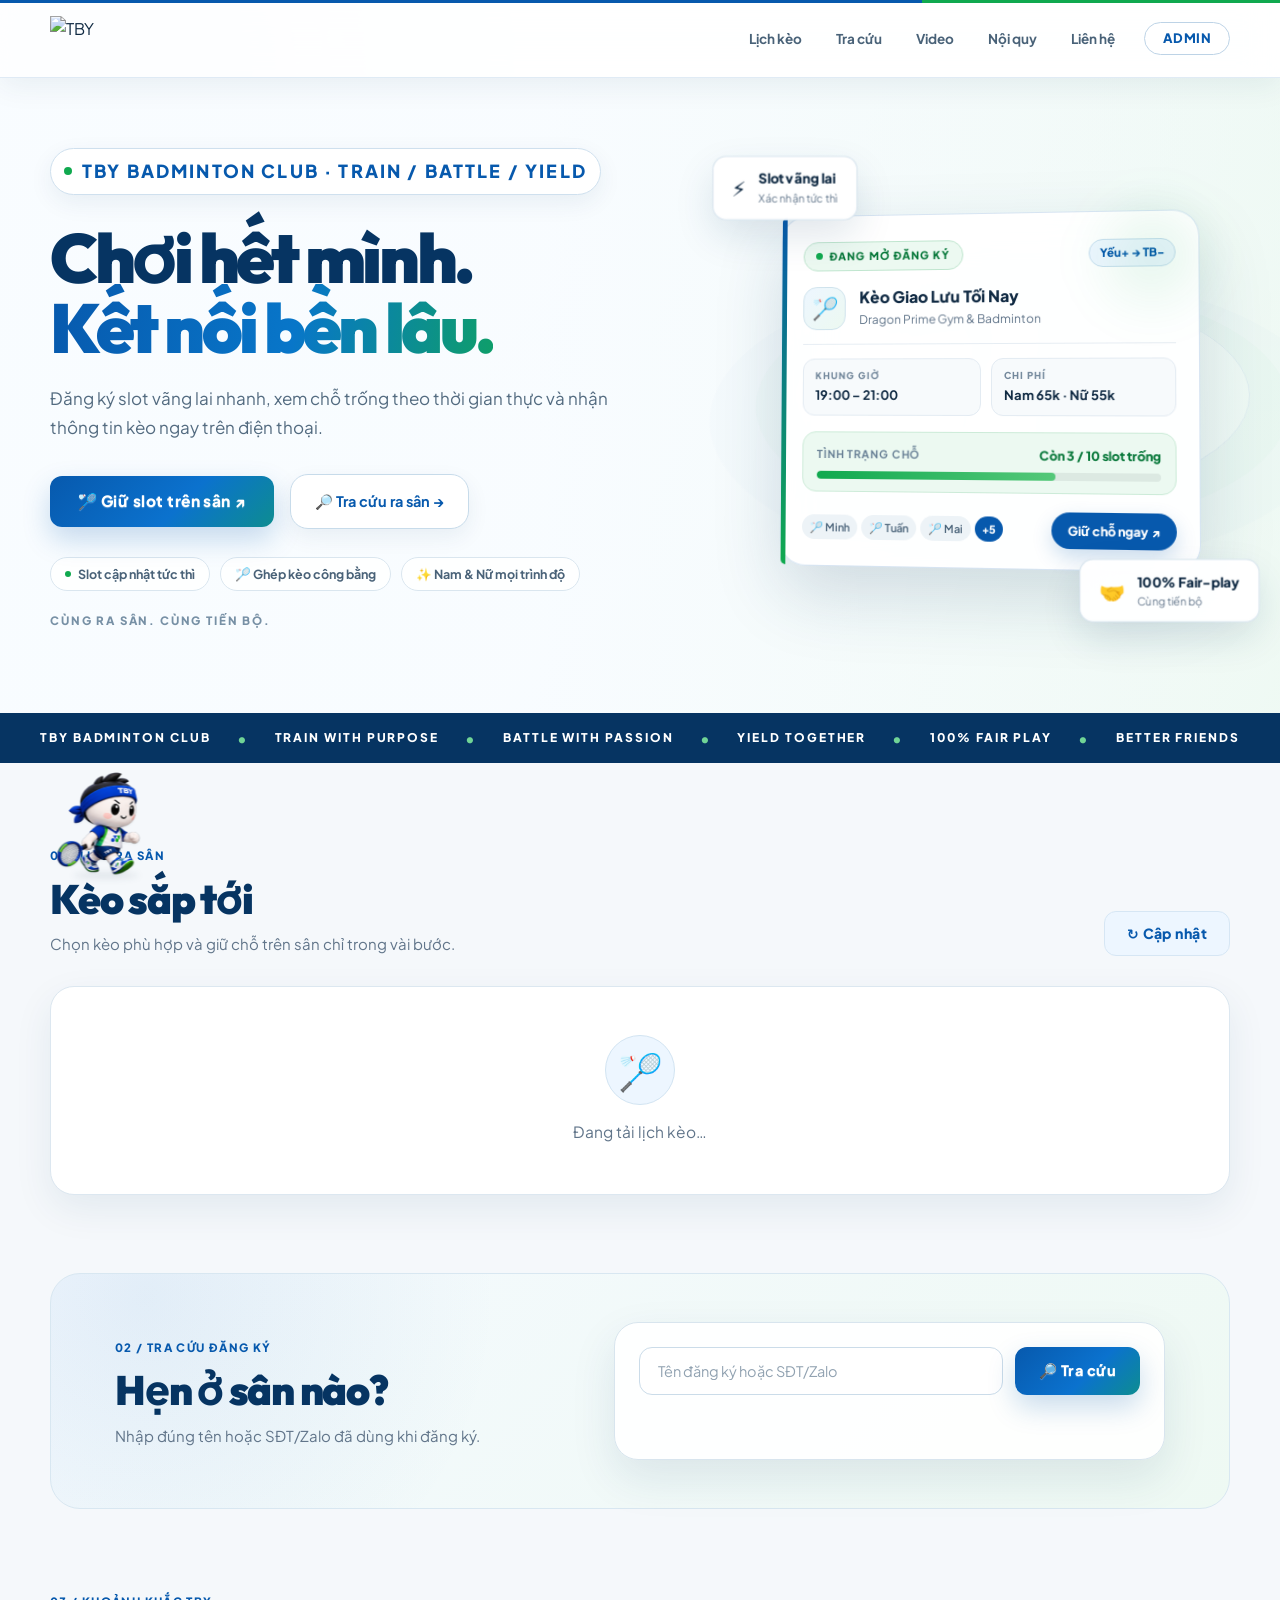
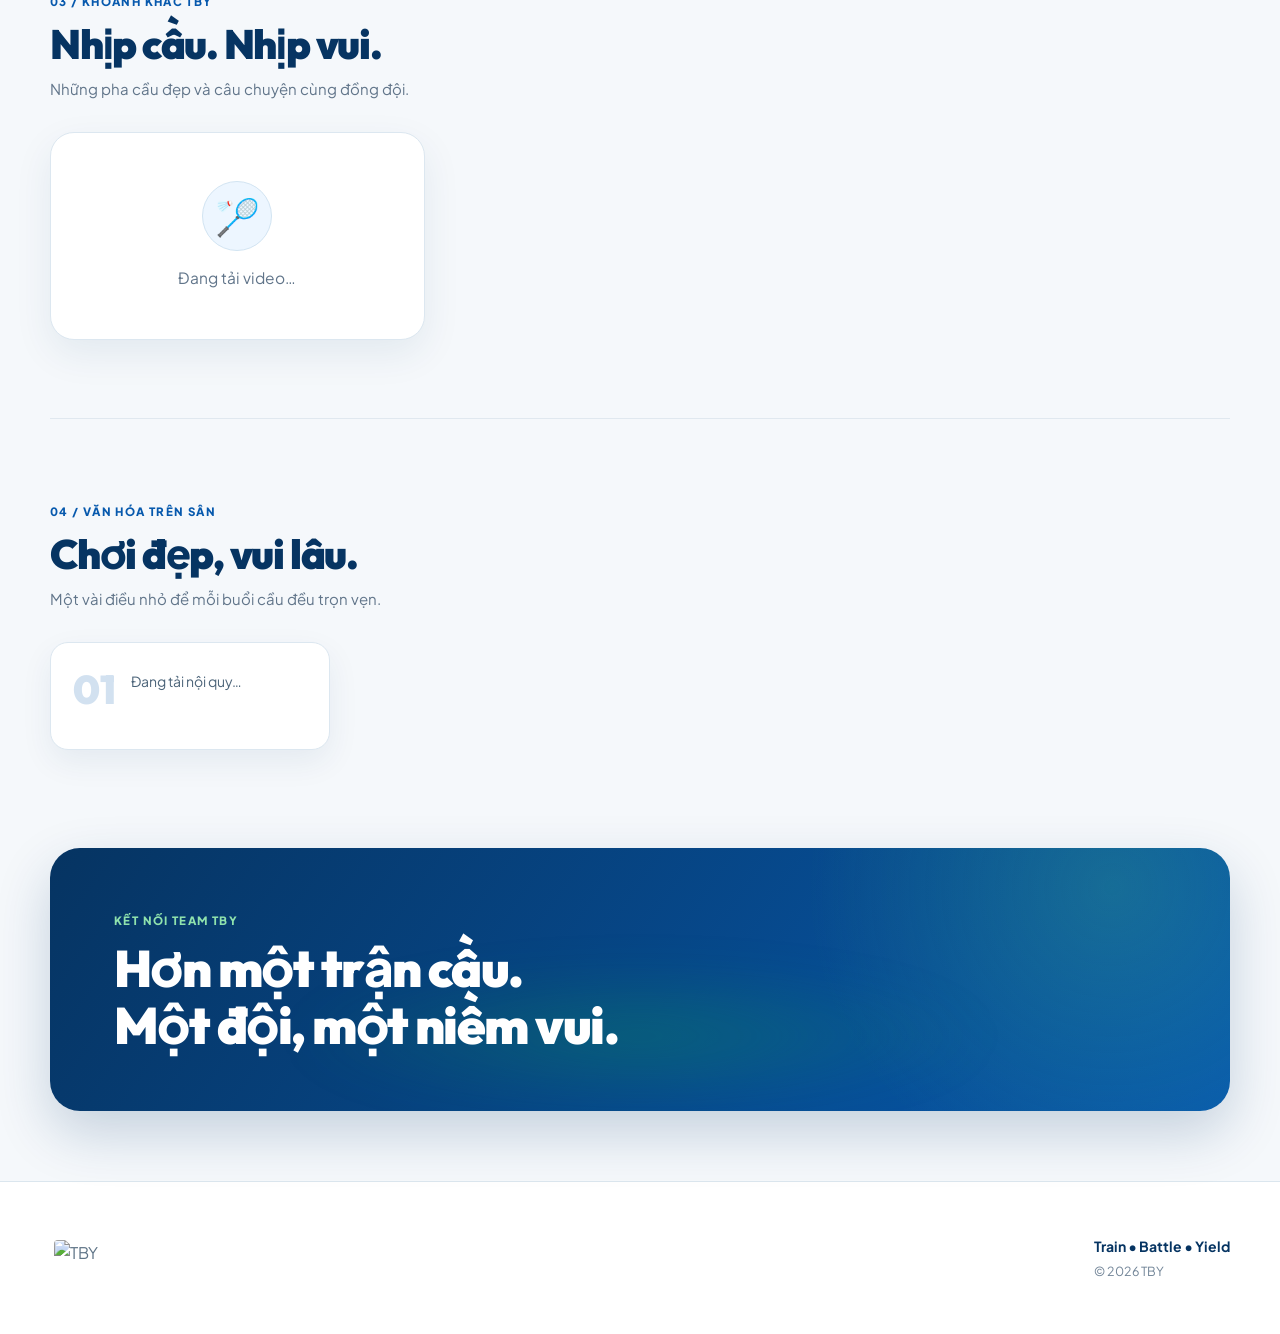
==== index.html @ d7c586da "Add files via upload" ====
<!doctype html>
<html lang="vi">
<head>
  <meta charset="utf-8" />
  <meta name="viewport" content="width=device-width, initial-scale=1" />
  <meta name="theme-color" content="#ffffff" />
  <title>TBY · Đăng ký slot cầu lông</title>
  <meta name="description" content="Trang đăng ký slot vãng lai TBY" />
  <link rel="preconnect" href="https://fonts.googleapis.com">
  <link rel="preconnect" href="https://fonts.gstatic.com" crossorigin>
  <link href="https://fonts.googleapis.com/css2?family=Plus+Jakarta+Sans:wght@400;500;600;700;800&family=Outfit:wght@500;600;700;800;900&family=Inter:wght@400;500;600;700&display=swap" rel="stylesheet">
  <link rel="stylesheet" href="./styles.css?v=modern-2" />
  <link rel="stylesheet" href="./theme.css?v=performance-1" />

  <script>
    window.addEventListener('DOMContentLoaded', function(){
      var dlg=document.getElementById('adminDialog');
      if(dlg && dlg.open){ try{dlg.close();}catch(e){} }
    });
  </script>

  <link rel="stylesheet" href="./mascot-scene-r21.css" />
  <link rel="stylesheet" href="./success-mascot.css?v=1" />
</head>
<body>
  <div id="morphStage" aria-hidden="true"><div class="m-fill"></div><div class="m-line"></div></div>
  <div id="scrollBar" aria-hidden="true"></div>

  <header class="topbar" id="topbar">
    <a class="brand" href="#top" aria-label="TBY"><img id="headerLogo" src="./assets/logo.png" alt="TBY" /></a>
    <nav id="mainNav">
      <span class="nav-pill" id="navPill"></span>
      <a href="#keo">Lịch kèo</a>
      <a href="#tra-cuu-dang-ky">Tra cứu</a>
      <a href="#video">Video</a>
      <a href="#noiquy">Nội quy</a>
      <a href="#lien-he">Liên hệ</a>
      <button id="adminBtn" class="btn btn-sm nav-admin">Admin</button>
    </nav>
  </header>

  <main id="top">
    <section class="hero" id="heroSection">
      <div id="hero3d" class="hero-3d-layer" aria-hidden="true"></div>
      <div class="container hero-content" id="heroInner">
        <div class="hero-copy">
          <p class="hero-tag">TBY BADMINTON CLUB · TRAIN / BATTLE / YIELD</p>
          <h1 id="heroTitle">Chơi hết mình.<br/><span class="cyber-glow-text">Kết nối bền lâu.</span></h1>
          <p id="heroSubtitle" class="hero-sub">Đăng ký slot vãng lai nhanh, xem chỗ trống theo thời gian thực và nhận thông tin kèo ngay trên điện thoại.</p>
          <div class="hero-actions">
            <a class="btn btn-primary btn-lg" href="#keo">🏸 Giữ slot trên sân ↗</a>
            <a class="hero-secondary" href="#tra-cuu-dang-ky">🔎 Tra cứu ra sân →</a>
          </div>
          <div class="hero-stats">
            <div class="hero-stat-pill"><span class="stat-dot"></span>Slot cập nhật tức thì</div>
            <div class="hero-stat-pill">🏸 Ghép kèo công bằng</div>
            <div class="hero-stat-pill">✨ Nam & Nữ mọi trình độ</div>
          </div>
          <p class="hero-footnote">CÙNG RA SÂN. CÙNG TIẾN BỘ.</p>
        </div>
        <div class="hero-art" aria-hidden="true">
          <div class="hero-match-preview">
            <div class="match-preview-glow"></div>
            <div class="match-preview-head">
              <span class="match-badge-live"><span class="pulse-ring"></span>ĐANG MỞ ĐĂNG KÝ</span>
              <span class="match-badge-level">Yếu+ → TB-</span>
            </div>
            <div class="match-preview-venue">
              <div class="venue-icon">🏸</div>
              <div>
                <strong>Kèo Giao Lưu Tối Nay</strong>
                <span>Dragon Prime Gym & Badminton</span>
              </div>
            </div>
            <div class="match-preview-details">
              <div class="detail-item">
                <span class="detail-label">KHUNG GIỜ</span>
                <span class="detail-val">19:00 – 21:00</span>
              </div>
              <div class="detail-item">
                <span class="detail-label">CHI PHÍ</span>
                <span class="detail-val">Nam 65k · Nữ 55k</span>
              </div>
            </div>
            <div class="match-preview-slot">
              <div class="slot-bar-head">
                <span>TÌNH TRẠNG CHỖ</span>
                <strong>Còn 3 / 10 slot trống</strong>
              </div>
              <div class="slot-bar-track">
                <div class="slot-bar-fill" style="width: 70%;"></div>
              </div>
            </div>
            <div class="match-preview-footer">
              <div class="preview-avatars">
                <span class="avatar-chip">🏸 Minh</span>
                <span class="avatar-chip">🏸 Tuấn</span>
                <span class="avatar-chip">🏸 Mai</span>
                <span class="avatar-more">+5</span>
              </div>
              <a href="#keo" class="btn-preview-cta">Giữ chỗ ngay ↗</a>
            </div>
          </div>
          <div class="hero-floating-badge badge-1">
            <span class="badge-icon">⚡</span>
            <div>
              <strong>Slot vãng lai</strong>
              <small>Xác nhận tức thì</small>
            </div>
          </div>
          <div class="hero-floating-badge badge-2">
            <span class="badge-icon">🤝</span>
            <div>
              <strong>100% Fair-play</strong>
              <small>Cùng tiến bộ</small>
            </div>
          </div>
        </div>
      </div>
      
    </section>

    <div class="club-strip"><span>TBY BADMINTON CLUB</span><span>•</span><span>TRAIN WITH PURPOSE</span><span>•</span><span>BATTLE WITH PASSION</span><span>•</span><span>YIELD TOGETHER</span><span>•</span><span>100% FAIR PLAY</span><span>•</span><span>BETTER FRIENDS</span></div>

    <section class="container section" id="keo">
      <div class="section-head">
        <div><span class="section-kicker">01 / LỊCH RA SÂN</span><h2 data-split>Kèo sắp tới</h2><p class="section-sub">Chọn kèo phù hợp và giữ chỗ trên sân chỉ trong vài bước.</p></div>
        <button id="refreshBtn" class="btn btn-ghost">↻ Cập nhật</button>
      </div>
      <div id="events" class="event-grid"><div class="empty-card">Đang tải lịch kèo…</div></div>
    </section>

    <section class="container section registration-lookup-section" id="tra-cuu-dang-ky">
      <div class="section-head">
        <div>
          <span class="section-kicker">02 / TRA CỨU ĐĂNG KÝ</span><h2 data-split>Hẹn ở sân nào?</h2>
          <p class="section-sub">Nhập đúng tên hoặc SĐT/Zalo đã dùng khi đăng ký.</p>
        </div>
      </div>
      <div class="lookup-card">
        <div class="lookup-form">
          <input id="registrationLookupInput" type="text" autocomplete="off" placeholder="Tên đăng ký hoặc SĐT/Zalo"/>
          <button id="registrationLookupBtn" class="btn btn-primary" type="button">🔎 Tra cứu</button>
        </div>
        <div id="registrationLookupMsg" class="form-msg"></div>
        <div id="registrationLookupResults" class="lookup-results"></div>
      </div>
    </section>

    <section class="container section video-section" id="video">
      <div class="section-head"><div><span class="section-kicker">03 / KHOẢNH KHẮC TBY</span><h2 data-split>Nhịp cầu. Nhịp vui.</h2><p class="section-sub">Những pha cầu đẹp và câu chuyện cùng đồng đội.</p></div></div>
      <div id="videoFeed" class="video-feed"><div class="empty-card">Đang tải video…</div></div>
    </section>

    <section class="container section rules" id="noiquy">
      <div class="section-head"><div><span class="section-kicker">04 / VĂN HÓA TRÊN SÂN</span><h2 data-split>Chơi đẹp, vui lâu.</h2><p class="section-sub">Một vài điều nhỏ để mỗi buổi cầu đều trọn vẹn.</p></div></div>
      <div id="rulesList" class="rule-grid"><article><b>01</b><p>Đang tải nội quy…</p></article></div>
    </section>

    <section class="container section follow" id="lien-he">
      <div class="follow-inner">
        <div><span class="section-kicker">KẾT NỐI TEAM TBY</span><h2 class="follow-title" data-split>Hơn một trận cầu.<br>Một đội, một niềm vui.</h2></div>
        <div id="socialLinks" class="social-links follow-links"></div>
      </div>
    </section>
  </main>

  <footer>
    <div class="container footer-inner">
      <img id="footerLogo" src="./assets/logo.png" alt="TBY" />
      <div class="footer-copy"><strong>Train • Battle • Yield</strong><span>© 2026 TBY</span></div>
      
    </div>
  </footer>

  <dialog id="registerDialog" class="dialog">
    <form id="registerForm" method="dialog" class="dialog-card">
      <div class="dialog-head"><div><span class="kicker">ĐĂNG KÝ</span><h2 id="registerTitle">Đăng ký slot</h2></div><button type="button" class="icon-btn" data-close="registerDialog">×</button></div>
      <input type="hidden" id="eventId" />
      <div id="eventSummary" class="summary-box"></div>
      <div class="form-grid">
        <label class="full">Họ và tên *<input id="fullName" required maxlength="50" placeholder="Nguyễn Văn A" /></label>
        <label>Giới tính *<select id="gender" required><option value="male">Nam</option><option value="female">Nữ</option></select></label>
        <label>Trình độ *<select id="level" required disabled><option value="">Chọn kèo để xem trình tuyển</option></select></label>
        <label class="full">Số điện thoại / Zalo *<input id="phone" required maxlength="30" placeholder="09xx xxx xxx" /></label>
        <label class="full">Ghi chú<textarea id="note" rows="3" maxlength="200" placeholder="VD: đi cùng bạn, muốn đánh cặp…"></textarea></label>
      </div>
      <p id="registerMsg" class="form-msg"></p>
      <button id="submitRegister" class="btn btn-primary full-btn" type="submit">🏸 Đăng ký slot</button>
    </form>
  </dialog>


  <dialog id="registrationSuccessDialog" class="dialog success-dialog" aria-labelledby="registrationSuccessTitle" aria-describedby="registrationSuccessSubtitle">
    <div class="dialog-card success-dialog-card">
      <div class="success-mascot" aria-hidden="true">
        <img src="./assets/tby-mascot.png" alt="" width="114" height="114" />
        <span class="success-mascot-check">✓</span>
      </div>
      <button type="button" class="icon-btn success-close" data-close="registrationSuccessDialog" aria-label="Đóng thông báo">×</button>
      <h2 id="registrationSuccessTitle" class="success-title">ĐĂNG KÝ THÀNH CÔNG!</h2>
      <p id="registrationSuccessSubtitle" class="success-subtitle">Hẹn gặp bạn trên sân! Thông tin buổi cầu của bạn:</p>
      <div id="registrationSuccessBody" class="success-info"></div>
      <div class="success-actions">
        <button id="successHomeBtn" type="button" class="btn btn-ghost">🏠 Về trang chủ</button>
        <button id="successLookupBtn" type="button" class="btn btn-primary">🔎 Tra cứu đăng ký</button>
      </div>
    </div>
  </dialog>

  <dialog id="adminDialog" class="dialog dialog-wide">
    <div class="dialog-card admin-card">
      <div class="dialog-head"><div><span class="kicker">QUẢN TRỊ</span><h2>TBY Admin</h2></div><button type="button" class="icon-btn" data-close="adminDialog">×</button></div>

      <div id="authPane">
        <div class="mobile-auth-guide">
          <b>Đăng ký quản lý TBY</b>
          <span>Tạo tài khoản bằng email + mật khẩu.</span>
          <span>Sau khi tạo xong, tài khoản sẽ chờ Owner duyệt.</span>
          <span>Khi Owner duyệt, bạn đăng nhập bằng email + mật khẩu để quản lý.</span>
        </div>
        <div class="auth-tabs">
          <button type="button" class="auth-tab active" data-auth-mode="login">Đăng nhập</button>
          <button type="button" class="auth-tab" data-auth-mode="signup">Tạo tài khoản</button>
        </div>
        <form id="loginForm" class="auth-form">
          <label>Email<input id="adminEmail" type="email" required autocomplete="email" placeholder="email@gmail.com"/></label>
          <label>Mật khẩu<input id="adminPassword" type="password" minlength="6" required autocomplete="current-password" placeholder="Tối thiểu 6 ký tự"/></label>
          <button class="btn btn-primary full-btn" type="submit">Đăng nhập</button>
        </form>
        <form id="signupForm" class="auth-form" hidden>
          <label>Email<input id="signupEmail" type="email" required autocomplete="email" placeholder="email@gmail.com"/></label>
          <label>Mật khẩu<input id="signupPassword" type="password" minlength="6" required autocomplete="new-password" placeholder="Tối thiểu 6 ký tự"/></label>
          <label>Nhập lại mật khẩu<input id="signupPassword2" type="password" minlength="6" required autocomplete="new-password" placeholder="Nhập lại mật khẩu"/></label>
          <button class="btn btn-primary full-btn" type="submit">Tạo tài khoản quản lý</button>
          
        </form>
        <div class="magic-fallback">
          <span class="muted">Không nhớ mật khẩu hoặc muốn dùng link?</span>
          <button id="magicLinkBtn" class="btn btn-ghost btn-sm" type="button">Gửi Magic Link</button>
        </div>
        <p id="loginMsg" class="form-msg"></p>
      </div>

      <div id="notAdminPane" hidden class="not-admin-pane">
        <p class="form-msg ok"><b id="notAdminIdentity"></b> đã đăng nhập.</p>
        <p class="muted">Tài khoản đang chờ Owner duyệt quyền Admin/Moderator. Bạn không cần gửi thêm yêu cầu.</p>
        <button id="notAdminLogoutBtn" class="btn btn-ghost btn-sm" type="button">Đăng xuất</button>
      </div>

      <div id="adminPane" hidden>
        <div class="admin-toolbar"><span id="adminIdentity"></span><button id="logoutBtn" class="btn btn-ghost btn-sm">Đăng xuất</button></div>

        <section id="eventEditorSection">
          <div class="admin-manage-head"><div><span class="kicker">KÈO</span><h3 id="eventFormHeading">Tạo kèo mới</h3></div><button id="cancelEditBtn" type="button" class="btn btn-ghost btn-sm" hidden>Hủy sửa</button></div>
          <form id="eventForm" class="form-grid admin-form">
            <input id="editingEventId" type="hidden" />
            <label class="full">Tên kèo *<input id="eTitle" required placeholder="Kèo tối nay"/></label>
            <label class="full">Tên sân *<input id="eVenue" required placeholder="Dragon Prime Gym & Badminton"/></label>
            <label class="full">Địa chỉ sân *<input id="eVenueAddress" required placeholder="7 Einstein, Thủ Đức"/></label>
            <label class="full">Link Google Maps<input id="eGoogleMapsUrl" type="url" placeholder="https://maps.app.goo.gl/..."/><small>Không bắt buộc. Khách thấy nút mở bản đồ sau khi đăng ký thành công hoặc tra cứu hợp lệ.</small></label>
            <label class="full">Sân số mấy?<input id="eCourtNumber" type="text" inputmode="text" placeholder="Ví dụ: 2&3 hoặc Sân 2, 3"/><small>Thông tin này chỉ hiện cho khách sau khi đăng ký thành công.</small></label>
            <label>Ngày *<input id="eDate" type="date" required/></label>
            <label>Giờ bắt đầu *<input id="eStart" type="time" required/></label>
            <label>Giờ kết thúc *<input id="eEnd" type="time" required/></label>
            <label>Trình *<input id="eLevel" value="Yếu+ → TB-" placeholder="VD: TBY → TB- hoặc TBY, TB-" aria-describedby="levelFormatHint" required/><small id="levelFormatHint">Khách chỉ chọn được trình tuyển. Nhập khoảng: TBY → TB-; một trình: TB; hoặc danh sách: TBY, TB-.</small></label>
            <label class="full">Tổng số slot *<input id="eTotal" type="number" min="1" max="60" value="10" required/><small>Nam/Nữ dùng chung tổng slot, không giới hạn riêng từng giới tính.</small></label>
            <label>Phí nam (k)<input id="eMaleFee" type="number" min="0" value="65"/></label>
            <label>Phí nữ (k)<input id="eFemaleFee" type="number" min="0" value="55"/></label>
            <label class="full">Ảnh / video của kèo<input id="eImageFile" type="file" accept="image/*,video/mp4,video/webm"/><small>Owner/Admin có thể chọn ảnh hoặc video ngắn. Media hiển thị theo khung ngang 16:9.</small></label>
            <div class="full image-preview-wrap"><img id="eventImagePreview" class="image-preview" alt="Xem trước ảnh kèo" hidden/><video id="eventVideoPreview" class="image-preview" muted loop playsinline controls hidden></video><button id="removeEventImageBtn" type="button" class="btn btn-danger btn-sm" hidden>Xóa ảnh/video</button></div>
            <label class="full">Chữ trên ảnh/video<input id="eSloganText" type="text" maxlength="80" value="Good Players Better Friends" placeholder="Ví dụ: Good Players Better Friends"/><small>Chữ này là riêng cho từng kèo.</small></label>
            <label class="full check"><input id="eSloganVisible" type="checkbox" checked/> Hiện chữ trên ảnh/video</label>
            <label class="full check"><input id="eOpen" type="checkbox" checked/> Mở đăng ký <small id="eOpenHint">(Owner có thể đóng/mở đăng ký)</small></label>
            <button id="saveEventBtn" class="btn btn-primary full-btn" type="submit">Tạo kèo</button>
          </form>
          <p id="adminMsg" class="form-msg"></p>
        </section>

        <section id="ownerSection" class="admin-manage-section" hidden>
          <div class="admin-manage-head"><div><span class="kicker">OWNER</span><h3>Duyệt người phụ quản lý</h3></div><button id="ownerRefreshBtn" class="btn btn-ghost btn-sm" type="button">↻ Cập nhật</button></div>
          <p class="muted admin-note">Chỉ Owner được duyệt, đổi quyền hoặc thu hồi quyền quản lý.</p>
          <div id="pendingAdminList" class="admin-event-list"></div>
          <div class="owner-members-head"><h4>Người đang có quyền</h4></div>
          <div id="managerList" class="admin-event-list"></div>
        </section>

        <section id="siteSettingsSection" class="admin-manage-section" hidden>
          <div class="admin-manage-head"><div><span class="kicker">OWNER</span><h3>Giao diện & nội dung website</h3></div></div>
          <p class="muted admin-note">Chỉ Owner chỉnh phần này. Khách chỉ đọc nội quy, không cần tick xác nhận khi đăng ký.</p>
          <form id="siteSettingsForm" class="form-grid admin-form">
            <label class="full">Tiêu đề bìa<input id="sHeroTitle" maxlength="120" /></label>
            <label class="full">Mô tả bìa<textarea id="sHeroSubtitle" rows="3" maxlength="300"></textarea></label>
            <label class="full">Nội quy<textarea id="sRules" rows="8" placeholder="Mỗi dòng là một mục nội quy"></textarea><small>Mỗi dòng sẽ hiển thị thành một mục riêng.</small></label>
            <label>Logo TBY<input id="sLogoFile" type="file" accept="image/*"/></label>
            <label>Ảnh bìa<input id="sHeroFile" type="file" accept="image/*"/></label>
            <label class="full">Ảnh nền trang<input id="sBackgroundFile" type="file" accept="image/*"/></label>
            <label>TikTok<input id="sTikTok" type="url" placeholder="https://www.tiktok.com/@..."/></label>
            <label>YouTube<input id="sYouTube" type="url" placeholder="https://www.youtube.com/@..."/></label>
            <label>Facebook<input id="sFacebook" type="url" placeholder="https://facebook.com/..."/></label>
            <label>Zalo / nhóm Zalo<input id="sZalo" type="url" placeholder="https://zalo.me/..."/></label>
            <label>SĐT / Zalo Host<input id="sHostContact" type="text" inputmode="tel" placeholder="09xx xxx xxx"/><small>Số này sẽ hiện khi khách bấm Hủy slot.</small></label>
            <button class="btn btn-primary full-btn" type="submit">Lưu giao diện website</button>
          </form>
          <p id="siteSettingsMsg" class="form-msg"></p>
        </section>


        
        <section id="ownerPasswordSection" class="admin-card owner-only" hidden>
          <div class="admin-section-head">
            <div>
              <div class="eyebrow">BẢO MẬT OWNER</div>
              <h3>Đặt mật khẩu đăng nhập</h3>
            </div>
          </div>
          <p class="muted">Dùng mật khẩu này để đăng nhập TBY trên điện thoại/PC mà không cần Magic Link.</p>
          <form id="ownerPasswordForm" class="form-grid">
            <label>Mật khẩu mới *
              <input id="ownerNewPassword" type="password" minlength="6" autocomplete="new-password" required />
            </label>
            <label>Nhập lại mật khẩu *
              <input id="ownerNewPassword2" type="password" minlength="6" autocomplete="new-password" required />
            </label>
            <button class="btn btn-primary full-btn" type="submit">Lưu mật khẩu mới</button>
            <div id="ownerPasswordMsg" class="form-msg full"></div>
          </form>
        </section>
<section id="videoAdminSection" class="admin-manage-section" hidden>
          <div class="admin-manage-head"><div><span class="kicker">OWNER / ADMIN</span><h3>Quản lý Video TBY</h3></div><button id="videoAdminRefreshBtn" class="btn btn-ghost btn-sm" type="button">↻ Cập nhật</button></div>
          <p class="muted admin-note">Owner và Admin được thêm/xóa/ẩn video. Nên dùng MP4 dọc 9:16, tối đa 50 MB.</p>
          <form id="videoUploadForm" class="form-grid admin-form">
            <label class="full">Tiêu đề video<input id="videoTitle" maxlength="100" placeholder="Highlight kèo tối thứ 7"/></label>
            <label class="full">Nguồn video
              <select id="videoSourceType">
                <option value="upload">Upload video từ máy/điện thoại</option>
                <option value="link">Dán link YouTube Shorts / TikTok / Facebook Reel</option>
              </select>
            </label>
            <label class="full" id="videoFileWrap">File video
              <input id="videoFile" type="file" accept="video/mp4,video/webm,video/quicktime"/>
              <small>Khung hiển thị 9:16 như TikTok; video ngang sẽ được crop giữa. Tối đa 50 MB.</small>
            </label>
            <label class="full" id="videoLinkWrap" hidden>Link video
              <input id="videoLink" type="url" inputmode="url" placeholder="https://youtube.com/shorts/... hoặc TikTok/Facebook Reel"/>
              <small>Web tự nhận diện nền tảng. YouTube Shorts hỗ trợ autoplay muted ổn định nhất; TikTok/Facebook phụ thuộc chính sách của nền tảng.</small>
            </label>
            <label class="full check"><input id="videoVisible" type="checkbox" checked/> Hiển thị trên trang khách</label>
            <button id="videoUploadBtn" class="btn btn-primary full-btn" type="submit">Thêm video</button>
          </form>
          <p id="videoAdminMsg" class="form-msg"></p>
          <div id="videoAdminList" class="admin-event-list"></div>
        </section>

        <section class="admin-manage-section">
          <div class="admin-manage-head"><div><span class="kicker">QUẢN LÝ KÈO</span><h3>Kèo & slot đã đăng ký</h3></div><button id="adminRefreshBtn" class="btn btn-ghost btn-sm" type="button">↻ Cập nhật</button></div>
          <p class="muted admin-note">Khách chỉ thấy tên, giới tính và trình độ. Owner/Admin/Moderator mới thấy SĐT/Zalo, ghi chú và nút xóa slot.</p>
          <div id="adminEventList" class="admin-event-list"></div>
        </section>
      </div>
    </div>
  </dialog>


  <dialog id="cancelSlotDialog" class="cancel-slot-dialog">
    <div class="cancel-slot-card">
      <button type="button" class="cancel-slot-close" data-close-cancel aria-label="Đóng">×</button>
      <div class="cancel-slot-icon">📞</div>
      <span class="kicker">HỖ TRỢ HỦY SLOT</span>
      <h2>Vui lòng liên hệ Host</h2>
      <p>Để tránh người khác hủy nhầm đăng ký, khách không thể tự xóa slot trên website.</p>
      <div class="cancel-host-contact">
        <span>SĐT / Zalo Host</span>
        <strong id="cancelHostContact">Vui lòng liên hệ Host TBY</strong>
      </div>
      <div class="cancel-slot-actions">
        <a id="cancelCallBtn" class="btn btn-primary" href="#" hidden>📞 Gọi Host</a>
        <button type="button" class="btn btn-ghost" data-close-cancel>Đóng</button>
      </div>
    </div>
  </dialog>


  <dialog id="editVideoDialog" class="video-edit-dialog">
    <form id="editVideoForm" class="video-edit-card">
      <button type="button" class="video-edit-close" data-close-video-edit aria-label="Đóng">×</button>
      <div class="video-edit-head">
        <div class="video-edit-icon">✏️</div>
        <div>
          <span class="kicker">OWNER / ADMIN</span>
          <h2>Sửa video</h2>
          <p id="editVideoSourceLabel"></p>
        </div>
      </div>

      <label>Tiêu đề video
        <input id="editVideoTitle" type="text" maxlength="120" placeholder="Video TBY" required>
      </label>

      <label id="editVideoLinkWrap">Link video
        <input id="editVideoLink" type="url" placeholder="https://..." autocomplete="off">
        <small>YouTube / TikTok / Facebook Reel.</small>
      </label>

      <div id="editVideoMsg" class="form-msg"></div>
      <div class="video-edit-actions">
        <button type="button" class="btn btn-ghost" data-close-video-edit>Hủy</button>
        <button id="editVideoSaveBtn" type="submit" class="btn btn-primary">✓ Lưu thay đổi</button>
      </div>
    </form>
  </dialog>

  <script src="./config.js"></script>
  <script type="module" src="./hero-3d.js?v=1"></script>
  <script type="module" src="./app.js?v=levels-r23"></script>
  <script defer src="./motion.js?v=original-mascot-15"></script>
  <script defer src="./mascot-scene-r21.js"></script>
</body>
</html>
---- styles.css ----
@import url("https://fonts.googleapis.com/css2?family=Caveat:wght@600;700&display=swap");
:root{--blue:#0759ad;--blue2:#0c74d6;--green:#10a94f;--pink:#ed4d86;--ink:#0b2540;--muted:#66798e;--line:#dce7f1;--bg:#f4f8fc;--card:#fff;--shadow:0 14px 40px rgba(20,57,91,.12);--radius:22px}*{box-sizing:border-box}html{scroll-behavior:smooth}body{margin:0;font-family:Inter,system-ui,sans-serif;color:var(--ink);background-color:var(--bg);background-size:cover;background-attachment:fixed;background-position:center}a{text-decoration:none;color:inherit}.container{width:min(1120px,calc(100% - 32px));margin:auto}.topbar{height:76px;background:rgba(255,255,255,.96);display:flex;align-items:center;justify-content:space-between;padding:0 max(16px,calc((100vw - 1120px)/2));position:sticky;top:0;z-index:20;border-bottom:1px solid #eef3f7;backdrop-filter:blur(10px)}.brand img{height:51px;max-width:250px;object-fit:contain;display:block}.topbar nav{display:flex;align-items:center;gap:22px;font-size:14px;font-weight:700}.hero{min-height:480px;position:relative;display:grid;place-items:center;background:linear-gradient(120deg,#052a4a 0%,#0759ad 55%,#0b8793 100%);background-size:cover;background-position:center;overflow:hidden}.hero:after{content:"";position:absolute;right:-50px;bottom:-180px;width:560px;height:560px;border-radius:50%;background:radial-gradient(circle,#fff4 0,#fff0 68%)}.hero-overlay{position:absolute;inset:0;background:linear-gradient(90deg,rgba(0,25,52,.76),rgba(0,28,51,.25))}.hero-content{position:relative;z-index:2;color:#fff}.eyebrow,.kicker{font-size:12px;font-weight:800;letter-spacing:.15em}.hero h1{font-size:clamp(44px,7vw,74px);line-height:.98;margin:16px 0 18px;max-width:760px}.hero p{max-width:660px;font-size:18px;line-height:1.7;color:#eaf5ff;margin-bottom:28px}.btn{border:0;border-radius:14px;padding:13px 18px;font:700 14px Inter;cursor:pointer;transition:.2s}.btn:hover{transform:translateY(-1px)}.btn-primary{color:#fff;background:linear-gradient(135deg,var(--blue2),var(--green));box-shadow:0 10px 24px rgba(8,101,177,.22)}.btn-outline{background:#fff;color:var(--blue);border:1px solid #bad5ed}.btn-ghost{background:#eaf3fb;color:var(--blue)}.btn-sm{padding:9px 13px}.btn:disabled{cursor:not-allowed;opacity:.55;transform:none}.btn-warning{background:#fff3d6;color:#9a6700;border:1px solid #f1d58b}.btn-danger{background:#fff0f0;color:#b42318;border:1px solid #efb7b7}.btn-success{background:#e8f8ee;color:#087a3b;border:1px solid #b7e4c8}.section{padding:64px 0}.section-head{display:flex;justify-content:space-between;align-items:end;margin-bottom:24px}.section-head h2{font-size:32px;margin:7px 0 0}.kicker{color:var(--blue)}.event-grid{display:grid;gap:20px}.event-card{background:#fff;border:1px solid #e1ebf3;border-radius:var(--radius);padding:22px;box-shadow:var(--shadow);display:grid;grid-template-columns:150px 1fr 320px;gap:22px;align-items:stretch}.event-image{grid-column:1/-1;width:100%;height:250px;object-fit:cover;border-radius:18px}.date-box{background:linear-gradient(145deg,#eaf4ff,#f7fbff);border-radius:18px;display:grid;place-items:center;text-align:center;padding:20px}.date-box .day{font-weight:800;color:var(--blue);font-size:14px}.date-box .date{font-size:36px;font-weight:800;margin:5px 0}.event-main h3{font-size:25px;margin:0 0 10px}.meta{display:grid;gap:8px;color:#38526d;font-size:14px}.status{display:inline-flex;border-radius:999px;padding:7px 11px;font-size:12px;font-weight:800}.status.open{background:#e7f9ee;color:#07833b}.status.closed{background:#eef1f4;color:#6e7a86}.status.cancelled{background:#ffe8e8;color:#b42318}.event-cancelled{opacity:.88;border-color:#efc7c7}.slots{display:grid;grid-template-columns:1fr 1fr;gap:10px;margin-top:16px}.slot-box{border-radius:16px;padding:14px;background:#edf6ff}.slot-box.female{background:#fff0f5}.slot-title{display:flex;justify-content:space-between;font-size:13px;font-weight:800}.slot-count{font-size:29px;font-weight:800;margin:5px 0}.bar{height:8px;background:#d9e9f8;border-radius:99px;overflow:hidden}.bar span{display:block;height:100%;background:var(--blue2);border-radius:99px}.female .bar span{background:var(--pink)}.event-side{display:flex;flex-direction:column;gap:10px}.player-list{background:#f8fbfe;border:1px solid #e3edf5;border-radius:16px;padding:13px;flex:1;min-height:120px}.player-list h4{margin:0 0 9px;font-size:13px}.player{font-size:13px;padding:6px 0;border-bottom:1px dashed #dce7ef;display:flex;justify-content:space-between;gap:10px}.player:last-child{border-bottom:0}.empty-card{padding:32px;border-radius:20px;background:#fff;border:1px dashed #bcd0e2;text-align:center;color:var(--muted)}.rules{padding-top:20px}.rule-grid{display:grid;grid-template-columns:repeat(2,1fr);gap:16px}.rule-grid article{background:#fff;padding:22px;border:1px solid #e0eaf2;border-radius:20px;display:grid;grid-template-columns:auto 1fr;gap:15px;align-items:start}.rule-grid b{font-size:30px;color:#c8dff2}.rule-grid p{margin:4px 0 0;color:var(--muted);line-height:1.65;font-size:14px;white-space:pre-wrap}footer{background:#062d4f;color:#fff;margin-top:30px}.footer-inner{padding:25px 0;display:flex;align-items:center;gap:22px;flex-wrap:wrap}.footer-inner>img{height:44px;max-width:190px;object-fit:contain;background:#fff;border-radius:8px;padding:4px}.footer-copy{display:grid;gap:4px}.footer-copy span{font-size:12px;color:#bdd0e2}.social-wrap{margin-left:auto;display:grid;gap:8px;text-align:right}.social-wrap>b{font-size:12px;letter-spacing:.12em}.social-links{display:flex;gap:8px;justify-content:flex-end;flex-wrap:wrap}.social-links a{padding:8px 10px;border:1px solid #ffffff33;border-radius:10px;font-size:12px}.dialog{border:0;padding:0;background:transparent;width:min(720px,calc(100% - 24px));max-height:90vh}.dialog-wide{width:min(960px,calc(100% - 24px))}.dialog::backdrop{background:rgba(4,22,38,.64);backdrop-filter:blur(4px)}.dialog-card{background:#fff;border-radius:24px;padding:24px;box-shadow:0 30px 80px rgba(0,0,0,.25);max-height:90vh;overflow:auto}.dialog-head{display:flex;justify-content:space-between;align-items:start;gap:16px;margin-bottom:18px}.dialog-head h2{margin:5px 0 0}.icon-btn{border:0;background:#eff5f9;width:38px;height:38px;border-radius:50%;font-size:25px;cursor:pointer}.summary-box{background:#eef7ff;border-radius:16px;padding:14px;line-height:1.7;font-size:14px;margin-bottom:18px}.form-grid{display:grid;grid-template-columns:1fr 1fr;gap:14px}.form-grid label{font-size:13px;font-weight:700;display:grid;gap:7px}.form-grid label small{font-weight:500;color:var(--muted)}.form-grid .full{grid-column:1/-1}.form-grid input,.form-grid select,.form-grid textarea,.inline-form input,.request-box input,.request-box textarea{width:100%;border:1px solid #cfddea;border-radius:12px;padding:12px 13px;font:500 14px Inter;outline:none}.form-grid input:focus,.form-grid select:focus,.form-grid textarea:focus,.inline-form input:focus{border-color:#5aa4e5;box-shadow:0 0 0 3px #e6f3ff}.full-btn{width:100%;margin-top:5px}.form-msg{min-height:20px;font-size:13px;font-weight:700}.form-msg.ok{color:#07833b}.form-msg.err{color:#bd243d}.muted{color:var(--muted);font-size:14px;line-height:1.6}.inline-form{display:flex;gap:10px}.inline-form input{flex:1}.admin-toolbar{display:flex;justify-content:space-between;align-items:center;background:#f3f8fc;padding:10px 12px;border-radius:12px;margin-bottom:16px;font-size:13px}.check{display:flex!important;grid-template-columns:auto 1fr;align-items:center;justify-content:start}.check input{width:auto}.admin-form{margin-top:14px}.not-admin-pane{padding:14px;border:1px solid #f3c2c8;background:#fff7f8;border-radius:14px}.request-box{display:grid;gap:10px;margin:12px 0;padding:12px;border:1px solid #d8e6f1;background:#fff;border-radius:12px}.request-box label{display:grid;gap:6px;font-size:12px;font-weight:700}.admin-manage-section{margin-top:28px;padding-top:22px;border-top:1px solid var(--line)}.admin-manage-head{display:flex;align-items:end;justify-content:space-between;gap:12px}.admin-manage-head h3{margin:5px 0 0;font-size:20px}.admin-note{margin:10px 0 14px}.admin-event-list{display:grid;gap:12px}.admin-event-item{border:1px solid #dbe7f0;background:#fbfdff;border-radius:16px;padding:14px}.admin-event-info{display:grid;gap:4px}.admin-event-info strong{font-size:15px}.admin-event-info span{font-size:12px;color:var(--muted)}.admin-actions{display:flex;gap:8px;flex-wrap:wrap;margin-top:12px}.admin-players{margin-top:12px;border-top:1px dashed #d7e3ec;padding-top:8px}.admin-player-row{display:flex;justify-content:space-between;gap:12px;align-items:center;padding:9px 0;border-bottom:1px dashed #e2eaf0}.admin-player-row:last-child{border-bottom:0}.admin-player-row>div{display:grid;gap:3px}.admin-player-row strong{font-size:13px}.admin-player-row span,.admin-player-row small{font-size:12px;color:var(--muted)}.admin-empty{padding:12px;border-radius:12px;background:#f4f8fb;color:var(--muted);font-size:13px;text-align:center}.owner-members-head{margin-top:18px}.owner-members-head h4{margin:0 0 10px}.manager-badge{display:inline-flex;padding:4px 8px;border-radius:999px;font-size:11px;font-weight:800;background:#eaf3fb;color:#0759ad}.manager-badge.owner{background:#fff2cc;color:#8a6400}.manager-badge.moderator{background:#ebf8ef;color:#087a3b}.manager-row{display:flex;justify-content:space-between;gap:12px;align-items:center}.manager-row .who{display:grid;gap:3px}.manager-row .who span{font-size:12px;color:var(--muted)}.manager-actions{display:flex;gap:8px;flex-wrap:wrap}.role-select{border:1px solid #cfddea;border-radius:10px;padding:8px 10px;background:#fff;font:600 12px Inter}.image-preview-wrap{display:flex;align-items:flex-start;gap:10px;flex-wrap:wrap}.image-preview{width:min(100%,420px);height:210px;object-fit:cover;border-radius:14px;border:1px solid var(--line)}
@media(max-width:860px){.topbar nav a{display:none}.event-card{grid-template-columns:1fr}.date-box{display:flex;justify-content:space-between;align-items:center}.hero{min-height:430px}.hero p{font-size:16px}.rule-grid{grid-template-columns:1fr}}
@media(max-width:560px){.container{width:min(100% - 22px,1120px)}.topbar{height:66px}.brand img{height:42px;max-width:190px}.hero{min-height:410px}.hero h1{font-size:44px}.section{padding:45px 0}.section-head h2{font-size:26px}.slots,.form-grid{grid-template-columns:1fr}.event-card{padding:16px}.form-grid .full{grid-column:auto}.inline-form{flex-direction:column}.footer-inner{align-items:flex-start}.social-wrap{margin-left:0;text-align:left;width:100%}.social-links{justify-content:flex-start}.player-list{min-height:0}.admin-manage-head{align-items:flex-start}.admin-player-row,.manager-row{align-items:flex-start;flex-direction:column}.admin-player-row .btn{width:100%}.admin-actions .btn{flex:1 1 calc(50% - 8px)}.manager-actions{width:100%}.manager-actions>*{flex:1}}

.slot-box.total{grid-column:1/-1;background:#eef8f2}.slot-box.total .bar span{background:var(--green)}.slot-count.small{font-size:22px;margin-bottom:0}.check small{font-weight:500;color:var(--muted);margin-left:4px}


/* TBY Video 9:16 + mobile auth */
.video-section{padding-top:24px}.video-note{margin-top:-12px;margin-bottom:20px}.video-feed{display:grid;grid-template-columns:repeat(3,minmax(0,1fr));gap:22px;align-items:start}.video-card{min-width:0}.video-frame{position:relative;width:100%;aspect-ratio:9/16;border-radius:24px;overflow:hidden;background:#06131f;box-shadow:var(--shadow)}.tby-video{width:100%;height:100%;object-fit:cover;display:block;background:#000}.video-card h3{font-size:15px;margin:10px 4px 0}.video-sound{position:absolute;right:10px;bottom:10px;border:1px solid #ffffff55;background:#0009;color:#fff;border-radius:999px;padding:8px 10px;font:700 12px Inter;cursor:pointer;backdrop-filter:blur(8px)}
.auth-tabs{display:grid;grid-template-columns:1fr 1fr;gap:8px;margin:14px 0}.auth-tab{border:1px solid #cfddea;background:#f5f9fc;color:var(--muted);border-radius:12px;padding:11px;font:700 13px Inter;cursor:pointer}.auth-tab.active{background:#e8f4ff;border-color:#8dc0ea;color:var(--blue)}.auth-form{display:grid;gap:12px}.auth-form label{display:grid;gap:7px;font-size:13px;font-weight:700}.auth-form input{width:100%;border:1px solid #cfddea;border-radius:12px;padding:12px 13px;font:500 14px Inter;outline:none}.auth-form input:focus{border-color:#5aa4e5;box-shadow:0 0 0 3px #e6f3ff}.magic-fallback{display:flex;align-items:center;justify-content:space-between;gap:10px;margin-top:12px;padding-top:12px;border-top:1px solid var(--line)}.video-admin-row{display:grid;grid-template-columns:72px 1fr auto;gap:12px;align-items:center}.video-admin-preview{width:62px;aspect-ratio:9/16;background:#000;border-radius:10px;overflow:hidden}.video-admin-preview video{width:100%;height:100%;object-fit:cover}.video-admin-row .who{display:grid;gap:4px}.video-admin-row .who span{font-size:12px;color:var(--muted)}
@media(max-width:860px){.video-feed{grid-template-columns:repeat(2,minmax(0,1fr))}}
@media(max-width:560px){.video-feed{grid-template-columns:1fr}.video-card{width:min(88vw,390px);margin:auto}.video-frame{border-radius:20px}.magic-fallback{align-items:stretch;flex-direction:column}.video-admin-row{grid-template-columns:64px 1fr}.video-admin-row .manager-actions{grid-column:1/-1}}


/* TBY dual video source */
.tby-embed{width:100%;height:100%;border:0;display:block;background:#000}
.video-link-fallback{position:absolute;inset:0;display:grid;place-items:center;padding:24px;text-align:center;background:#07131f;color:#fff;font-weight:800}
.video-source-badge{position:absolute;left:10px;top:10px;z-index:3;padding:6px 9px;border-radius:999px;background:#0009;color:#fff;font-size:10px;font-weight:800;letter-spacing:.08em;backdrop-filter:blur(8px)}
.video-platform-preview{width:100%;height:100%;display:grid;place-items:center;background:#07131f;color:#fff;font-size:10px;font-weight:800;text-align:center;padding:4px}
#videoLinkWrap small,#videoFileWrap small{line-height:1.45}

.mobile-auth-guide{
  display:grid;gap:5px;margin:8px 0 14px;padding:12px 14px;border-radius:14px;
  background:#eef6ff;border:1px solid #cfe1f5;color:#31516f;font-size:13px;line-height:1.4
}
.mobile-auth-guide b{color:#07559b;font-size:14px}
@media(max-width:640px){
  .auth-tabs{position:sticky;top:0;background:#fff;z-index:2}
  .auth-form input{font-size:16px}
}

#ownerPasswordSection{margin-top:18px}
#ownerPasswordSection .form-grid{display:grid;grid-template-columns:1fr 1fr;gap:12px}
#ownerPasswordSection .full-btn,#ownerPasswordSection .full{grid-column:1/-1}
@media(max-width:640px){
  #ownerPasswordSection .form-grid{grid-template-columns:1fr}
}

.registered-court-info{
  margin-top:16px;padding:16px;border-radius:18px;border:1px solid #b8dfc8;
  background:linear-gradient(180deg,#f3fff7,#f7fbff);box-shadow:0 10px 28px rgba(4,83,50,.08)
}
.registered-success-head{font-size:12px;font-weight:900;letter-spacing:.12em;color:#079447;margin-bottom:4px}
.registered-court-info h3{margin:0 0 12px;color:#082b4d}
.registered-detail{display:grid;grid-template-columns:92px 1fr;gap:10px;padding:8px 0;border-bottom:1px dashed #dbe8e2}
.registered-detail span{color:#60768b}.registered-detail b{color:#0c2740}
.court-secret{margin-top:14px;padding:16px;border-radius:15px;background:#062f55;color:#fff;text-align:center}
.court-secret span{display:block;font-size:11px;letter-spacing:.18em;font-weight:800;opacity:.78}
.court-secret strong{display:block;margin-top:4px;font-size:26px;line-height:1.1}
.registered-court-info>small{display:block;margin-top:10px;color:#63788d}
@media(max-width:640px){
  .registered-detail{grid-template-columns:78px 1fr}
  .court-secret strong{font-size:24px}
}

.top-social-links{display:flex;align-items:center;gap:8px;margin-left:auto}
.top-social{display:inline-flex;align-items:center;gap:6px;padding:8px 11px;border-radius:999px;
  text-decoration:none;font-size:13px;font-weight:800;line-height:1;border:1px solid #d8e6f2;background:#fff}
.top-social.tiktok{color:#111827}
.top-social.youtube{color:#d71920}
.top-social:hover{transform:translateY(-1px)}
@media(max-width:640px){
  .top-social-links{gap:5px}
  .top-social{padding:7px 9px;font-size:12px}
}

.registration-lookup-section{padding-top:28px}
.lookup-card{max-width:760px;margin:0 auto;padding:18px;border:1px solid #dbe7f1;border-radius:20px;background:#fff;box-shadow:0 12px 32px rgba(4,45,79,.07)}
.lookup-form{display:grid;grid-template-columns:1fr auto;gap:10px}
.lookup-form input{min-width:0}
.lookup-results{display:grid;gap:14px;margin-top:14px}
.lookup-result-card{padding:16px;border-radius:18px;background:#f8fbfe;border:1px solid #dce8f2}
.lookup-status{font-size:11px;font-weight:900;letter-spacing:.12em;color:#079447}
.lookup-result-card h3{margin:5px 0 12px;color:#092e50}
.lookup-row{display:grid;grid-template-columns:130px 1fr;gap:10px;padding:7px 0;border-bottom:1px dashed #dbe6ee}
.lookup-row span{color:#60778b}.lookup-row b{color:#102b42}
.lookup-court-number{margin-top:14px;padding:16px;border-radius:15px;background:#062f55;color:#fff;text-align:center}
.lookup-court-number span{display:block;font-size:11px;letter-spacing:.18em;font-weight:900;opacity:.8}
.lookup-court-number strong{display:block;margin-top:3px;font-size:28px}
@media(max-width:640px){
  .lookup-form{grid-template-columns:1fr}
  .lookup-row{grid-template-columns:105px 1fr}
}


/* Success popup: desktop + mobile */
.success-dialog{width:min(680px,calc(100% - 28px))}
.success-dialog-card{position:relative;overflow:auto;text-align:left;padding:28px;max-height:92vh}
.success-check{
  width:64px;height:64px;border-radius:50%;display:grid;place-items:center;
  margin:0 auto 12px;background:#10a94f;color:#fff;font-size:38px;font-weight:900
}
.success-close{position:absolute;right:18px;top:18px}
.success-title{text-align:center;color:#0aa34b;font-size:25px;font-weight:900;letter-spacing:.03em}
.success-subtitle{text-align:center;color:#60778b;margin:8px 0 22px}
.success-info{border:1px solid #d7e8e1;border-radius:18px;padding:16px;background:#fbfffd}
.success-row{
  display:grid;grid-template-columns:125px 1fr;gap:14px;align-items:start;
  padding:11px 0;border-bottom:1px dashed #d9e5e9
}
.success-row span{color:#63798e}.success-row b{color:#0b2b49;word-break:break-word}
.success-court{
  margin-top:15px;padding:18px;border-radius:16px;background:#063e68;color:#fff;text-align:center
}
.success-court span{display:block;font-size:12px;font-weight:900;letter-spacing:.2em;opacity:.8}
.success-court strong{display:block;margin-top:5px;font-size:40px;line-height:1.1;word-break:break-word}
.success-actions{display:grid;grid-template-columns:1fr 1fr;gap:10px;margin-top:18px}
@media(max-width:640px){
  .success-dialog-card{padding:22px 18px}
  .success-title{font-size:22px}
  .success-row{grid-template-columns:95px 1fr;gap:9px}
  .success-court strong{font-size:34px}
  .success-actions{grid-template-columns:1fr}
}


/* Move FOLLOW TEAM TBY / contact to top */
.top-contact-section{padding-top:18px;padding-bottom:8px}
.top-contact-card{
  display:flex;align-items:center;justify-content:space-between;gap:18px;
  padding:18px 20px;border:1px solid #dbe7f1;border-radius:20px;background:#fff;
  box-shadow:0 10px 26px rgba(3,45,78,.07)
}
.top-contact-card h2{margin:2px 0 4px}
.top-contact-card p{margin:0;color:#60778b}
.top-contact-card .social-links{display:flex;gap:10px;flex-wrap:wrap;justify-content:flex-end}
@media(max-width:720px){
  .top-contact-card{flex-direction:column;align-items:flex-start}
  .top-contact-card .social-links{justify-content:flex-start}
}

/* Compact FOLLOW TEAM TBY bar */
.top-contact-section{
  padding-top:10px!important;
  padding-bottom:6px!important;
}
.top-contact-card{
  min-height:0!important;
  padding:10px 16px!important;
  border-radius:16px!important;
  display:flex!important;
  flex-direction:row!important;
  align-items:center!important;
  justify-content:center!important;
  gap:16px!important;
  box-shadow:0 5px 16px rgba(3,45,78,.06)!important;
}
.top-contact-title{
  font-size:12px;
  line-height:1;
  font-weight:900;
  letter-spacing:1.5px;
  color:#082a45;
  white-space:nowrap;
}
.top-contact-links{
  display:flex!important;
  align-items:center!important;
  justify-content:center!important;
  flex-wrap:wrap!important;
  gap:8px!important;
}
.top-contact-links a{
  display:inline-flex!important;
  align-items:center!important;
  justify-content:center!important;
  min-height:32px;
  padding:6px 12px!important;
  border:1px solid #d6e4ef;
  border-radius:999px;
  background:#f7fbfe;
  font-size:13px!important;
  font-weight:800!important;
  text-decoration:none!important;
  color:#073657!important;
  transition:transform .15s ease,box-shadow .15s ease;
}
.top-contact-links a:hover{
  transform:translateY(-1px);
  box-shadow:0 4px 10px rgba(3,45,78,.08);
}
@media(max-width:600px){
  .top-contact-card{
    padding:9px 10px!important;
    gap:9px!important;
  }
  .top-contact-title{
    font-size:10px;
    letter-spacing:1px;
  }
  .top-contact-links{gap:5px!important}
  .top-contact-links a{
    min-height:29px;
    padding:5px 9px!important;
    font-size:11px!important;
  }
}


/* TBY social banner - desktop and mobile */
.top-contact-section{
  padding-top:14px!important;
  padding-bottom:8px!important;
}
.tby-social-banner{
  position:relative;
  min-height:132px;
  padding:22px 28px;
  border-radius:28px;
  display:flex;
  align-items:center;
  justify-content:space-between;
  gap:28px;
  overflow:hidden;
  border:1px solid rgba(180,211,235,.95);
  background:
    linear-gradient(135deg,rgba(247,252,255,.96),rgba(220,239,252,.94)),
    radial-gradient(circle at 18% 20%,rgba(255,255,255,.9),transparent 38%);
  box-shadow:
    0 14px 34px rgba(14,67,105,.10),
    inset 0 1px 0 rgba(255,255,255,.9);
  backdrop-filter:blur(12px);
}
.tby-social-banner:before{
  content:"";
  position:absolute;
  inset:0;
  background:
    linear-gradient(115deg,transparent 0 46%,rgba(255,255,255,.55) 50%,transparent 54%),
    repeating-linear-gradient(90deg,rgba(20,100,160,.035) 0 1px,transparent 1px 46px);
  pointer-events:none;
}
.tby-social-brand{
  position:relative;
  z-index:1;
  min-width:250px;
}
.tby-watermark{
  font-size:74px;
  line-height:.82;
  font-weight:900;
  font-style:italic;
  letter-spacing:-6px;
  color:rgba(36,121,179,.11);
  text-shadow:0 1px 0 rgba(255,255,255,.75);
  user-select:none;
}
.tby-slogan{
  margin-top:8px;
  font-size:12px;
  font-weight:900;
  letter-spacing:.18em;
  color:rgba(28,82,118,.42);
}
.tby-social-actions{
  position:relative;
  z-index:1;
  display:flex;
  flex-direction:column;
  align-items:center;
  gap:12px;
}
.tby-follow-title{
  display:flex;
  align-items:center;
  gap:12px;
  white-space:nowrap;
  font-size:14px;
  font-weight:900;
  letter-spacing:.16em;
  color:#0b3554;
}
.tby-follow-title span{
  width:72px;
  height:1px;
  background:rgba(14,74,115,.45);
}
.tby-social-buttons{
  display:flex!important;
  align-items:center!important;
  justify-content:center!important;
  flex-wrap:wrap!important;
  gap:12px!important;
}
.tby-social-buttons a{
  position:relative;
  min-width:150px;
  min-height:52px;
  padding:0 44px 0 48px!important;
  display:inline-flex!important;
  align-items:center!important;
  justify-content:center!important;
  border-radius:14px!important;
  border:1px solid rgba(150,190,220,.95)!important;
  background:linear-gradient(180deg,#ffffff,#eef7fd)!important;
  color:#0a2f4d!important;
  font-size:16px!important;
  font-weight:800!important;
  text-decoration:none!important;
  box-shadow:
    0 8px 18px rgba(27,78,114,.13),
    inset 0 1px 0 rgba(255,255,255,.95)!important;
  transition:transform .16s ease, box-shadow .16s ease, border-color .16s ease;
}
.tby-social-buttons a:hover{
  transform:translateY(-2px);
  border-color:#85bde2!important;
  box-shadow:0 12px 24px rgba(27,78,114,.17)!important;
}
.tby-social-buttons a:after{
  content:"›";
  position:absolute;
  right:16px;
  top:50%;
  transform:translateY(-53%);
  font-size:30px;
  line-height:1;
  font-weight:300;
  color:#7b9bb3;
}
.tby-social-buttons a:before{
  position:absolute;
  left:14px;
  top:50%;
  transform:translateY(-50%);
  width:26px;
  height:26px;
  display:grid;
  place-items:center;
  border-radius:7px;
  font-size:15px;
  font-weight:900;
  color:#fff;
}
.tby-social-buttons a[data-social="tiktok"]:before{
  content:"♪";
  background:#0d1117;
  text-shadow:-1px 0 #25f4ee,1px 0 #fe2c55;
}
.tby-social-buttons a[data-social="youtube"]:before{
  content:"▶";
  background:#ff0000;
  border-radius:7px;
  font-size:12px;
}
.tby-social-buttons a[data-social="facebook"]:before{
  content:"f";
  background:#1877f2;
  font-family:Arial,sans-serif;
}
.tby-social-buttons a[data-social="zalo"]:before{
  content:"Z";
  background:#0a68ff;
}
@media(max-width:760px){
  .tby-social-banner{
    min-height:0;
    padding:16px 14px;
    border-radius:20px;
    flex-direction:column;
    gap:14px;
  }
  .tby-social-brand{
    min-width:0;
    width:100%;
    text-align:center;
  }
  .tby-watermark{
    font-size:50px;
    letter-spacing:-4px;
  }
  .tby-slogan{
    font-size:10px;
  }
  .tby-follow-title{
    font-size:11px;
    letter-spacing:.12em;
    gap:8px;
  }
  .tby-follow-title span{width:34px}
  .tby-social-buttons{
    width:100%;
    gap:8px!important;
  }
  .tby-social-buttons a{
    min-width:0;
    flex:1 1 calc(50% - 8px);
    min-height:46px;
    padding:0 34px 0 42px!important;
    font-size:14px!important;
  }
  .tby-social-buttons a:before{left:11px;width:24px;height:24px}
  .tby-social-buttons a:after{right:11px;font-size:25px}
}

#adminDialog:not([open]){
  display:none !important;
}


/* =========================================================
   EVENT CARD REDESIGN — theo đúng mockup Desktop + Mobile
   ========================================================= */
.event-card{
  display:block!important;
  padding:12px!important;
  border-radius:26px!important;
  overflow:hidden;
}
.event-hero{
  position:relative;
  width:100%;
  height:350px;
  border-radius:20px;
  overflow:hidden;
  background:#dfeaf3;
}
.event-image{
  width:100%!important;
  height:100%!important;
  object-fit:cover!important;
  border-radius:0!important;
  display:block;
}
.event-image-placeholder{
  background:linear-gradient(135deg,#0b3554,#1570b8);
}
.date-box{
  position:absolute!important;
  left:20px;
  bottom:18px;
  width:132px;
  min-height:132px;
  padding:15px 10px!important;
  border-radius:20px!important;
  display:flex!important;
  flex-direction:column;
  justify-content:center!important;
  align-items:center!important;
  gap:2px;
  background:rgba(244,250,255,.88)!important;
  border:1px solid rgba(255,255,255,.82);
  box-shadow:0 12px 30px rgba(7,44,75,.18);
  backdrop-filter:blur(12px);
  -webkit-backdrop-filter:blur(12px);
}
.date-box .day{font-size:15px!important;color:#174c79!important;text-transform:none}
.date-box .date{font-size:39px!important;line-height:1;font-weight:900!important;margin:7px 0!important;color:#092d4d}
.date-box .year{font-size:16px;color:#203d59}
.event-body{
  display:grid;
  grid-template-columns:minmax(0,1fr) 330px;
  gap:18px;
  padding:18px 8px 5px;
}
.event-main{min-width:0}
.event-main h3{font-size:28px!important;margin:7px 0 13px!important}
.status{
  padding:6px 11px!important;
  font-size:12px!important;
  letter-spacing:.02em;
}
.meta{gap:9px!important;font-size:15px!important}
.meta-line{
  display:grid;
  grid-template-columns:22px 1fr;
  align-items:start;
  column-gap:7px;
}
.meta-line i{font-style:normal;text-align:center}
.meta-line b{font-weight:500}
.venue-address{
  grid-column:2;
  display:block;
  margin-top:2px;
  color:var(--muted);
  font-size:13px;
}
.event-total-slot{
  margin-top:20px;
  padding:16px!important;
  background:linear-gradient(135deg,#edf8f1,#eef9f6)!important;
}
.event-total-slot .slot-count{
  font-size:31px!important;
  margin:5px 0 8px!important;
}
.event-total-slot .bar span{background:#13ad58!important}
.gender-slots{
  display:grid;
  grid-template-columns:1fr 1fr;
  gap:12px;
  margin-top:12px;
}
.gender-slots .slot-box{padding:15px!important}
.gender-slots .male{background:#edf6ff!important}
.gender-slots .female{background:#fff0f5!important}
.gender-slots .slot-count.small{font-size:30px!important}
.event-side{min-width:0}
.player-list{
  padding:15px!important;
  border-radius:18px!important;
  background:#fbfdff!important;
}
.player-list-head{
  display:flex;
  align-items:center;
  justify-content:space-between;
  gap:12px;
  margin-bottom:6px;
}
.player-list h4{font-size:14px!important;margin:0!important}
.player-toggle{
  display:none;
  border:0;
  background:transparent;
  color:#0874d4;
  font-family:Inter,system-ui,sans-serif;
  font-weight:800;
  font-size:13px;
  line-height:1.4;
  cursor:pointer;
}
.player{
  display:grid!important;
  grid-template-columns:1fr auto!important;
  gap:4px 10px!important;
  align-items:center;
  padding:8px 0!important;
}
.player-avatar{display:none}
.player-name{font-size:13px;color:#16344f}
.player-level{font-size:13px;color:#16344f;text-align:right}
.event-register-mobile{display:none!important}
.event-register-desktop{width:100%;margin-top:2px}

/* Mobile — theo đúng mẫu điện thoại người dùng chọn */
@media(max-width:860px){
  .event-card{
    padding:10px!important;
    border-radius:22px!important;
  }
  .event-hero{
    height:270px;
    border-radius:18px;
  }
  .date-box{
    left:12px;
    bottom:12px;
    width:112px;
    min-height:106px;
    border-radius:17px!important;
    padding:10px 8px!important;
  }
  .date-box .day{font-size:13px!important}
  .date-box .date{font-size:32px!important;margin:4px 0!important}
  .date-box .year{font-size:14px}
  .event-body{
    display:block;
    padding:10px 4px 3px;
  }
  .event-main{
    padding:5px 5px 0;
  }
  .event-main h3{
    font-size:28px!important;
    margin:8px 0 16px!important;
  }
  .meta{
    font-size:15px!important;
    gap:11px!important;
  }
  .event-total-slot{margin-top:18px}
  .gender-slots{grid-template-columns:1fr 1fr!important}
  .event-register-mobile{
    display:block!important;
    width:100%;
    margin-top:14px;
    font-size:16px;
    padding:15px 18px;
  }
  .event-register-desktop{display:none!important}
  .event-side{margin-top:14px}
  .player-list{padding:15px!important}
  .player-list-head h4{font-size:18px!important}
  .player-toggle{display:block}
  .player{
    grid-template-columns:44px minmax(0,1fr)!important;
    grid-template-rows:auto auto;
    padding:10px 0!important;
  }
  .player-avatar{
    grid-row:1/3;
    display:grid;
    place-items:center;
    width:42px;
    height:42px;
    border-radius:50%;
    background:#e9f3ff;
    color:#0759ad;
    font-size:13px;
    font-weight:900;
  }
  .player-name{
    grid-column:2;
    font-size:15px;
    font-weight:650;
  }
  .player-level{
    grid-column:2;
    text-align:left;
    color:#7a8ea2;
    font-size:13px;
  }
  .player-extra{display:none!important}
  .player-list.expanded .player-extra{display:grid!important}
}

@media(max-width:560px){
  .event-hero{height:230px}
  .event-main h3{font-size:25px!important}
  .gender-slots{gap:8px}
  .gender-slots .slot-box{padding:13px!important}
  .date-box{
    width:100px;
    min-height:96px;
  }
  .date-box .date{font-size:29px!important}
}


/* Event hero polish: slogan on image + softer date glass */
.date-box{
  background:rgba(244,250,255,.60)!important;
  border-color:rgba(255,255,255,.58)!important;
  box-shadow:0 10px 28px rgba(7,44,75,.13)!important;
  backdrop-filter:blur(8px)!important;
  -webkit-backdrop-filter:blur(8px)!important;
}
.event-slogan{
  position:absolute;
  right:24px;
  bottom:24px;
  z-index:2;
  display:flex;
  flex-direction:column;
  align-items:flex-end;
  gap:0;
  color:#fff;
  font-family:"Brush Script MT","Segoe Script","Comic Sans MS",cursive;
  font-style:italic;
  font-weight:700;
  font-size:30px;
  line-height:.88;
  letter-spacing:-.03em;
  text-align:right;
  text-shadow:
    0 2px 10px rgba(0,0,0,.55),
    0 1px 2px rgba(0,0,0,.75);
  transform:rotate(-3deg);
  pointer-events:none;
}
.event-slogan:after{
  content:"";
  width:96px;
  height:2px;
  margin-top:10px;
  background:#fff;
  border-radius:999px;
  box-shadow:0 2px 6px rgba(0,0,0,.35);
  transform:rotate(-8deg);
  transform-origin:right center;
}
@media(max-width:860px){
  .event-slogan{
    right:14px;
    bottom:16px;
    font-size:22px;
  }
  .event-slogan:after{
    width:68px;
    margin-top:7px;
  }
  .date-box{
    background:rgba(244,250,255,.56)!important;
  }
}
@media(max-width:560px){
  .event-slogan{
    right:11px;
    bottom:12px;
    font-size:18px;
  }
  .event-slogan:after{width:54px}
}


/* =========================================================
   EVENT HERO — refined to match approved preview
   ========================================================= */

.event-hero{
  isolation:isolate;
}
.event-hero:after{
  content:"";
  position:absolute;
  inset:0;
  z-index:1;
  pointer-events:none;
  background:
    linear-gradient(180deg,rgba(0,0,0,.02),rgba(0,0,0,.06)),
    linear-gradient(90deg,rgba(4,29,48,.05),transparent 22%,transparent 76%,rgba(4,29,48,.14));
}

/* Date: true frosted glass instead of opaque white */
.event-hero .date-box{
  z-index:3!important;
  left:20px!important;
  bottom:18px!important;
  width:142px!important;
  min-height:142px!important;
  padding:15px 12px!important;
  border-radius:22px!important;
  background:linear-gradient(
    145deg,
    rgba(245,250,255,.72),
    rgba(223,238,249,.50)
  )!important;
  border:1px solid rgba(255,255,255,.72)!important;
  box-shadow:
    0 14px 34px rgba(3,31,54,.18),
    inset 0 1px 0 rgba(255,255,255,.72)!important;
  backdrop-filter:blur(14px) saturate(120%)!important;
  -webkit-backdrop-filter:blur(14px) saturate(120%)!important;
}
.event-hero .date-box .day{
  font-size:15px!important;
  font-weight:800!important;
  letter-spacing:.03em!important;
  color:#164b77!important;
}
.event-hero .date-box .date{
  font-size:42px!important;
  font-weight:900!important;
  letter-spacing:-.04em!important;
  color:#062c4e!important;
  text-shadow:0 1px 0 rgba(255,255,255,.4);
}
.event-hero .date-box .year{
  font-size:16px!important;
  font-weight:500!important;
  color:#173d5f!important;
}

/* Handwritten slogan, sized/placed like preview */
.event-hero .event-slogan{
  position:absolute!important;
  right:28px!important;
  bottom:20px!important;
  z-index:3!important;
  width:150px!important;
  display:block!important;
  color:#fff!important;
  font-family:"Caveat","Segoe Script","Brush Script MT",cursive!important;
  font-style:normal!important;
  font-weight:700!important;
  text-align:right!important;
  line-height:.78!important;
  letter-spacing:-.02em!important;
  transform:rotate(-4deg)!important;
  transform-origin:right bottom!important;
  filter:drop-shadow(0 3px 5px rgba(0,0,0,.55));
  pointer-events:none!important;
}
.event-slogan-line{
  display:block;
  white-space:nowrap;
  text-shadow:
    0 2px 3px rgba(0,0,0,.72),
    0 0 12px rgba(0,0,0,.35);
}
.event-slogan-line.one{font-size:30px; transform:translateX(-6px)}
.event-slogan-line.two{font-size:34px; transform:translateX(1px)}
.event-slogan-line.three{font-size:32px; transform:translateX(-7px)}
.event-slogan-line.four{font-size:35px; transform:translateX(0)}
.event-slogan-stroke{
  width:112px;
  height:3px;
  margin:10px 2px 0 auto;
  border-radius:999px;
  background:#fff;
  box-shadow:0 2px 4px rgba(0,0,0,.45);
  transform:rotate(-8deg);
  transform-origin:right center;
}
.event-slogan-stroke:after{
  content:"";
  display:block;
  width:54px;
  height:2px;
  margin:7px 4px 0 auto;
  border-radius:999px;
  background:rgba(255,255,255,.94);
  transform:rotate(7deg);
}

/* Ensure the photo itself remains the visual focus */
.event-image{
  filter:saturate(1.03) contrast(1.02);
}

@media(max-width:860px){
  .event-hero .date-box{
    left:12px!important;
    bottom:12px!important;
    width:116px!important;
    min-height:108px!important;
    padding:10px 8px!important;
    border-radius:18px!important;
    backdrop-filter:blur(11px) saturate(115%)!important;
    -webkit-backdrop-filter:blur(11px) saturate(115%)!important;
  }
  .event-hero .date-box .day{font-size:12px!important}
  .event-hero .date-box .date{font-size:32px!important}
  .event-hero .date-box .year{font-size:13px!important}

  .event-hero .event-slogan{
    right:13px!important;
    bottom:10px!important;
    width:104px!important;
  }
  .event-slogan-line.one{font-size:20px}
  .event-slogan-line.two{font-size:23px}
  .event-slogan-line.three{font-size:21px}
  .event-slogan-line.four{font-size:24px}
  .event-slogan-stroke{
    width:74px;
    height:2px;
    margin-top:7px;
  }
  .event-slogan-stroke:after{
    width:38px;
    height:1.5px;
    margin-top:5px;
  }
}

@media(max-width:560px){
  .event-hero .event-slogan{
    width:92px!important;
    right:10px!important;
    bottom:9px!important;
  }
  .event-slogan-line.one{font-size:18px}
  .event-slogan-line.two{font-size:21px}
  .event-slogan-line.three{font-size:19px}
  .event-slogan-line.four{font-size:22px}
}


/* Số thứ tự danh sách đăng ký */
.player{
  grid-template-columns:30px minmax(0,1fr) auto!important;
}
.player-index{
  display:grid;
  place-items:center;
  width:24px;
  height:24px;
  border-radius:999px;
  background:#eef6ff;
  color:#0759ad;
  font-size:12px;
  font-weight:900;
  line-height:1;
}
@media(max-width:860px){
  .player{
    grid-template-columns:28px 44px minmax(0,1fr)!important;
    grid-template-rows:auto auto;
  }
  .player-index{
    grid-row:1/3;
    width:24px;
    height:24px;
    align-self:center;
  }
  .player-avatar{
    grid-column:2;
    grid-row:1/3;
  }
  .player-name{
    grid-column:3;
  }
  .player-level{
    grid-column:3;
  }
}


/* Mobile: remove initial/avatar circle, keep STT + name + level */
.player-avatar{
  display:none!important;
}

@media(max-width:860px){
  .player{
    grid-template-columns:34px minmax(0,1fr)!important;
    grid-template-rows:auto auto!important;
    column-gap:10px!important;
  }
  .player-index{
    grid-column:1!important;
    grid-row:1/3!important;
    align-self:center!important;
  }
  .player-name{
    grid-column:2!important;
    grid-row:1!important;
  }
  .player-level{
    grid-column:2!important;
    grid-row:2!important;
  }
}

/* ===== TBY: yêu cầu hủy slot ===== */
.lookup-cancel-slot{width:100%;margin-top:12px;background:#fff4f4;color:#b42318;border:1px solid #ffd1d1;font-weight:800}
.lookup-cancel-slot:hover{background:#ffe9e9}
.cancel-slot-dialog{border:0;padding:0;background:transparent;max-width:min(92vw,520px);width:100%}
.cancel-slot-dialog::backdrop{background:rgba(4,25,43,.58);backdrop-filter:blur(5px)}
.cancel-slot-card{position:relative;background:#fff;border-radius:24px;padding:28px;box-shadow:0 24px 80px rgba(0,30,55,.28);text-align:center}
.cancel-slot-close{position:absolute;right:15px;top:13px;width:38px;height:38px;border:0;border-radius:50%;background:#eef5fb;font-size:25px;cursor:pointer}
.cancel-slot-icon{font-size:38px;margin-bottom:8px}
.cancel-slot-card h2{margin:5px 0 8px;color:#092e50}
.cancel-slot-card p{color:#61768a;line-height:1.55}
.cancel-host-contact{margin:18px 0;padding:16px;border-radius:16px;background:#f2f8fd}
.cancel-host-contact span{display:block;font-size:12px;color:#6c8295;font-weight:800;letter-spacing:.08em}
.cancel-host-contact strong{display:block;margin-top:5px;font-size:22px;color:#07385f}
.cancel-slot-actions{display:flex;gap:9px;justify-content:center;flex-wrap:wrap}
@media(max-width:560px){.cancel-slot-card{padding:25px 18px 20px}.cancel-slot-actions .btn{width:100%}}


/* Hủy slot tại danh sách người đã đăng ký:
   chỉ mở popup liên hệ Host, KHÔNG xóa dữ liệu */
.event-cancel-contact-desktop,
.event-cancel-contact-mobile{
  background:#fff4f4;
  color:#b42318;
  border:1px solid #ffd1d1;
  font-weight:800;
}
.event-cancel-contact-desktop:hover,
.event-cancel-contact-mobile:hover{
  background:#ffe9e9;
}
.event-cancel-contact-desktop{
  width:100%;
  margin:10px 0 8px;
}
.event-cancel-contact-mobile{
  display:none!important;
  width:100%;
  margin-top:14px;
}
@media(max-width:860px){
  .event-cancel-contact-desktop{display:none!important}
  .event-cancel-contact-mobile{display:block!important}
}

/* Nút Sửa video */
.video-admin-row .manager-actions [data-video-edit]{
  background:#eef6ff;
  color:#075eb5;
  border-color:#d8eaff;
}

/* ===== Modal sửa video đẹp hơn ===== */
.video-edit-dialog{
  width:min(92vw,620px);max-width:620px;border:0;padding:0;background:transparent;
}
.video-edit-dialog::backdrop{
  background:rgba(5,28,48,.58);backdrop-filter:blur(6px);
}
.video-edit-card{
  position:relative;background:#fff;border:1px solid #dce9f5;border-radius:26px;
  padding:28px;box-shadow:0 28px 90px rgba(0,34,63,.28);
}
.video-edit-close{
  position:absolute;right:16px;top:16px;width:40px;height:40px;border:0;border-radius:50%;
  background:#edf5fb;color:#092e50;font-size:26px;line-height:1;cursor:pointer;
}
.video-edit-head{display:flex;align-items:center;gap:14px;padding-right:45px;margin-bottom:22px}
.video-edit-icon{
  width:52px;height:52px;border-radius:16px;display:grid;place-items:center;
  background:#eaf5ff;font-size:24px;flex:0 0 auto;
}
.video-edit-head h2{margin:2px 0 3px;font-size:26px;color:#082d4d}
.video-edit-head p{margin:0;color:#6c8194;font-size:14px}
.video-edit-card label{display:block;font-weight:800;color:#102f49;margin-top:15px}
.video-edit-card input{
  display:block;width:100%;box-sizing:border-box;margin-top:8px;padding:13px 14px;
  border:1px solid #cbddeb;border-radius:13px;background:#fbfdff;font:inherit;outline:none;
}
.video-edit-card input:focus{border-color:#1687d9;box-shadow:0 0 0 4px rgba(22,135,217,.10)}
.video-edit-card small{display:block;margin-top:7px;color:#7890a4;font-weight:500}
.video-edit-actions{display:flex;justify-content:flex-end;gap:10px;margin-top:24px}
.video-edit-actions .btn{min-width:130px}
@media(max-width:560px){
  .video-edit-card{padding:23px 18px 18px;border-radius:22px}
  .video-edit-head h2{font-size:23px}
  .video-edit-actions{flex-direction:column-reverse}
  .video-edit-actions .btn{width:100%}
}

/* Per-event image/video + slogan */
.event-video{background:#071f35}
.event-slogan-custom{font-size:32px;line-height:.95;max-width:170px;white-space:normal;text-wrap:balance;text-shadow:0 2px 3px rgba(0,0,0,.72),0 0 12px rgba(0,0,0,.35)}
.image-preview{aspect-ratio:16/9;height:auto!important;background:#071f35}
@media(max-width:860px){.event-slogan-custom{font-size:22px;max-width:125px}}

/* Lightweight motion: no scroll-linked animation or scaling of media cards. */
html { scroll-padding-top: 100px; }
@media (max-width: 860px) {
  body { background-attachment: scroll; }
  .topbar { backdrop-filter: none; -webkit-backdrop-filter: none; background: #fff; }
}
@media (max-width: 560px) {
  html { scroll-padding-top: 125px; }
}
@media (prefers-reduced-motion: reduce) {
  html { scroll-behavior: auto !important; }
  .btn { transition: none !important; }
}
---- theme.css ----
/* ==========================================================================
   TBY BADMINTON CLUB — CYBER STADIUM DESIGN SYSTEM (2026 PRO)
   High-Energy, Futuristic, Cyberpunk & Atmospheric Athletic Arena
   ========================================================================== */

@import url('https://fonts.googleapis.com/css2?family=Outfit:wght@500;600;700;800;900&family=Plus+Jakarta+Sans:ital,wght@0,400;0,500;0,600;0,700;0,800;1,700;1,800&display=swap');

:root {
  /* Cyber Arena Luminescent Accents */
  --neon-green: #00f59b;
  --neon-green-glow: rgba(0, 245, 155, 0.35);
  --neon-green-dark: #00b36f;
  --neon-cyan: #00d2ff;
  --neon-cyan-glow: rgba(0, 210, 255, 0.35);
  --neon-rose: #ff2a6d;
  --neon-rose-glow: rgba(255, 42, 109, 0.35);
  --neon-gold: #ffc837;
  --neon-gold-glow: rgba(255, 200, 55, 0.35);

  /* Primary Cyber Gradient */
  --primary: #00f59b;
  --primary-gradient: linear-gradient(135deg, #00f59b 0%, #00c6ff 100%);
  --primary-gradient-hover: linear-gradient(135deg, #34ffd0 0%, #00e1ff 100%);
  --primary-glow: 0 0 25px rgba(0, 245, 155, 0.45);

  /* Deep Cyber Stadium Surfaces (Dark Mode Dominant) */
  --bg-deep: #060a12;
  --bg-surface: #0b1322;
  --bg-surface-elevated: #101c30;
  --bg-card: #0d172a;
  --bg-card-hover: #12203a;
  --bg-glass: rgba(11, 19, 34, 0.85);

  /* Cyber Borders & Lines */
  --border-cyber: rgba(0, 245, 155, 0.22);
  --border-subtle: rgba(255, 255, 255, 0.1);
  --border-bright: rgba(0, 245, 155, 0.6);

  /* High-Contrast Luminous Typography */
  --ink: #f8fafc;
  --ink-secondary: #cbd5e1;
  --muted: #8494ab;
  --muted-dark: #475569;

  /* Gender HUD Accents */
  --accent-male: #00d2ff;
  --accent-male-bg: rgba(0, 210, 255, 0.08);
  --accent-male-border: rgba(0, 210, 255, 0.35);
  --accent-female: #ff2a6d;
  --accent-female-bg: rgba(255, 42, 109, 0.08);
  --accent-female-border: rgba(255, 42, 109, 0.35);

  /* Typography & Radii */
  --font-body: 'Plus Jakarta Sans', system-ui, -apple-system, sans-serif;
  --font-display: 'Outfit', 'Plus Jakarta Sans', system-ui, sans-serif;
  --radius-sm: 8px;
  --radius-md: 14px;
  --radius-lg: 20px;
  --radius-xl: 28px;
  --radius-pill: 9999px;
}

/* ==========================================================================
   Base & Cyber Grid Atmosphere
   ========================================================================== */
html {
  scroll-behavior: smooth;
  scroll-padding-top: 96px;
  -webkit-font-smoothing: antialiased;
  -moz-osx-font-smoothing: grayscale;
}

body {
  font-family: var(--font-body);
  background-color: var(--bg-deep) !important;
  color: var(--ink) !important;
  line-height: 1.6;
  margin: 0;
  overflow-x: clip;
  /* Cyber court grid texture */
  background-image: 
    radial-gradient(circle at 50% 0%, rgba(0, 245, 155, 0.12) 0%, transparent 60%),
    radial-gradient(circle at 85% 35%, rgba(0, 210, 255, 0.08) 0%, transparent 50%),
    radial-gradient(circle at 15% 75%, rgba(255, 42, 109, 0.06) 0%, transparent 50%),
    linear-gradient(rgba(255, 255, 255, 0.02) 1px, transparent 1px),
    linear-gradient(90deg, rgba(255, 255, 255, 0.02) 1px, transparent 1px) !important;
  background-size: 100% 100%, 100% 100%, 100% 100%, 48px 48px, 48px 48px !important;
}

.container {
  width: min(1180px, calc(100% - 40px));
  margin: 0 auto;
}

h1, h2, h3, h4, h5, h6 {
  font-family: var(--font-display);
  letter-spacing: -0.025em;
  color: var(--ink);
  font-weight: 800;
}

/* ==========================================================================
   Top Navigation — Cyber Deck Header
   ========================================================================== */
.topbar {
  position: sticky;
  top: 0;
  height: 76px;
  padding: 0 max(20px, calc((100vw - 1180px) / 2));
  background: rgba(6, 10, 18, 0.88) !important;
  backdrop-filter: blur(20px) saturate(180%) !important;
  -webkit-backdrop-filter: blur(20px) saturate(180%) !important;
  border-bottom: 1px solid var(--border-cyber) !important;
  display: flex;
  align-items: center;
  justify-content: space-between;
  z-index: 60;
  box-shadow: 0 8px 30px rgba(0, 0, 0, 0.6), 0 1px 0 rgba(0, 245, 155, 0.2);
}

.topbar::before {
  content: "";
  position: absolute;
  top: 0;
  left: 0;
  right: 0;
  height: 2.5px;
  background: linear-gradient(90deg, #00f59b 0%, #00d2ff 50%, #ff2a6d 100%);
  box-shadow: 0 0 12px #00f59b;
}

.brand {
  display: flex;
  align-items: center;
  transition: transform 0.2s ease;
}

.brand:hover {
  transform: translateY(-1px) scale(1.02);
}

.brand img {
  height: 42px;
  width: auto;
  max-width: 160px;
  object-fit: contain;
  filter: drop-shadow(0 0 8px rgba(0, 245, 155, 0.3));
}

.topbar nav {
  display: flex;
  align-items: center;
  gap: 8px;
}

.topbar nav a {
  padding: 8px 16px;
  border-radius: var(--radius-pill);
  color: #94a3b8 !important;
  font-size: 13.5px;
  font-weight: 700;
  text-decoration: none;
  white-space: nowrap;
  transition: all 0.2s cubic-bezier(0.16, 1, 0.3, 1);
  border: 1px solid transparent;
}

.topbar nav a:hover {
  color: #00f59b !important;
  background: rgba(0, 245, 155, 0.08) !important;
  border-color: rgba(0, 245, 155, 0.25) !important;
  box-shadow: 0 0 14px rgba(0, 245, 155, 0.15);
}

.topbar nav a.active {
  color: #ffffff !important;
  background: rgba(0, 245, 155, 0.16) !important;
  border-color: #00f59b !important;
  box-shadow: 0 0 16px var(--neon-green-glow);
}

.nav-admin {
  margin-left: 10px;
  background: rgba(0, 245, 155, 0.12) !important;
  color: #00f59b !important;
  border: 1px solid rgba(0, 245, 155, 0.4) !important;
  border-radius: var(--radius-pill) !important;
  padding: 8px 18px !important;
  font-size: 13px !important;
  font-weight: 800 !important;
  letter-spacing: 0.06em;
  text-transform: uppercase;
  box-shadow: 0 0 15px rgba(0, 245, 155, 0.2);
  transition: all 0.25s ease !important;
}

.nav-admin:hover {
  background: #00f59b !important;
  color: #060a12 !important;
  box-shadow: 0 0 25px var(--neon-green);
  transform: translateY(-1px);
}

/* ==========================================================================
   Cyber Buttons & Controls
   ========================================================================== */
.btn {
  display: inline-flex;
  align-items: center;
  justify-content: center;
  gap: 8px;
  border: none;
  border-radius: var(--radius-md);
  padding: 13px 22px;
  font-family: var(--font-body);
  font-size: 14px;
  font-weight: 800;
  letter-spacing: 0.03em;
  line-height: 1.2;
  cursor: pointer;
  text-decoration: none;
  transition: all 0.25s cubic-bezier(0.16, 1, 0.3, 1);
  position: relative;
  overflow: hidden;
}

.btn-primary {
  background: var(--primary-gradient) !important;
  color: #050d18 !important;
  box-shadow: 0 0 24px rgba(0, 245, 155, 0.4) !important;
  font-weight: 900 !important;
  text-shadow: 0 1px 1px rgba(255, 255, 255, 0.3);
}

.btn-primary:hover:not(:disabled) {
  background: var(--primary-gradient-hover) !important;
  color: #030810 !important;
  transform: translateY(-2px);
  box-shadow: 0 0 35px rgba(0, 245, 155, 0.65) !important;
}

.btn-primary:active:not(:disabled) {
  transform: translateY(0);
}

.btn-primary:disabled {
  background: #1e293b !important;
  color: #64748b !important;
  box-shadow: none !important;
  cursor: not-allowed;
  opacity: 0.6;
}

.btn-ghost, .btn-outline {
  background: rgba(16, 28, 48, 0.75) !important;
  color: #f8fafc !important;
  border: 1px solid var(--border-subtle) !important;
  backdrop-filter: blur(10px);
}

.btn-ghost:hover, .btn-outline:hover {
  background: rgba(0, 210, 255, 0.12) !important;
  border-color: var(--neon-cyan) !important;
  color: var(--neon-cyan) !important;
  box-shadow: 0 0 18px rgba(0, 210, 255, 0.25);
  transform: translateY(-1px);
}

.btn-lg {
  padding: 16px 28px;
  font-size: 15.5px;
  border-radius: var(--radius-lg);
  font-weight: 900;
}

.btn-sm {
  padding: 8px 14px;
  font-size: 12.5px;
  border-radius: var(--radius-sm);
}

/* ==========================================================================
   Hero Section — The Cyber Stadium Arena
   ========================================================================== */
.hero {
  position: relative;
  min-height: 640px;
  background: radial-gradient(ellipse at 50% 20%, rgba(11, 23, 44, 0.9) 0%, #060a12 85%) !important;
  display: flex;
  align-items: center;
  overflow: hidden;
  isolation: isolate;
  border-bottom: 1px solid rgba(0, 245, 155, 0.15);
}

/* Spotlight Cone Lights */
.hero::before {
  content: "";
  position: absolute;
  top: -20%;
  right: 10%;
  width: 600px;
  height: 600px;
  border-radius: 50%;
  background: radial-gradient(circle, rgba(0, 245, 155, 0.18) 0%, rgba(0, 210, 255, 0.08) 50%, transparent 70%);
  filter: blur(65px);
  pointer-events: none;
  z-index: 0;
}

.hero::after {
  content: "";
  position: absolute;
  bottom: -20%;
  left: -5%;
  width: 550px;
  height: 550px;
  border-radius: 50%;
  background: radial-gradient(circle, rgba(255, 42, 109, 0.12) 0%, transparent 65%);
  filter: blur(75px);
  pointer-events: none;
  z-index: 0;
}

.hero-content {
  position: relative;
  z-index: 2;
  color: #ffffff;
  display: grid;
  grid-template-columns: 1.25fr 1fr;
  gap: 52px;
  align-items: center;
  padding-top: 60px;
  padding-bottom: 72px;
}

.hero-copy {
  display: flex;
  flex-direction: column;
}

.hero-tag {
  display: inline-flex;
  align-items: center;
  gap: 10px;
  font-size: 11.5px;
  font-weight: 900;
  letter-spacing: 0.15em;
  text-transform: uppercase;
  color: #00f59b !important;
  background: rgba(0, 245, 155, 0.1) !important;
  border: 1px solid rgba(0, 245, 155, 0.4) !important;
  padding: 6px 14px;
  border-radius: var(--radius-pill);
  width: fit-content;
  margin: 0 0 22px;
  box-shadow: 0 0 16px rgba(0, 245, 155, 0.2);
}

.hero-tag::before {
  content: "";
  width: 8px;
  height: 8px;
  border-radius: 50%;
  background: #00f59b;
  box-shadow: 0 0 10px #00f59b, 0 0 20px #00f59b;
  animation: cyber-pulse 1.8s infinite ease-in-out;
}

@keyframes cyber-pulse {
  0%, 100% { opacity: 1; transform: scale(1); }
  50% { opacity: 0.4; transform: scale(0.85); }
}

.hero h1 {
  font-size: clamp(42px, 5vw, 68px);
  line-height: 1.06;
  letter-spacing: -0.04em;
  font-weight: 900;
  color: #ffffff !important;
  margin: 0 0 20px;
  text-transform: uppercase;
}

.cyber-glow-text {
  background: linear-gradient(135deg, #00f59b 0%, #00d2ff 100%);
  -webkit-background-clip: text;
  -webkit-text-fill-color: transparent;
  filter: drop-shadow(0 0 20px rgba(0, 245, 155, 0.4));
}

.hero p.hero-sub {
  font-size: 16.5px;
  line-height: 1.75;
  color: #94a3b8 !important;
  max-width: 520px;
  margin: 0 0 32px;
}

.hero-actions {
  display: flex;
  align-items: center;
  gap: 16px;
  flex-wrap: wrap;
  margin-bottom: 28px;
}

.hero-secondary {
  display: inline-flex;
  align-items: center;
  gap: 8px;
  font-size: 14.5px;
  font-weight: 700;
  color: #e2e8f0 !important;
  padding: 15px 24px;
  border-radius: var(--radius-lg);
  border: 1px solid rgba(0, 210, 255, 0.35) !important;
  background: rgba(0, 210, 255, 0.08) !important;
  backdrop-filter: blur(10px);
  text-decoration: none;
  transition: all 0.25s ease;
}

.hero-secondary:hover {
  background: rgba(0, 210, 255, 0.18) !important;
  border-color: #00d2ff !important;
  color: #00d2ff !important;
  box-shadow: 0 0 20px rgba(0, 210, 255, 0.35);
  transform: translateY(-2px);
}

.hero-stats {
  display: flex;
  gap: 10px;
  flex-wrap: wrap;
  margin-bottom: 20px;
}

.hero-stat-pill {
  display: inline-flex;
  align-items: center;
  gap: 7px;
  padding: 6px 14px;
  border-radius: var(--radius-pill);
  background: rgba(255, 255, 255, 0.05);
  border: 1px solid rgba(255, 255, 255, 0.1);
  font-size: 12.5px;
  font-weight: 700;
  color: #cbd5e1;
}

.stat-dot {
  width: 6px;
  height: 6px;
  border-radius: 50%;
  background: #00f59b;
  box-shadow: 0 0 8px #00f59b;
}

.hero-footnote {
  font-size: 11.5px !important;
  letter-spacing: 0.16em !important;
  color: #64748b !important;
  font-weight: 900 !important;
  margin: 0 !important;
  text-transform: uppercase;
}

/* ==========================================================================
   Hero Art — Holographic Live Match Preview HUD
   ========================================================================== */
.hero-art {
  position: relative;
  display: flex;
  justify-content: center;
  align-items: center;
  min-height: 480px;
}

.hero-match-preview {
  position: relative;
  width: 100%;
  max-width: 390px;
  background: rgba(11, 20, 36, 0.88);
  backdrop-filter: blur(25px) saturate(180%);
  -webkit-backdrop-filter: blur(25px) saturate(180%);
  border: 1px solid var(--border-cyber);
  border-radius: 28px;
  padding: 26px 22px 20px;
  color: #ffffff;
  box-shadow: 
    0 24px 60px -10px rgba(0, 0, 0, 0.7),
    0 0 40px -5px rgba(0, 245, 155, 0.25),
    inset 0 1px 0 rgba(255, 255, 255, 0.15);
  transition: transform 0.4s cubic-bezier(0.16, 1, 0.3, 1), box-shadow 0.4s ease;
  z-index: 2;
}

.hero-match-preview:hover {
  transform: translateY(-4px) scale(1.01);
  box-shadow: 
    0 32px 70px -10px rgba(0, 0, 0, 0.8),
    0 0 60px -5px rgba(0, 245, 155, 0.4),
    inset 0 1px 0 rgba(255, 255, 255, 0.25);
  border-color: #00f59b;
}

.match-preview-glow {
  position: absolute;
  top: -25px;
  right: -25px;
  width: 140px;
  height: 140px;
  background: radial-gradient(circle, rgba(0, 245, 155, 0.35) 0%, transparent 70%);
  filter: blur(35px);
  pointer-events: none;
}

.match-preview-head {
  display: flex;
  justify-content: space-between;
  align-items: center;
  margin-bottom: 16px;
}

.match-badge-live {
  display: inline-flex;
  align-items: center;
  gap: 7px;
  padding: 5px 12px;
  border-radius: var(--radius-pill);
  background: rgba(0, 245, 155, 0.15);
  border: 1px solid rgba(0, 245, 155, 0.4);
  font-size: 11px;
  font-weight: 900;
  letter-spacing: 0.1em;
  color: #00f59b;
  box-shadow: 0 0 12px rgba(0, 245, 155, 0.2);
}

.pulse-ring {
  width: 7px;
  height: 7px;
  border-radius: 50%;
  background: #00f59b;
  box-shadow: 0 0 8px #00f59b;
  animation: pulse-ring-anim 1.8s infinite;
}

@keyframes pulse-ring-anim {
  0% { transform: scale(0.9); opacity: 1; }
  50% { transform: scale(1.3); opacity: 0.4; }
  100% { transform: scale(0.9); opacity: 1; }
}

.match-badge-level {
  font-size: 11.5px;
  font-weight: 800;
  padding: 4px 10px;
  border-radius: var(--radius-pill);
  background: rgba(0, 210, 255, 0.12);
  color: #00d2ff;
  border: 1px solid rgba(0, 210, 255, 0.3);
}

.match-preview-venue {
  display: flex;
  align-items: center;
  gap: 14px;
  padding-bottom: 14px;
  border-bottom: 1px solid rgba(255, 255, 255, 0.08);
  margin-bottom: 14px;
}

.venue-icon {
  width: 44px;
  height: 44px;
  border-radius: 14px;
  background: linear-gradient(135deg, rgba(0, 245, 155, 0.2) 0%, rgba(0, 210, 255, 0.2) 100%);
  border: 1px solid rgba(0, 245, 155, 0.35);
  display: flex;
  align-items: center;
  justify-content: center;
  font-size: 22px;
  flex-shrink: 0;
  box-shadow: 0 0 15px rgba(0, 245, 155, 0.2);
}

.match-preview-venue strong {
  display: block;
  font-size: 16px;
  font-weight: 800;
  color: #ffffff;
  line-height: 1.25;
}

.match-preview-venue span {
  display: block;
  font-size: 12px;
  color: #94a3b8;
  margin-top: 3px;
}

.match-preview-details {
  display: grid;
  grid-template-columns: 1fr 1fr;
  gap: 10px;
  margin-bottom: 16px;
}

.detail-item {
  background: rgba(255, 255, 255, 0.04);
  border: 1px solid rgba(255, 255, 255, 0.08);
  border-radius: 12px;
  padding: 9px 12px;
}

.detail-label {
  display: block;
  font-size: 9.5px;
  font-weight: 800;
  letter-spacing: 0.1em;
  color: #64748b;
  margin-bottom: 2px;
}

.detail-val {
  display: block;
  font-size: 13px;
  font-weight: 700;
  color: #f1f5f9;
}

.match-preview-slot {
  background: rgba(0, 245, 155, 0.04);
  border: 1px solid rgba(0, 245, 155, 0.15);
  border-radius: 14px;
  padding: 12px 14px;
  margin-bottom: 18px;
}

.slot-bar-head {
  display: flex;
  justify-content: space-between;
  align-items: center;
  font-size: 11px;
  margin-bottom: 7px;
}

.slot-bar-head span {
  color: #94a3b8;
  font-weight: 700;
  letter-spacing: 0.08em;
}

.slot-bar-head strong {
  color: #00f59b;
  font-size: 12.5px;
  font-weight: 900;
  text-shadow: 0 0 10px rgba(0, 245, 155, 0.4);
}

.slot-bar-track {
  height: 8px;
  background: rgba(255, 255, 255, 0.1);
  border-radius: var(--radius-pill);
  overflow: hidden;
}

.slot-bar-fill {
  height: 100%;
  background: linear-gradient(90deg, #00f59b 0%, #00d2ff 100%);
  border-radius: var(--radius-pill);
  box-shadow: 0 0 12px #00f59b;
}

.match-preview-footer {
  display: flex;
  justify-content: space-between;
  align-items: center;
  gap: 10px;
}

.preview-avatars {
  display: flex;
  align-items: center;
  gap: 4px;
}

.avatar-chip {
  font-size: 11px;
  font-weight: 600;
  padding: 4px 8px;
  background: rgba(255, 255, 255, 0.08);
  border-radius: var(--radius-pill);
  color: #cbd5e1;
}

.avatar-more {
  font-size: 11px;
  font-weight: 800;
  padding: 4px 7px;
  background: #00f59b;
  border-radius: var(--radius-pill);
  color: #060a12;
}

.btn-preview-cta {
  background: var(--primary-gradient);
  color: #060a12;
  font-size: 12.5px;
  font-weight: 900;
  padding: 8px 16px;
  border-radius: var(--radius-pill);
  text-decoration: none;
  box-shadow: 0 0 18px rgba(0, 245, 155, 0.4);
  transition: all 0.2s ease;
  white-space: nowrap;
}

.btn-preview-cta:hover {
  background: var(--primary-gradient-hover);
  transform: translateY(-2px);
  box-shadow: 0 0 25px rgba(0, 245, 155, 0.65);
}

/* Floating Micro Badges */
.hero-floating-badge {
  position: absolute;
  z-index: 3;
  display: flex;
  align-items: center;
  gap: 12px;
  padding: 11px 18px;
  background: rgba(11, 20, 36, 0.92);
  backdrop-filter: blur(16px);
  -webkit-backdrop-filter: blur(16px);
  border: 1px solid rgba(0, 245, 155, 0.3);
  border-radius: var(--radius-md);
  color: #ffffff;
  box-shadow: 0 16px 36px rgba(0, 0, 0, 0.5), 0 0 20px rgba(0, 245, 155, 0.15);
}

.hero-floating-badge.badge-1 {
  top: 15px;
  left: -20px;
  animation: float-left 4.5s ease-in-out infinite;
}

.hero-floating-badge.badge-2 {
  bottom: 15px;
  right: -20px;
  animation: float-right 5s ease-in-out infinite;
}

.hero-floating-badge .badge-icon {
  font-size: 20px;
}

.hero-floating-badge strong {
  display: block;
  font-size: 13px;
  font-weight: 800;
}

.hero-floating-badge small {
  display: block;
  font-size: 10.5px;
  color: #94a3b8;
}

.court-panel {
  display: none !important;
}

/* ==========================================================================
   Club Strip / Marquee Ticker
   ========================================================================== */
.club-strip {
  background: #091222 !important;
  color: #00f59b !important;
  border-block: 1px solid var(--border-cyber) !important;
  padding: 15px 24px;
  display: flex;
  justify-content: center;
  align-items: center;
  gap: 36px;
  flex-wrap: wrap;
  font-size: 12px;
  font-weight: 900;
  letter-spacing: 0.16em;
  text-shadow: 0 0 12px rgba(0, 245, 155, 0.4);
  box-shadow: 0 4px 20px rgba(0, 0, 0, 0.5);
}

.club-strip span:nth-child(even) {
  color: #00d2ff;
  font-size: 14px;
}

/* ==========================================================================
   Section Headers
   ========================================================================== */
.section {
  padding: 84px 0;
}

.section-head {
  display: flex;
  justify-content: space-between;
  align-items: flex-end;
  margin-bottom: 36px;
  gap: 20px;
}

.section-kicker {
  display: inline-block;
  font-size: 11.5px;
  font-weight: 900;
  letter-spacing: 0.16em;
  text-transform: uppercase;
  color: #00f59b !important;
  margin: 0 0 10px;
  text-shadow: 0 0 10px rgba(0, 245, 155, 0.4);
}

.section-head h2 {
  font-size: clamp(30px, 3.2vw, 44px);
  font-weight: 900;
  line-height: 1.15;
  letter-spacing: -0.03em;
  margin: 0;
  color: #ffffff !important;
}

.section-sub {
  font-size: 15px;
  color: #94a3b8 !important;
  line-height: 1.7;
  margin: 8px 0 0;
  max-width: 540px;
}

/* ==========================================================================
   Cyber Stadium Match Cards (Lịch kèo sắp tới)
   ========================================================================== */
.event-grid {
  display: grid;
  gap: 32px;
}

.event-card {
  background: var(--bg-card) !important;
  border: 1px solid var(--border-cyber) !important;
  border-radius: var(--radius-xl) !important;
  padding: 0 !important;
  overflow: hidden !important;
  box-shadow: 0 12px 35px rgba(0, 0, 0, 0.6) !important;
  display: flex !important;
  flex-direction: column !important;
  transition: all 0.35s cubic-bezier(0.16, 1, 0.3, 1) !important;
  opacity: 1 !important;
  transform: none !important;
  position: relative;
}

.event-card::before {
  content: "";
  position: absolute;
  top: 0;
  left: 0;
  right: 0;
  height: 3px;
  background: linear-gradient(90deg, #00f59b 0%, #00d2ff 100%);
  opacity: 0.7;
  transition: opacity 0.3s ease;
  z-index: 4;
}

.event-card:hover {
  transform: translateY(-5px) !important;
  border-color: #00f59b !important;
  box-shadow: 0 20px 50px rgba(0, 0, 0, 0.7), 0 0 30px rgba(0, 245, 155, 0.25) !important;
}

.event-card:hover::before {
  opacity: 1;
}

/* Event Banner Header */
.event-hero {
  position: relative !important;
  height: 270px !important;
  background: #060b14 !important;
  overflow: hidden !important;
  border-radius: 0 !important;
}

.event-hero::after {
  content: "";
  position: absolute;
  inset: 0;
  background: linear-gradient(180deg, rgba(6, 10, 18, 0.2) 0%, rgba(13, 23, 42, 0.95) 100%) !important;
  pointer-events: none;
  z-index: 1;
}

.event-image {
  width: 100% !important;
  height: 100% !important;
  object-fit: cover !important;
  display: block !important;
  transition: transform 0.6s ease !important;
}

.event-card:hover .event-image {
  transform: scale(1.04) !important;
}

.event-image-placeholder {
  width: 100%;
  height: 100%;
  background: linear-gradient(135deg, #060b14 0%, #0a1728 50%, #062b20 100%) !important;
}

/* Holographic Cyber Date Badge */
.date-box {
  position: absolute !important;
  top: 18px !important;
  left: 18px !important;
  bottom: auto !important;
  width: 90px !important;
  min-height: 84px !important;
  border-radius: 16px !important;
  padding: 10px 8px !important;
  background: rgba(11, 20, 36, 0.88) !important;
  backdrop-filter: blur(16px) !important;
  -webkit-backdrop-filter: blur(16px) !important;
  border: 1px solid rgba(0, 210, 255, 0.4) !important;
  box-shadow: 0 8px 24px rgba(0, 0, 0, 0.6), 0 0 15px rgba(0, 210, 255, 0.2) !important;
  text-align: center !important;
  display: flex !important;
  flex-direction: column !important;
  justify-content: center !important;
  align-items: center !important;
  z-index: 3 !important;
}

.date-box .day {
  font-size: 11px !important;
  font-weight: 900 !important;
  letter-spacing: 0.1em !important;
  text-transform: uppercase !important;
  color: #00d2ff !important;
  margin: 0 !important;
}

.date-box .date {
  font-family: var(--font-display) !important;
  font-size: 26px !important;
  font-weight: 900 !important;
  color: #ffffff !important;
  line-height: 1 !important;
  margin: 2px 0 !important;
  text-shadow: 0 0 10px rgba(255, 255, 255, 0.5) !important;
}

.date-box .year {
  font-size: 11px !important;
  font-weight: 600 !important;
  color: #8494ab !important;
  margin: 0 !important;
}

/* Slogan on Image */
.event-slogan {
  position: absolute !important;
  right: 20px !important;
  bottom: 18px !important;
  z-index: 3 !important;
  display: block !important;
  text-align: right !important;
}

.event-slogan-custom {
  font-family: var(--font-display) !important;
  font-style: italic !important;
  font-weight: 900 !important;
  font-size: 24px !important;
  color: #ffffff !important;
  text-transform: uppercase !important;
  letter-spacing: 0.04em !important;
  text-shadow: 0 2px 10px rgba(0, 0, 0, 0.8) !important;
  line-height: 1 !important;
}

.event-slogan-stroke {
  width: 60px !important;
  height: 3px !important;
  background: #00f59b !important;
  border-radius: var(--radius-pill) !important;
  margin: 6px 0 0 auto !important;
  box-shadow: 0 0 10px #00f59b !important;
}

/* Card Body Layout */
.event-body {
  padding: 28px !important;
  display: grid !important;
  grid-template-columns: 1.3fr 1fr !important;
  gap: 36px !important;
  align-items: start !important;
}

/* Status Pill */
.status {
  display: inline-flex !important;
  align-items: center !important;
  gap: 6px !important;
  border-radius: var(--radius-pill) !important;
  padding: 6px 14px !important;
  font-size: 11.5px !important;
  font-weight: 900 !important;
  letter-spacing: 0.08em !important;
  text-transform: uppercase !important;
  margin-bottom: 12px !important;
  width: fit-content !important;
}

.status.open {
  background: rgba(0, 245, 155, 0.15) !important;
  color: #00f59b !important;
  border: 1px solid rgba(0, 245, 155, 0.4) !important;
  box-shadow: 0 0 12px rgba(0, 245, 155, 0.25) !important;
}

.status.open::before {
  content: "";
  width: 7px;
  height: 7px;
  border-radius: 50%;
  background: #00f59b;
  box-shadow: 0 0 8px #00f59b;
}

.status.closed {
  background: rgba(255, 255, 255, 0.08) !important;
  color: #94a3b8 !important;
  border: 1px solid rgba(255, 255, 255, 0.15) !important;
}

.status.cancelled {
  background: rgba(255, 42, 109, 0.15) !important;
  color: #ff2a6d !important;
  border: 1px solid rgba(255, 42, 109, 0.4) !important;
}

.event-main h3 {
  font-size: 26px !important;
  font-weight: 900 !important;
  margin: 0 0 16px !important;
  color: #ffffff !important;
  line-height: 1.2 !important;
}

/* Meta Information Grid */
.meta {
  display: flex !important;
  flex-direction: column !important;
  gap: 10px !important;
  margin-bottom: 22px !important;
}

.meta-line {
  display: flex !important;
  align-items: center !important;
  gap: 10px !important;
  font-size: 14.5px !important;
  color: #cbd5e1 !important;
  flex-wrap: wrap !important;
}

.meta-line i {
  font-style: normal !important;
  font-size: 16px !important;
  display: inline-flex !important;
  align-items: center !important;
  justify-content: center !important;
  width: 24px !important;
  height: 24px !important;
  border-radius: 6px !important;
  background: rgba(255, 255, 255, 0.06) !important;
  border: 1px solid rgba(255, 255, 255, 0.1) !important;
  flex-shrink: 0 !important;
}

.meta-line b {
  color: #ffffff !important;
  font-weight: 800 !important;
}

.venue-address {
  display: block !important;
  width: 100% !important;
  margin-left: 34px !important;
  color: #8494ab !important;
  font-size: 13px !important;
}

.meta .btn-outline {
  margin-left: 34px !important;
  margin-top: 4px !important;
  margin-bottom: 6px !important;
  border-radius: var(--radius-pill) !important;
  font-size: 12.5px !important;
  padding: 6px 14px !important;
  background: rgba(0, 210, 255, 0.08) !important;
  border: 1px solid rgba(0, 210, 255, 0.35) !important;
  color: #00d2ff !important;
  font-weight: 800 !important;
  width: fit-content !important;
}

.meta .btn-outline:hover {
  background: rgba(0, 210, 255, 0.2) !important;
  border-color: #00d2ff !important;
  color: #ffffff !important;
  box-shadow: 0 0 15px rgba(0, 210, 255, 0.35);
}

/* Total Slot Battery Gauge */
.event-total-slot {
  background: rgba(0, 245, 155, 0.04) !important;
  border: 1px solid rgba(0, 245, 155, 0.18) !important;
  border-radius: 16px !important;
  padding: 16px 18px !important;
  margin-bottom: 14px !important;
  box-shadow: inset 0 1px 0 rgba(0, 245, 155, 0.1) !important;
}

.slot-title {
  display: flex !important;
  justify-content: space-between !important;
  font-size: 11.5px !important;
  font-weight: 900 !important;
  letter-spacing: 0.1em !important;
  text-transform: uppercase !important;
  color: #8494ab !important;
  margin-bottom: 4px !important;
}

.slot-count {
  font-family: var(--font-display) !important;
  font-size: 22px !important;
  font-weight: 900 !important;
  color: #00f59b !important;
  text-shadow: 0 0 10px rgba(0, 245, 155, 0.45) !important;
  margin-bottom: 10px !important;
}

.bar {
  height: 10px !important;
  background: rgba(255, 255, 255, 0.1) !important;
  border-radius: var(--radius-pill) !important;
  overflow: hidden !important;
}

.bar span {
  display: block !important;
  height: 100% !important;
  background: linear-gradient(90deg, #00f59b 0%, #00d2ff 100%) !important;
  border-radius: var(--radius-pill) !important;
  box-shadow: 0 0 12px #00f59b !important;
}

/* Gender Slots Side-by-Side */
.gender-slots {
  display: grid !important;
  grid-template-columns: 1fr 1fr !important;
  gap: 12px !important;
  margin-bottom: 20px !important;
}

.gender-slots .slot-box {
  border-radius: 14px !important;
  padding: 12px 14px !important;
  display: flex !important;
  flex-direction: column !important;
  gap: 4px !important;
}

.gender-slots .slot-box.male {
  background: var(--accent-male-bg) !important;
  border: 1px solid var(--accent-male-border) !important;
}

.gender-slots .slot-box.male .slot-title {
  color: var(--accent-male) !important;
}

.gender-slots .slot-box.male .slot-count {
  color: #ffffff !important;
  font-size: 20px !important;
  font-weight: 900 !important;
  text-shadow: 0 0 10px rgba(0, 210, 255, 0.4) !important;
  margin: 0 !important;
}

.gender-slots .slot-box.female {
  background: var(--accent-female-bg) !important;
  border: 1px solid var(--accent-female-border) !important;
}

.gender-slots .slot-box.female .slot-title {
  color: var(--accent-female) !important;
}

.gender-slots .slot-box.female .slot-count {
  color: #ffffff !important;
  font-size: 20px !important;
  font-weight: 900 !important;
  text-shadow: 0 0 10px rgba(255, 42, 109, 0.4) !important;
  margin: 0 !important;
}

/* Player List Sidebar */
.event-side {
  display: flex !important;
  flex-direction: column !important;
  gap: 14px !important;
}

.player-list {
  background: #091120 !important;
  border: 1px solid rgba(255, 255, 255, 0.08) !important;
  border-radius: 18px !important;
  padding: 18px !important;
  min-height: 140px !important;
}

.player-list-head {
  display: flex !important;
  justify-content: space-between !important;
  align-items: center !important;
  margin-bottom: 12px !important;
}

.player-list-head h4 {
  font-size: 14.5px !important;
  font-weight: 800 !important;
  margin: 0 !important;
  color: #ffffff !important;
}

.player-toggle {
  background: transparent !important;
  border: none !important;
  color: #00f59b !important;
  font-size: 12.5px !important;
  font-weight: 800 !important;
  cursor: pointer !important;
  padding: 4px 8px !important;
}

.player-toggle:hover {
  text-decoration: underline !important;
}

.player-items {
  display: flex !important;
  flex-direction: column !important;
  gap: 6px !important;
}

.player {
  display: flex !important;
  align-items: center !important;
  gap: 10px !important;
  padding: 7px 10px !important;
  border-radius: 10px !important;
  background: rgba(255, 255, 255, 0.04) !important;
  border: 1px solid rgba(255, 255, 255, 0.06) !important;
  font-size: 13.5px !important;
}

.player-index {
  display: inline-flex !important;
  align-items: center !important;
  justify-content: center !important;
  width: 22px !important;
  height: 22px !important;
  border-radius: 50% !important;
  background: rgba(0, 245, 155, 0.15) !important;
  color: #00f59b !important;
  font-size: 11px !important;
  font-weight: 900 !important;
  flex-shrink: 0 !important;
}

.player-name {
  font-weight: 700 !important;
  color: #f8fafc !important;
  flex: 1 !important;
}

.player-level {
  font-size: 12px !important;
  font-weight: 800 !important;
  padding: 3px 8px !important;
  border-radius: var(--radius-pill) !important;
  background: rgba(0, 210, 255, 0.12) !important;
  color: #00d2ff !important;
}

/* Event Action Buttons */
.event-register-desktop,
.event-register-mobile {
  width: 100% !important;
  font-size: 15px !important;
  padding: 14px 20px !important;
  border-radius: var(--radius-md) !important;
  background: var(--primary-gradient) !important;
  color: #060a12 !important;
  box-shadow: 0 0 25px rgba(0, 245, 155, 0.4) !important;
  font-weight: 900 !important;
}

.event-register-desktop:hover:not(:disabled),
.event-register-mobile:hover:not(:disabled) {
  background: var(--primary-gradient-hover) !important;
  transform: translateY(-2px) !important;
  box-shadow: 0 0 35px rgba(0, 245, 155, 0.65) !important;
}

.event-register-desktop:disabled,
.event-register-mobile:disabled {
  background: #1e293b !important;
  color: #64748b !important;
  box-shadow: none !important;
  cursor: not-allowed !important;
  opacity: 0.6 !important;
}

.event-cancel-contact-desktop,
.event-cancel-contact-mobile {
  width: 100% !important;
  font-size: 13.5px !important;
  padding: 10px 16px !important;
  border-radius: var(--radius-md) !important;
  background: rgba(255, 42, 109, 0.1) !important;
  color: #ff2a6d !important;
  border: 1px solid rgba(255, 42, 109, 0.35) !important;
  font-weight: 800 !important;
  cursor: pointer !important;
}

.event-cancel-contact-desktop:hover,
.event-cancel-contact-mobile:hover {
  background: rgba(255, 42, 109, 0.2) !important;
  border-color: #ff2a6d !important;
  box-shadow: 0 0 15px rgba(255, 42, 109, 0.35);
}

.empty-card {
  background: rgba(13, 23, 42, 0.8) !important;
  border: 1px solid var(--border-cyber) !important;
  border-radius: 24px !important;
  padding: 48px 24px !important;
  text-align: center !important;
  color: #cbd5e1 !important;
  font-size: 15.5px !important;
  line-height: 1.7 !important;
  box-shadow: 0 8px 30px rgba(0, 0, 0, 0.5) !important;
  display: flex !important;
  flex-direction: column !important;
  align-items: center !important;
  justify-content: center !important;
  gap: 10px !important;
}

.empty-card::before {
  content: "🏸";
  font-size: 36px;
  display: flex;
  align-items: center;
  justify-content: center;
  width: 68px;
  height: 68px;
  border-radius: 50%;
  background: rgba(0, 245, 155, 0.12);
  border: 1px solid rgba(0, 245, 155, 0.4);
  box-shadow: 0 0 20px rgba(0, 245, 155, 0.25);
  margin-bottom: 4px;
}

/* ==========================================================================
   Tra cứu đăng ký — Holographic Match Ticket Pass
   ========================================================================== */
.registration-lookup-section {
  border-block: 1px solid var(--border-cyber) !important;
  background: radial-gradient(ellipse at 50% 50%, rgba(11, 22, 40, 0.8) 0%, #060a12 100%) !important;
  display: grid;
  grid-template-columns: 1fr 1.3fr;
  gap: 56px;
  align-items: center;
}

.lookup-card {
  width: 100%;
  padding: 32px;
  background: var(--bg-card) !important;
  border: 1px solid var(--border-cyber) !important;
  border-radius: var(--radius-xl);
  box-shadow: 0 16px 45px rgba(0, 0, 0, 0.7), 0 0 25px rgba(0, 245, 155, 0.15) !important;
}

.lookup-form {
  display: flex;
  gap: 12px;
}

.lookup-form input {
  flex: 1;
  min-width: 0;
  background: #060b14 !important;
  border: 1.5px solid rgba(0, 210, 255, 0.3) !important;
  border-radius: var(--radius-md);
  padding: 14px 18px;
  font-family: var(--font-body);
  font-size: 14.5px;
  color: #ffffff !important;
  transition: all 0.2s ease;
}

.lookup-form input:focus {
  border-color: #00f59b !important;
  box-shadow: 0 0 20px rgba(0, 245, 155, 0.4) !important;
  outline: none;
}

.lookup-form .btn {
  padding: 14px 24px;
  font-size: 14.5px;
  white-space: nowrap;
}

/* Match Ticket Pass */
.lookup-results {
  display: grid;
  gap: 18px;
  margin-top: 20px;
}

.lookup-result-card {
  background: #091325 !important;
  border: 1px solid var(--border-cyber) !important;
  border-radius: 20px;
  padding: 24px;
  box-shadow: 0 12px 35px rgba(0, 0, 0, 0.7) !important;
  position: relative;
  overflow: hidden;
}

.lookup-result-card::before {
  content: "";
  position: absolute;
  top: 0;
  left: 0;
  right: 0;
  height: 3px;
  background: linear-gradient(90deg, #00f59b, #00d2ff);
  box-shadow: 0 0 12px #00f59b;
}

.lookup-status {
  display: inline-flex;
  align-items: center;
  gap: 6px;
  font-size: 11.5px;
  font-weight: 900;
  letter-spacing: 0.1em;
  color: #00f59b !important;
  background: rgba(0, 245, 155, 0.15) !important;
  border: 1px solid rgba(0, 245, 155, 0.4) !important;
  padding: 4px 10px;
  border-radius: var(--radius-pill);
  margin-bottom: 8px;
  box-shadow: 0 0 10px rgba(0, 245, 155, 0.2);
}

.lookup-result-card h3 {
  font-size: 20px;
  font-weight: 800;
  color: #ffffff !important;
  margin: 6px 0 14px;
}

.lookup-row {
  display: grid;
  grid-template-columns: 120px 1fr;
  gap: 12px;
  padding: 8px 0;
  border-bottom: 1px dashed rgba(255, 255, 255, 0.08) !important;
  font-size: 14px;
}

.lookup-row span {
  color: #8494ab !important;
  font-weight: 600;
}

.lookup-row b {
  color: #ffffff !important;
  font-weight: 800;
}

/* SÂN SỐ — Cyber Gold HUD Block */
.lookup-court-number {
  margin-top: 16px;
  padding: 16px;
  border-radius: 14px;
  background: linear-gradient(135deg, #161c0d 0%, #29280d 100%) !important;
  border: 1px solid rgba(255, 200, 55, 0.4) !important;
  color: #ffffff !important;
  text-align: center;
  box-shadow: 0 0 25px rgba(255, 200, 55, 0.2) !important;
}

.lookup-court-number span {
  display: block;
  font-size: 11px;
  letter-spacing: 0.18em;
  font-weight: 900;
  color: #ffc837 !important;
}

.lookup-court-number strong {
  display: block;
  margin-top: 4px;
  font-size: 28px;
  font-family: var(--font-display);
  font-weight: 900;
  color: #ffffff !important;
  letter-spacing: 0.04em;
  text-shadow: 0 0 15px rgba(255, 200, 55, 0.5) !important;
}

.lookup-cancel-slot {
  width: 100%;
  margin-top: 14px;
  background: rgba(255, 42, 109, 0.1) !important;
  color: #ff2a6d !important;
  border: 1px solid rgba(255, 42, 109, 0.35) !important;
  padding: 11px;
  border-radius: var(--radius-md);
  font-weight: 800;
  cursor: pointer;
}

.lookup-cancel-slot:hover {
  background: rgba(255, 42, 109, 0.2) !important;
  box-shadow: 0 0 15px rgba(255, 42, 109, 0.35);
}

/* ==========================================================================
   Video Section — Cyber Highlights Arena
   ========================================================================== */
.video-section {
  padding: 84px 0;
}

.video-feed {
  display: grid;
  grid-template-columns: repeat(3, minmax(0, 1fr));
  gap: 28px;
}

.video-card {
  min-width: 0;
  transition: transform 0.35s ease;
}

.video-card:hover {
  transform: translateY(-5px);
}

.video-frame {
  position: relative;
  width: 100%;
  aspect-ratio: 9 / 16;
  border-radius: 22px;
  overflow: hidden;
  background: #060a12;
  box-shadow: 0 16px 40px rgba(0, 0, 0, 0.8);
  border: 1px solid rgba(0, 210, 255, 0.25);
  transition: border-color 0.3s ease;
}

.video-card:hover .video-frame {
  border-color: #00d2ff;
  box-shadow: 0 20px 50px rgba(0, 0, 0, 0.9), 0 0 25px rgba(0, 210, 255, 0.3);
}

.video-card h3 {
  color: #ffffff !important;
  font-size: 15px;
  font-weight: 800;
  margin: 12px 2px 0;
  line-height: 1.4;
}

.video-sound {
  position: absolute;
  right: 12px;
  bottom: 12px;
  background: rgba(6, 10, 18, 0.85);
  backdrop-filter: blur(10px);
  color: #00f59b !important;
  border: 1px solid rgba(0, 245, 155, 0.4);
  border-radius: var(--radius-pill);
  padding: 7px 12px;
  font-size: 12px;
  font-weight: 800;
  cursor: pointer;
  z-index: 5;
}

/* ==========================================================================
   Rules Section — Cyber Arena Guidelines
   ========================================================================== */
.rules {
  border-top: 1px solid var(--border-cyber) !important;
  background: transparent !important;
}

.rule-grid {
  display: grid;
  grid-template-columns: repeat(4, minmax(0, 1fr));
  gap: 20px;
}

.rule-grid article {
  border: 1px solid rgba(255, 255, 255, 0.08) !important;
  background: #0a1324 !important;
  border-radius: var(--radius-lg);
  padding: 26px 22px;
  position: relative;
  transition: all 0.3s ease;
}

.rule-grid article:hover {
  background: #0d1a33 !important;
  border-color: #00f59b !important;
  box-shadow: 0 12px 30px rgba(0, 0, 0, 0.6), 0 0 20px rgba(0, 245, 155, 0.2);
  transform: translateY(-3px);
}

.rule-grid b {
  font-family: var(--font-display);
  font-size: 40px;
  font-weight: 900;
  color: #00f59b !important;
  line-height: 1;
  display: block;
  margin-bottom: 14px;
  text-shadow: 0 0 15px rgba(0, 245, 155, 0.4);
}

.rule-grid p {
  font-size: 14px;
  line-height: 1.75;
  color: #cbd5e1 !important;
  margin: 0;
}

/* ==========================================================================
   Follow & Connect Section — Cyber Stadium Horizon
   ========================================================================== */
.follow {
  width: 100%;
  background: radial-gradient(ellipse at 50% 100%, rgba(9, 22, 44, 0.95) 0%, #060a12 85%) !important;
  padding: 76px max(20px, calc((100vw - 1180px) / 2));
  color: #ffffff;
  position: relative;
  overflow: hidden;
  border-top: 1px solid var(--border-cyber);
}

.follow::after {
  content: "";
  position: absolute;
  bottom: 0;
  left: 20%;
  right: 20%;
  height: 150px;
  background: radial-gradient(ellipse at 50% 100%, rgba(0, 245, 155, 0.18) 0%, transparent 70%);
  filter: blur(40px);
  pointer-events: none;
}

.follow-inner {
  display: flex;
  align-items: center;
  justify-content: space-between;
  gap: 40px;
  position: relative;
  z-index: 2;
}

.follow-title {
  font-size: clamp(32px, 4vw, 54px);
  font-weight: 900;
  line-height: 1.1;
  letter-spacing: -0.03em;
  margin: 0;
  color: #ffffff !important;
  text-transform: uppercase;
}

.follow .section-kicker {
  color: #00f59b !important;
}

.follow-links {
  display: flex;
  flex-wrap: wrap;
  gap: 12px;
  max-width: 460px;
}

.follow-links a {
  background: rgba(255, 255, 255, 0.05) !important;
  backdrop-filter: blur(10px);
  border: 1px solid rgba(255, 255, 255, 0.15) !important;
  color: #ffffff !important;
  padding: 13px 22px;
  border-radius: var(--radius-md);
  font-weight: 800;
  font-size: 14px;
  text-decoration: none;
  transition: all 0.25s ease;
}

.follow-links a:hover {
  background: var(--primary-gradient) !important;
  border-color: #00f59b !important;
  color: #060a12 !important;
  transform: translateY(-2px);
  box-shadow: 0 0 25px rgba(0, 245, 155, 0.5) !important;
}

/* ==========================================================================
   Footer
   ========================================================================== */
footer {
  margin: 0;
  background: #04070e !important;
  color: #8494ab !important;
  border-top: 1px solid rgba(255, 255, 255, 0.08) !important;
  padding: 28px 0;
}

.footer-inner {
  display: flex;
  align-items: center;
  justify-content: space-between;
  gap: 24px;
}

footer img {
  height: 38px;
  width: auto;
  background: #ffffff;
  padding: 6px 10px;
  border-radius: 8px;
  filter: drop-shadow(0 0 8px rgba(0, 245, 155, 0.3));
}

.footer-copy strong {
  color: #f1f5f9 !important;
  font-size: 14px;
}

.footer-copy span {
  font-size: 12.5px;
  color: #64748b;
}

/* ==========================================================================
   Modals & Dialogs (Cyber Terminal Windows)
   ========================================================================== */
.dialog, .cancel-slot-dialog, .video-edit-dialog {
  border: none;
  padding: 0;
  background: transparent;
  color: #f8fafc;
}

.dialog::backdrop, .cancel-slot-dialog::backdrop, .video-edit-dialog::backdrop {
  background: rgba(4, 7, 14, 0.85) !important;
  backdrop-filter: blur(16px);
  -webkit-backdrop-filter: blur(16px);
}

.dialog-card {
  background: #091220 !important;
  border-radius: var(--radius-xl);
  padding: 32px;
  box-shadow: 0 25px 70px rgba(0, 0, 0, 0.8), 0 0 40px rgba(0, 245, 155, 0.2) !important;
  max-height: 90vh;
  overflow-y: auto;
  border: 1px solid var(--border-cyber) !important;
  color: #f8fafc !important;
}

.dialog-head {
  display: flex;
  justify-content: space-between;
  align-items: flex-start;
  margin-bottom: 22px;
}

.dialog-head h2 {
  font-size: 26px;
  margin: 4px 0 0;
  color: #ffffff !important;
}

.icon-btn {
  width: 38px;
  height: 38px;
  border-radius: 50%;
  border: 1px solid rgba(255, 255, 255, 0.15) !important;
  background: rgba(255, 255, 255, 0.05) !important;
  font-size: 22px;
  color: #cbd5e1 !important;
  display: flex;
  align-items: center;
  justify-content: center;
  cursor: pointer;
  transition: all 0.2s ease;
}

.icon-btn:hover {
  background: rgba(0, 245, 155, 0.2) !important;
  color: #00f59b !important;
  border-color: #00f59b !important;
  transform: scale(1.05);
}

.summary-box {
  background: rgba(0, 245, 155, 0.08) !important;
  border: 1px solid rgba(0, 245, 155, 0.3) !important;
  border-radius: var(--radius-md);
  padding: 16px 18px;
  font-size: 14px;
  line-height: 1.7;
  color: #d1fae5 !important;
  margin-bottom: 20px;
}

.form-grid {
  display: grid;
  grid-template-columns: 1fr 1fr;
  gap: 16px;
}

.form-grid label {
  display: flex;
  flex-direction: column;
  gap: 6px;
  font-size: 13.5px;
  font-weight: 700;
  color: #cbd5e1 !important;
}

.form-grid .full {
  grid-column: 1 / -1;
}

.form-grid input, .form-grid select, .form-grid textarea {
  width: 100%;
  box-sizing: border-box;
  padding: 13px 16px;
  border-radius: 12px;
  border: 1.5px solid rgba(0, 210, 255, 0.25) !important;
  background: #060a14 !important;
  font-family: var(--font-body);
  font-size: 14px;
  color: #ffffff !important;
  transition: all 0.2s ease;
}

.form-grid input:focus, .form-grid select:focus, .form-grid textarea:focus {
  background: #080f1e !important;
  border-color: #00f59b !important;
  box-shadow: 0 0 20px rgba(0, 245, 155, 0.4) !important;
  outline: none;
}

.full-btn {
  width: 100%;
  margin-top: 16px;
  padding: 15px;
  font-size: 15.5px;
}

/* Success Modal Ticket */
.success-dialog-card {
  text-align: center;
  padding: 36px 30px;
  max-width: 500px;
  margin: auto;
}

.success-mascot img {
  border-radius: 50%;
  background: rgba(0, 245, 155, 0.12);
  border: 3px solid #00f59b;
  padding: 6px;
  box-shadow: 0 0 25px rgba(0, 245, 155, 0.4);
}

.success-title {
  font-size: 24px;
  font-weight: 900;
  color: #00f59b !important;
  margin: 0 0 8px;
  text-shadow: 0 0 15px rgba(0, 245, 155, 0.4);
}

.success-subtitle {
  font-size: 14.5px;
  color: #94a3b8 !important;
  margin: 0 0 20px;
}

.success-info {
  background: #060a14 !important;
  border: 1px solid var(--border-cyber) !important;
  border-radius: 16px;
  padding: 18px;
  text-align: left;
  margin-bottom: 24px;
}

.success-row {
  display: grid;
  grid-template-columns: 100px 1fr;
  gap: 10px;
  padding: 8px 0;
  border-bottom: 1px dashed rgba(255, 255, 255, 0.08) !important;
  font-size: 14px;
  color: #cbd5e1 !important;
}

.success-row:last-child {
  border-bottom: none;
}

.success-actions {
  display: flex;
  gap: 12px;
}

.success-actions .btn {
  flex: 1;
}

/* ==========================================================================
   Admin Dialog, Cancel Dialog & Controls
   ========================================================================== */
.admin-card {
  max-width: 900px;
  width: 100%;
  margin: auto;
}

.auth-tabs {
  display: grid;
  grid-template-columns: 1fr 1fr;
  gap: 10px;
  margin: 18px 0;
  background: #060b14 !important;
  padding: 4px;
  border-radius: var(--radius-md);
  border: 1px solid rgba(255, 255, 255, 0.08);
}

.auth-tab {
  border: none;
  background: transparent;
  color: #94a3b8 !important;
  border-radius: 10px;
  padding: 10px;
  font-family: var(--font-body);
  font-weight: 800;
  font-size: 13.5px;
  cursor: pointer;
  transition: all 0.2s ease;
}

.auth-tab.active {
  background: rgba(0, 245, 155, 0.2) !important;
  color: #00f59b !important;
  border: 1px solid rgba(0, 245, 155, 0.4);
}

.admin-toolbar {
  display: flex;
  justify-content: space-between;
  align-items: center;
  background: #060b14 !important;
  border: 1px solid var(--border-cyber) !important;
  padding: 12px 16px;
  border-radius: var(--radius-md);
  margin-bottom: 20px;
  font-size: 13.5px;
  font-weight: 700;
  color: #ffffff !important;
}

.admin-event-item {
  border: 1px solid rgba(255, 255, 255, 0.08) !important;
  background: #060b14 !important;
  border-radius: 16px;
  padding: 18px;
  margin-bottom: 12px;
  transition: all 0.2s ease;
}

.admin-event-item:hover {
  border-color: #00f59b !important;
  box-shadow: 0 0 20px rgba(0, 245, 155, 0.2);
}

.manager-badge {
  display: inline-flex;
  padding: 4px 10px;
  border-radius: var(--radius-pill);
  font-size: 11px;
  font-weight: 900;
  letter-spacing: 0.06em;
  text-transform: uppercase;
}

.manager-badge.owner {
  background: rgba(255, 200, 55, 0.15) !important;
  color: #ffc837 !important;
  border: 1px solid rgba(255, 200, 55, 0.4) !important;
}

.manager-badge.admin {
  background: rgba(0, 210, 255, 0.15) !important;
  color: #00d2ff !important;
  border: 1px solid rgba(0, 210, 255, 0.4) !important;
}

.manager-badge.moderator {
  background: rgba(0, 245, 155, 0.15) !important;
  color: #00f59b !important;
  border: 1px solid rgba(0, 245, 155, 0.4) !important;
}

/* Cancel Slot Dialog */
.cancel-slot-card {
  background: #091220 !important;
  border-radius: 24px;
  padding: 36px 28px;
  text-align: center;
  box-shadow: 0 24px 70px rgba(0, 0, 0, 0.8), 0 0 30px rgba(255, 42, 109, 0.2) !important;
  border: 1px solid rgba(255, 42, 109, 0.35) !important;
  max-width: 480px;
  margin: auto;
  position: relative;
  color: #ffffff !important;
}

.cancel-slot-close {
  position: absolute;
  right: 16px;
  top: 16px;
  width: 36px;
  height: 36px;
  border-radius: 50%;
  border: 1px solid rgba(255, 255, 255, 0.15);
  background: rgba(255, 255, 255, 0.05);
  color: #ffffff;
  font-size: 20px;
  cursor: pointer;
  display: flex;
  align-items: center;
  justify-content: center;
}

.cancel-slot-icon {
  font-size: 44px;
  margin-bottom: 12px;
}

.cancel-slot-card h2 {
  font-size: 24px;
  margin: 0 0 8px;
  color: #ffffff !important;
}

.cancel-slot-card p {
  color: #94a3b8 !important;
  font-size: 14.5px;
  margin: 0 0 20px;
  line-height: 1.6;
}

.cancel-host-contact {
  background: #060a14 !important;
  border: 1px solid var(--border-cyber) !important;
  border-radius: 16px;
  padding: 18px;
  margin-bottom: 22px;
}

.cancel-host-contact span {
  display: block;
  font-size: 11.5px;
  font-weight: 800;
  letter-spacing: 0.1em;
  text-transform: uppercase;
  color: #8494ab;
}

.cancel-host-contact strong {
  display: block;
  font-size: 24px;
  font-family: var(--font-display);
  font-weight: 900;
  color: #00f59b !important;
  margin-top: 4px;
  text-shadow: 0 0 10px rgba(0, 245, 155, 0.4);
}

.cancel-slot-actions {
  display: flex;
  gap: 12px;
  justify-content: center;
}

.cancel-slot-actions .btn {
  flex: 1;
}

/* Custom Scrollbar & Selection */
::-webkit-scrollbar {
  width: 8px;
  height: 8px;
}

::-webkit-scrollbar-track {
  background: #060a12;
}

::-webkit-scrollbar-thumb {
  background: #1e293b;
  border-radius: 4px;
  border: 1px solid rgba(0, 245, 155, 0.2);
}

::-webkit-scrollbar-thumb:hover {
  background: #00f59b;
}

::selection {
  background: rgba(0, 245, 155, 0.3);
  color: #ffffff;
}

/* ==========================================================================
   Responsive Breakpoints & Mobile Optimization
   ========================================================================== */
@media (max-width: 1024px) {
  .hero-content {
    grid-template-columns: 1fr;
    gap: 40px;
    padding-top: 48px;
    padding-bottom: 56px;
  }
  .hero-art {
    min-height: 360px;
  }
  .event-body {
    grid-template-columns: 1fr !important;
    gap: 24px !important;
  }
  .registration-lookup-section {
    grid-template-columns: 1fr;
    gap: 32px;
  }
  .rule-grid {
    grid-template-columns: repeat(2, minmax(0, 1fr));
  }
  .video-feed {
    grid-template-columns: repeat(2, minmax(0, 1fr));
  }
}

@media (max-width: 768px) {
  html {
    scroll-padding-top: 120px;
  }

  .topbar {
    height: auto;
    padding: 12px 16px;
    flex-wrap: wrap;
    gap: 10px;
  }

  .topbar nav {
    width: 100%;
    overflow-x: auto;
    scrollbar-width: none;
    padding-bottom: 4px;
  }

  .topbar nav::-webkit-scrollbar {
    display: none;
  }

  .topbar nav a {
    font-size: 13px;
    padding: 8px 12px;
    flex-shrink: 0;
  }

  .nav-admin {
    position: absolute;
    right: 16px;
    top: 12px;
    margin: 0 !important;
    padding: 6px 14px !important;
  }

  .hero h1 {
    font-size: 38px;
  }

  .hero-actions {
    flex-direction: column;
    align-items: stretch;
  }

  .hero .btn, .hero-secondary {
    width: 100%;
    justify-content: center;
  }

  .hero-match-preview {
    max-width: 100%;
    padding: 22px 18px 18px;
  }

  .hero-floating-badge {
    display: none;
  }

  .club-strip {
    gap: 16px;
    font-size: 10.5px;
    padding: 12px 16px;
  }

  .section {
    padding: 56px 0;
  }

  .section-head {
    flex-direction: column;
    align-items: flex-start;
  }

  .lookup-form {
    flex-direction: column;
  }

  .lookup-form .btn {
    width: 100%;
  }

  .form-grid {
    grid-template-columns: 1fr;
  }

  .form-grid .full {
    grid-column: 1;
  }

  .video-feed {
    grid-template-columns: 1fr;
  }

  .video-card {
    max-width: 380px;
    margin: 0 auto;
  }

  .follow-inner {
    flex-direction: column;
    align-items: flex-start;
  }

  .follow-links a {
    flex: 1 1 calc(50% - 12px);
    text-align: center;
  }

  .footer-inner {
    flex-direction: column;
    align-items: center;
    text-align: center;
  }
}

@media (max-width: 480px) {
  .hero-stats {
    flex-direction: column;
  }
  .rule-grid {
    grid-template-columns: 1fr;
  }
  .gender-slots {
    grid-template-columns: 1fr !important;
  }
  .event-hero {
    height: 220px !important;
  }
  .match-preview-details {
    grid-template-columns: 1fr;
  }
}

/* ========================================================================== 
   TBY PERFORMANCE CLUB — CLEAN BRAND OVERRIDE
   Bright, modern athletic UI based on the blue/green TBY identity.
   ========================================================================== */

:root {
  --brand-blue: #0759ad;
  --brand-blue-2: #0b72ce;
  --brand-blue-dark: #063462;
  --brand-green: #10a94f;
  --brand-green-dark: #08783a;
  --brand-ink: #102a43;
  --brand-muted: #61758a;
  --brand-line: #dbe7f1;
  --brand-soft-blue: #edf6ff;
  --brand-soft-green: #ecf9f1;
  --brand-surface: #ffffff;
  --brand-bg: #f5f8fb;
  --brand-shadow: 0 18px 50px rgba(18, 61, 98, 0.11);
  --primary: var(--brand-blue);
  --primary-gradient: linear-gradient(135deg, #0759ad 0%, #0b72ce 58%, #10a94f 145%);
  --primary-gradient-hover: linear-gradient(135deg, #064c95 0%, #0759ad 65%, #0c9145 145%);
  --primary-glow: 0 12px 28px rgba(7, 89, 173, 0.22);
  --bg-deep: var(--brand-bg);
  --bg-surface: #ffffff;
  --bg-surface-elevated: #ffffff;
  --bg-card: #ffffff;
  --bg-card-hover: #ffffff;
  --bg-glass: rgba(255, 255, 255, 0.9);
  --border-cyber: rgba(7, 89, 173, 0.14);
  --border-subtle: #e6eef5;
  --border-bright: rgba(7, 89, 173, 0.42);
  --ink: var(--brand-ink);
  --ink-secondary: #3f566d;
  --muted: var(--brand-muted);
  --radius-sm: 9px;
  --radius-md: 13px;
  --radius-lg: 18px;
  --radius-xl: 24px;
}

html { scroll-padding-top: 88px; }

body {
  color: var(--brand-ink) !important;
  background-color: var(--brand-bg) !important;
  background-image:
    radial-gradient(circle at 10% 8%, rgba(7, 89, 173, 0.07), transparent 28%),
    radial-gradient(circle at 92% 48%, rgba(16, 169, 79, 0.055), transparent 25%) !important;
  background-size: auto !important;
  background-attachment: fixed;
}

h1, h2, h3, h4, h5, h6 { color: var(--brand-ink) !important; }

::selection { background: rgba(7, 89, 173, 0.2); color: var(--brand-blue-dark); }
::-webkit-scrollbar-track { background: #edf2f7; }
::-webkit-scrollbar-thumb { background: #9db4c8; border: 0; }
::-webkit-scrollbar-thumb:hover { background: var(--brand-blue); }

/* Header */
.topbar {
  height: 78px;
  background: rgba(255, 255, 255, 0.92) !important;
  border-bottom: 1px solid rgba(7, 89, 173, 0.12) !important;
  box-shadow: 0 8px 30px rgba(20, 55, 87, 0.07) !important;
  backdrop-filter: blur(18px) saturate(160%) !important;
}

.topbar::before {
  height: 3px;
  background: linear-gradient(90deg, var(--brand-blue) 0 72%, var(--brand-green) 72% 100%);
  box-shadow: none;
}

.brand img {
  height: 46px;
  max-width: 190px;
  filter: none;
}

.topbar nav { gap: 4px; }
.topbar nav a {
  color: #496278 !important;
  padding: 9px 14px;
  border-radius: 10px;
}
.topbar nav a:hover,
.topbar nav a.active {
  color: var(--brand-blue) !important;
  background: var(--brand-soft-blue) !important;
  border-color: rgba(7, 89, 173, 0.12) !important;
  box-shadow: none;
}
.nav-admin {
  color: var(--brand-blue) !important;
  background: #fff !important;
  border: 1px solid #bdd3e6 !important;
  box-shadow: none;
  letter-spacing: 0.03em;
}
.nav-admin:hover {
  color: #fff !important;
  background: var(--brand-blue) !important;
  border-color: var(--brand-blue) !important;
  box-shadow: 0 8px 18px rgba(7, 89, 173, 0.18);
}

/* Buttons */
.btn { border-radius: 12px; transition: transform .2s ease, box-shadow .2s ease, background .2s ease; }
.btn-primary {
  color: #fff !important;
  background: var(--primary-gradient) !important;
  box-shadow: var(--primary-glow) !important;
}
.btn-primary:hover:not(:disabled) {
  color: #fff !important;
  background: var(--primary-gradient-hover) !important;
  box-shadow: 0 15px 30px rgba(7, 89, 173, 0.28) !important;
}
.btn-ghost {
  color: var(--brand-blue) !important;
  background: var(--brand-soft-blue) !important;
  border: 1px solid #d6e6f4 !important;
}
.btn-outline {
  color: var(--brand-blue) !important;
  background: #fff !important;
  border: 1px solid #bcd3e7 !important;
}

/* Hero */
.hero {
  min-height: 620px;
  color: var(--brand-ink);
  background:
    linear-gradient(120deg, rgba(255,255,255,.98) 0%, rgba(246,251,255,.98) 54%, rgba(232,247,239,.96) 100%) !important;
  border-bottom: 0;
}
.hero::before {
  inset: -10px;
  width: auto;
  height: auto;
  border-radius: 0;
  background-image: var(--hero-img, none);
  background-size: cover;
  background-position: center;
  background-repeat: no-repeat;
  filter: blur(2.5px) saturate(.8);
  transform: scale(1.025);
  opacity: .24;
}
.hero::after {
  inset: 0;
  width: auto;
  height: auto;
  border-radius: 0;
  filter: none;
  background:
    linear-gradient(90deg, rgba(248,252,255,.96) 0%, rgba(248,252,255,.88) 42%, rgba(238,249,243,.58) 100%),
    linear-gradient(180deg, rgba(255,255,255,.12), rgba(255,255,255,.34));
}
.hero-3d-layer {
  position: absolute;
  inset: 0;
  z-index: 1;
  pointer-events: none;
  overflow: hidden;
  opacity: 0;
  transition: opacity .9s ease;
  -webkit-mask-image: linear-gradient(90deg, transparent 0%, rgba(0,0,0,.4) 24%, #000 47%, #000 100%);
  mask-image: linear-gradient(90deg, transparent 0%, rgba(0,0,0,.4) 24%, #000 47%, #000 100%);
}
.hero-3d-ready .hero-3d-layer { opacity: .9; }
.hero-3d-fallback .hero-3d-layer { display: block; opacity: .5; }
.hero-3d-layer canvas {
  display: block;
  width: 100%;
  height: 100%;
  filter: saturate(.92) contrast(.95);
}
.hero-3d-layer::after {
  content: "";
  position: absolute;
  right: 3%;
  top: 11%;
  width: min(34vw, 470px);
  aspect-ratio: 1;
  border: 1px solid rgba(7,89,173,.14);
  border-radius: 50%;
  box-shadow:
    0 0 0 34px rgba(16,169,79,.035),
    0 0 0 72px rgba(7,89,173,.025);
  transform: perspective(700px) rotateX(64deg) rotateZ(-12deg);
  transform-origin: center;
}
.hero-content {
  color: var(--brand-ink);
  z-index: 3;
  grid-template-columns: minmax(0, 1.12fr) minmax(360px, .88fr);
  gap: 70px;
  padding-top: 70px;
  padding-bottom: 82px;
}
.hero-tag {
  color: var(--brand-blue) !important;
  background: #fff !important;
  border: 1px solid #cfe0ee !important;
  box-shadow: 0 8px 24px rgba(19, 63, 99, .07);
  letter-spacing: .12em;
  padding: 7px 13px;
}
.hero-tag::before {
  background: var(--brand-green);
  box-shadow: none;
  animation: performance-pulse 2s ease-in-out infinite;
}
@keyframes performance-pulse { 50% { transform: scale(.75); opacity: .5; } }
.hero h1 {
  color: var(--brand-blue-dark) !important;
  text-transform: none;
  font-size: clamp(46px, 5.4vw, 72px);
  line-height: 1.02;
  letter-spacing: -.05em;
}
.cyber-glow-text {
  background: linear-gradient(100deg, var(--brand-blue) 0%, #0876c9 55%, var(--brand-green) 112%);
  -webkit-background-clip: text;
  -webkit-text-fill-color: transparent;
  filter: none;
}
.hero p.hero-sub {
  color: #536b80 !important;
  font-size: 17px;
  line-height: 1.72;
  max-width: 590px;
}
.hero-secondary {
  color: var(--brand-blue) !important;
  background: #fff !important;
  border: 1px solid #c7dbea !important;
  box-shadow: 0 8px 22px rgba(21, 61, 94, .07);
}
.hero-secondary:hover {
  color: var(--brand-blue-dark) !important;
  background: var(--brand-soft-blue) !important;
  border-color: var(--brand-blue) !important;
  box-shadow: 0 10px 24px rgba(7,89,173,.12);
}
.hero-stat-pill {
  color: #496278;
  background: rgba(255,255,255,.8);
  border: 1px solid #dae6ef;
}
.stat-dot { background: var(--brand-green); box-shadow: none; }
.hero-footnote { color: #7790a5 !important; }

/* Match preview */
.hero-art { min-height: 480px; perspective: 1200px; }
.hero-match-preview {
  max-width: 420px;
  color: var(--brand-ink);
  background: rgba(255,255,255,.94);
  border: 1px solid rgba(7,89,173,.16);
  border-radius: 26px;
  box-shadow: 0 28px 70px rgba(22, 65, 99, .17), 0 2px 0 #fff inset;
  transform: perspective(1200px) rotateY(-3.5deg) rotateX(1deg);
  transform-style: preserve-3d;
}
.hero-match-preview::after {
  content: "";
  position: absolute;
  inset: 0 auto 0 0;
  width: 5px;
  border-radius: 26px 0 0 26px;
  background: linear-gradient(180deg, var(--brand-blue), var(--brand-green));
}
.hero-match-preview:hover {
  transform: perspective(1200px) rotateY(-1deg) rotateX(0) translateY(-5px);
  border-color: rgba(7,89,173,.25);
  box-shadow: 0 34px 75px rgba(22, 65, 99, .2), 0 2px 0 #fff inset;
}
.match-preview-glow {
  background: radial-gradient(circle, rgba(16,169,79,.12), transparent 70%);
  filter: blur(20px);
}
.match-badge-live {
  color: var(--brand-green-dark);
  background: var(--brand-soft-green);
  border-color: #bfe5ce;
  box-shadow: none;
}
.pulse-ring { background: var(--brand-green); box-shadow: none; }
.match-badge-level { color: var(--brand-blue); background: var(--brand-soft-blue); border-color: #c7deef; }
.match-preview-venue { border-bottom-color: #e6edf3; }
.venue-icon {
  color: var(--brand-blue);
  background: linear-gradient(135deg, var(--brand-soft-blue), var(--brand-soft-green));
  border-color: #cee2ec;
  box-shadow: none;
}
.match-preview-venue strong { color: var(--brand-ink); }
.match-preview-venue span { color: var(--brand-muted); }
.detail-item { background: #f7fafc; border-color: #e3ebf2; }
.detail-label { color: #71869a; }
.detail-val { color: var(--brand-ink); }
.match-preview-slot { background: var(--brand-soft-green); border-color: #ccebd8; }
.slot-bar-head span { color: #688095; }
.slot-bar-head strong { color: var(--brand-green-dark); text-shadow: none; }
.slot-bar-track { background: #dce9e2; }
.slot-bar-fill { background: linear-gradient(90deg, var(--brand-green), #54c879); box-shadow: none; }
.avatar-chip { color: #496278; background: #edf3f7; }
.avatar-more { color: #fff; background: var(--brand-blue); }
.btn-preview-cta { color: #fff; background: var(--brand-blue); box-shadow: 0 8px 20px rgba(7,89,173,.2); }
.btn-preview-cta:hover { background: var(--brand-blue-dark); box-shadow: 0 10px 22px rgba(7,89,173,.25); }
.hero-floating-badge {
  color: var(--brand-ink);
  background: rgba(255,255,255,.96);
  border-color: #d6e3ed;
  box-shadow: 0 16px 38px rgba(18,61,98,.13);
  transform: translateZ(42px);
}
.hero-floating-badge small { color: var(--brand-muted); }

/* Brand strip & section headings */
.club-strip {
  background: var(--brand-blue-dark) !important;
  color: #fff !important;
  border: 0 !important;
  box-shadow: none;
  text-shadow: none;
  gap: 26px;
  padding: 14px 24px;
}
.club-strip span:nth-child(even) { color: #70d496; }
.section { padding: 78px 0; }
.section-head { margin-bottom: 30px; }
.section-kicker {
  color: var(--brand-blue) !important;
  text-shadow: none;
  letter-spacing: .12em;
}
.section-head h2 { color: var(--brand-blue-dark) !important; text-transform: none; }
.section-sub { color: var(--brand-muted) !important; }

/* Match cards */
.event-grid { gap: 26px; }
.event-card {
  background: #fff !important;
  border: 1px solid #dce7f0 !important;
  border-radius: 24px !important;
  box-shadow: var(--brand-shadow) !important;
}
.event-card::before {
  height: 4px;
  background: linear-gradient(90deg, var(--brand-blue) 0 78%, var(--brand-green) 78% 100%);
}
.event-card:hover {
  border-color: #c4d9e9 !important;
  box-shadow: 0 24px 60px rgba(18,61,98,.15) !important;
}
.event-hero { height: 260px !important; background: #dcebf5 !important; }
.event-hero::after { background: linear-gradient(180deg, rgba(4,34,62,.05), rgba(4,34,62,.58)) !important; }
.event-image-placeholder {
  background:
    linear-gradient(rgba(255,255,255,.36) 2px, transparent 2px),
    linear-gradient(90deg, rgba(255,255,255,.36) 2px, transparent 2px),
    linear-gradient(135deg, #0c6bba 0%, #0759ad 45%, #12964d 140%) !important;
  background-size: 90px 90px, 90px 90px, auto !important;
}
.date-box {
  background: rgba(255,255,255,.94) !important;
  border-color: rgba(255,255,255,.75) !important;
  box-shadow: 0 10px 28px rgba(4,37,66,.18) !important;
}
.date-box .day { color: var(--brand-blue) !important; }
.date-box .date { color: var(--brand-blue-dark) !important; text-shadow: none !important; }
.date-box .year { color: var(--brand-muted) !important; }
.event-slogan-custom { text-shadow: 0 2px 12px rgba(4,34,62,.4) !important; }
.event-slogan-stroke { background: #5bd183 !important; box-shadow: none !important; }
.event-body { padding: 30px !important; grid-template-columns: minmax(0,1.25fr) minmax(300px,.75fr) !important; }
.status.open { color: var(--brand-green-dark) !important; background: var(--brand-soft-green) !important; border-color: #bfe5cd !important; box-shadow: none !important; }
.status.open::before { background: var(--brand-green); box-shadow: none; }
.status.closed { color: #687d90 !important; background: #eef3f7 !important; border-color: #dbe5ed !important; }
.status.cancelled { color: #bd3a4a !important; background: #fff1f2 !important; border-color: #f2cbd0 !important; }
.event-main h3 { color: var(--brand-blue-dark) !important; }
.meta-line { color: #50697f !important; }
.meta-line i { background: var(--brand-soft-blue) !important; border-color: #d9e8f4 !important; }
.meta-line b { color: var(--brand-ink) !important; }
.venue-address { color: var(--brand-muted) !important; }
.meta .btn-outline { color: var(--brand-blue) !important; background: #fff !important; border-color: #bfd6e8 !important; }
.meta .btn-outline:hover { color: #fff !important; background: var(--brand-blue) !important; border-color: var(--brand-blue) !important; box-shadow: 0 8px 20px rgba(7,89,173,.18); }
.event-total-slot { background: var(--brand-soft-green) !important; border-color: #cce9d7 !important; box-shadow: none !important; }
.slot-title { color: #637b8e !important; }
.slot-count { color: var(--brand-green-dark) !important; text-shadow: none !important; }
.bar { background: #d7e8de !important; }
.bar span { background: linear-gradient(90deg, var(--brand-green), #55c77a) !important; box-shadow: none !important; }
.gender-slots .slot-box.male { background: #eef7ff !important; border-color: #cce2f4 !important; }
.gender-slots .slot-box.male .slot-title { color: var(--brand-blue) !important; }
.gender-slots .slot-box.male .slot-count,
.gender-slots .slot-box.female .slot-count { color: var(--brand-ink) !important; text-shadow: none !important; }
.gender-slots .slot-box.female { background: #fff4f6 !important; border-color: #f2d2d9 !important; }
.gender-slots .slot-box.female .slot-title { color: #c74763 !important; }
.player-list { background: #f7fafc !important; border-color: #e0e9f0 !important; }
.player-list-head h4 { color: var(--brand-ink) !important; }
.player-toggle { color: var(--brand-blue) !important; }
.player { background: #fff !important; border-color: #e1e9f0 !important; }
.player-index { color: var(--brand-blue) !important; background: var(--brand-soft-blue) !important; }
.player-name { color: var(--brand-ink) !important; }
.player-level { color: var(--brand-blue) !important; background: #eaf4fc !important; }
.event-register-desktop,
.event-register-mobile { color: #fff !important; background: var(--primary-gradient) !important; box-shadow: 0 10px 24px rgba(7,89,173,.2) !important; }
.event-register-desktop:hover:not(:disabled),
.event-register-mobile:hover:not(:disabled) { background: var(--primary-gradient-hover) !important; box-shadow: 0 13px 28px rgba(7,89,173,.26) !important; }
.event-register-desktop:disabled,
.event-register-mobile:disabled { color: #788b9d !important; background: #e7edf2 !important; }
.event-cancel-contact-desktop,
.event-cancel-contact-mobile,
.lookup-cancel-slot { color: #b8404d !important; background: #fff5f6 !important; border-color: #efd0d4 !important; }
.event-cancel-contact-desktop:hover,
.event-cancel-contact-mobile:hover,
.lookup-cancel-slot:hover { color: #a32937 !important; background: #ffecee !important; border-color: #e4aeb5 !important; box-shadow: none; }
.empty-card { color: var(--brand-muted) !important; background: #fff !important; border-color: #dce7f0 !important; box-shadow: 0 14px 38px rgba(18,61,98,.08) !important; }
.empty-card::before { background: var(--brand-soft-blue); border-color: #d2e4f2; box-shadow: none; }

/* Lookup */
.registration-lookup-section {
  grid-template-columns: .9fr 1.1fr;
  gap: 48px;
  padding: 48px clamp(24px, 5vw, 64px);
  border: 1px solid #d8e7f1 !important;
  border-radius: 30px;
  background:
    radial-gradient(circle at 8% 10%, rgba(7,89,173,.08), transparent 32%),
    linear-gradient(135deg, #f5faff, #eef9f3) !important;
}
.registration-lookup-section .section-head { margin: 0; }
.lookup-card { padding: 24px; background: rgba(255,255,255,.95) !important; border-color: #d8e5ee !important; box-shadow: 0 18px 45px rgba(17,61,96,.1) !important; }
.lookup-form input { color: var(--brand-ink) !important; background: #fff !important; border-color: #cbdce9 !important; }
.lookup-form input::placeholder { color: #91a2b1; }
.lookup-form input:focus { border-color: var(--brand-blue) !important; box-shadow: 0 0 0 4px rgba(7,89,173,.1) !important; }
.lookup-result-card { background: #fff !important; border-color: #d9e6ef !important; box-shadow: 0 12px 30px rgba(18,61,98,.09) !important; }
.lookup-result-card::before { background: linear-gradient(90deg, var(--brand-blue), var(--brand-green)); box-shadow: none; }
.lookup-status { color: var(--brand-green-dark) !important; background: var(--brand-soft-green) !important; border-color: #c4e7d0 !important; box-shadow: none; }
.lookup-result-card h3 { color: var(--brand-blue-dark) !important; }
.lookup-row { border-bottom-color: #e3ebf1 !important; }
.lookup-row span { color: var(--brand-muted) !important; }
.lookup-row b { color: var(--brand-ink) !important; }
.lookup-court-number { color: #fff !important; background: linear-gradient(135deg, var(--brand-blue-dark), var(--brand-blue)) !important; border-color: transparent !important; box-shadow: 0 12px 28px rgba(7,89,173,.2) !important; }
.lookup-court-number span { color: #bfe1ff !important; }
.lookup-court-number strong { color: #fff !important; text-shadow: none !important; }

/* Video, rules, community */
.video-card:hover { transform: translateY(-4px); }
.video-frame { border-color: #d7e4ed; box-shadow: 0 16px 38px rgba(18,61,98,.13); }
.video-card:hover .video-frame { border-color: #9ebed7; box-shadow: 0 20px 46px rgba(18,61,98,.17); }
.video-card h3 { color: var(--brand-ink) !important; }
.video-sound { color: #fff !important; background: rgba(6,52,98,.88); border-color: rgba(255,255,255,.5); }
.rules { border-top-color: #e0e8ef !important; }
.rule-grid article { background: #fff !important; border-color: #dce7f0 !important; box-shadow: 0 12px 32px rgba(18,61,98,.07); }
.rule-grid article:hover { background: #fff !important; border-color: #b8d1e3 !important; box-shadow: 0 18px 40px rgba(18,61,98,.12); }
.rule-grid b { color: rgba(7,89,173,.18) !important; text-shadow: none; }
.rule-grid p { color: #4c6479 !important; }
.follow {
  width: min(1180px, calc(100% - 40px));
  margin: 20px auto 70px;
  padding: 58px clamp(28px, 5vw, 64px);
  border: 0;
  border-radius: 30px;
  background:
    radial-gradient(circle at 90% 15%, rgba(77,205,126,.22), transparent 28%),
    linear-gradient(125deg, var(--brand-blue-dark), var(--brand-blue)) !important;
  box-shadow: 0 22px 55px rgba(7,57,107,.2);
}
.follow::after { background: radial-gradient(ellipse, rgba(16,169,79,.25), transparent 70%); filter: blur(20px); }
.follow-title { color: #fff !important; text-transform: none; }
.follow .section-kicker { color: #8fe2ad !important; }
.follow-links a { color: #fff !important; background: rgba(255,255,255,.1) !important; border-color: rgba(255,255,255,.28) !important; }
.follow-links a:hover { color: var(--brand-blue-dark) !important; background: #fff !important; border-color: #fff !important; box-shadow: 0 12px 28px rgba(0,0,0,.14) !important; }
footer { color: #5f7487 !important; background: #fff !important; border-top-color: #dbe6ee !important; }
footer img { background: transparent; padding: 0; filter: none; height: 42px; }
.footer-copy strong { color: var(--brand-blue-dark) !important; }
.footer-copy span { color: #718497; }

/* Light dialogs and admin surfaces */
.dialog, .cancel-slot-dialog, .video-edit-dialog { color: var(--brand-ink); }
.dialog::backdrop, .cancel-slot-dialog::backdrop, .video-edit-dialog::backdrop { background: rgba(5,34,60,.62) !important; backdrop-filter: blur(10px); }
.dialog-card,
.cancel-slot-card { color: var(--brand-ink) !important; background: #fff !important; border-color: #d8e5ee !important; box-shadow: 0 28px 80px rgba(4,34,62,.25) !important; }
.dialog-head h2,
.cancel-slot-card h2 { color: var(--brand-blue-dark) !important; }
.icon-btn,
.cancel-slot-close { color: #536b80 !important; background: #f3f7fa !important; border-color: #d8e3eb !important; }
.icon-btn:hover,
.cancel-slot-close:hover { color: #fff !important; background: var(--brand-blue) !important; border-color: var(--brand-blue) !important; }
.summary-box { color: #345b46 !important; background: var(--brand-soft-green) !important; border-color: #c6e6d1 !important; }
.form-grid label { color: #40596e !important; }
.form-grid input, .form-grid select, .form-grid textarea,
.auth-form input, .role-select {
  color: var(--brand-ink) !important;
  background: #fff !important;
  border-color: #cbdce8 !important;
}
.form-grid input:focus, .form-grid select:focus, .form-grid textarea:focus,
.auth-form input:focus {
  background: #fff !important;
  border-color: var(--brand-blue) !important;
  box-shadow: 0 0 0 4px rgba(7,89,173,.1) !important;
}
.success-title { color: var(--brand-green-dark) !important; text-shadow: none; }
.success-subtitle { color: var(--brand-muted) !important; }
.success-info { background: #f8fbfd !important; border-color: #d9e7ef !important; }
.success-row { color: #40596e !important; border-bottom-color: #dfe9f0 !important; }
.success-row b { color: var(--brand-ink) !important; }
.success-mascot img { background: var(--brand-soft-green); border-color: var(--brand-green); box-shadow: none; }
.auth-tabs { background: #f0f5f8 !important; border-color: #dde7ee; }
.auth-tab { color: #61778a !important; }
.auth-tab.active { color: var(--brand-blue) !important; background: #fff !important; border-color: #c9dceb; box-shadow: 0 4px 12px rgba(18,61,98,.08); }
.admin-toolbar,
.admin-event-item { color: var(--brand-ink) !important; background: #f7fafc !important; border-color: #dce7ef !important; }
.admin-event-item:hover { border-color: #b7d0e2 !important; box-shadow: 0 10px 25px rgba(18,61,98,.08); }
.cancel-slot-card p { color: var(--brand-muted) !important; }
.cancel-host-contact { background: var(--brand-soft-blue) !important; border-color: #d5e5f1 !important; }
.cancel-host-contact strong { color: var(--brand-blue) !important; text-shadow: none; }

@media (max-width: 1024px) {
  .hero-content { gap: 36px; }
  .registration-lookup-section { grid-template-columns: 1fr; gap: 26px; }
  .registration-lookup-section .section-head { margin-bottom: 0; }
  .event-body { grid-template-columns: 1fr !important; }
}

@media (max-width: 768px) {
  html { scroll-padding-top: 72px; }
  body { width: 100%; max-width: 100vw; overflow-x: hidden; }
  .container { width: min(calc(100% - 28px), 1180px); }
  .topbar { height: 68px; padding: 8px 14px; flex-wrap: nowrap; }
  .brand img { height: 42px; max-width: 165px; }
  .topbar nav { width: auto; margin-left: auto; overflow: visible; padding: 0; }
  .topbar nav a { display: none; }
  .nav-admin { position: static; margin: 0 !important; padding: 8px 13px !important; }
  .hero { min-height: auto; }
  .hero::before { background-position: 62% center; opacity: .2; filter: blur(2px) saturate(.78); }
  .hero::after { background: linear-gradient(180deg, rgba(248,252,255,.94), rgba(242,250,246,.74)); }
  .hero-3d-layer {
    opacity: 0;
    -webkit-mask-image: linear-gradient(180deg, transparent 4%, rgba(0,0,0,.28) 38%, #000 100%);
    mask-image: linear-gradient(180deg, transparent 4%, rgba(0,0,0,.28) 38%, #000 100%);
  }
  .hero-3d-ready .hero-3d-layer { opacity: .42; }
  .hero-3d-fallback .hero-3d-layer { opacity: .25; }
  .hero-content { grid-template-columns: minmax(0, 1fr); gap: 34px; padding-top: 50px; padding-bottom: 58px; }
  .hero-copy,
  .hero-art,
  .hero-match-preview,
  .match-preview-head,
  .match-preview-footer { min-width: 0; }
  .hero-copy,
  .hero-art { width: 100%; max-width: 100%; }
  .hero-tag { width: auto; max-width: 100%; white-space: normal; }
  .hero h1 { font-size: clamp(40px, 11.5vw, 56px); }
  .hero p.hero-sub { font-size: 16px; }
  .hero-art { min-height: 370px; }
  .hero-match-preview { width: 100%; max-width: 100%; transform: none; }
  .hero-match-preview:hover { transform: translateY(-3px); }
  .club-strip { justify-content: flex-start; flex-wrap: nowrap; overflow: hidden; white-space: nowrap; }
  .club-strip span:nth-child(n+6) { display: none; }
  .section { padding: 58px 0; }
  .registration-lookup-section { width: calc(100% - 28px); padding: 32px 20px; border-radius: 24px; }
  .lookup-card { padding: 18px; }
  .event-body { padding: 22px !important; }
  .follow { width: calc(100% - 28px); margin-bottom: 42px; padding: 42px 24px; border-radius: 24px; }
  .follow-links { width: 100%; }
  #tby-web-mascot,
  #tby-mascot-buddy,
  #tby-mascot-shuttle,
  #tby-mascot-spectators { display: none !important; }
}

@media (prefers-reduced-motion: reduce) {
  .hero-3d-layer { transition: none; }
  .hero-3d-ready .hero-3d-layer { opacity: .5; }
  .hero-match-preview,
  .hero-match-preview:hover { transform: none; }
}

@media (max-width: 480px) {
  .hero-tag { font-size: 9.5px; letter-spacing: .08em; }
  .hero-stats { flex-direction: row; }
  .hero-stat-pill { font-size: 11px; padding: 6px 10px; }
  .hero-art { min-height: 350px; }
  .hero-match-preview { padding: 20px 16px 16px; }
  .match-preview-head { align-items: flex-start; gap: 8px; flex-wrap: wrap; }
  .match-badge-live { font-size: 9px; }
  .match-preview-details { grid-template-columns: 1fr 1fr; }
  .match-preview-footer { flex-wrap: wrap; }
  .preview-avatars .avatar-chip:nth-child(n+3) { display: none; }
  .event-hero { height: 210px !important; }
  .date-box { width: 78px !important; min-height: 74px !important; }
  .date-box .date { font-size: 22px !important; }
  .event-slogan-custom { font-size: 18px !important; }
  .event-body { padding: 18px !important; }
  .event-main h3 { font-size: 23px !important; }
  .gender-slots { grid-template-columns: 1fr 1fr !important; }
  .lookup-row { grid-template-columns: 100px 1fr; }
  .success-actions { flex-direction: column; }
}
---- mascot-scene-r21.css ----
/* The walk cycle is rendered from directional chibi poses. */
#tby-web-mascot{position:fixed;left:0;top:0;width:116px;height:116px;z-index:40;pointer-events:none;contain:layout style;will-change:transform}
#tby-web-mascot[hidden]{display:none!important}
#tby-web-mascot::before{content:'';position:absolute;left:28%;right:15%;bottom:3%;height:6%;border-radius:50%;background:#19344716;filter:blur(3px)}
#tby-web-mascot .tby-mascot-sprite{display:block;width:100%;height:100%;background-repeat:no-repeat;background-size:400% 200%;background-position:33.333333% 0;transform-origin:50% 90%;filter:drop-shadow(0 1px 1px #173a4710)}
#tby-web-mascot:not(.is-moving):not(.is-acting) .tby-mascot-sprite{animation:tby-chibi-breathe 2.6s ease-in-out infinite}
@keyframes tby-chibi-breathe{0%,100%{transform:translateY(0) scaleY(1)}50%{transform:translateY(-.7px) scaleY(1.008)}}
@media(max-width:760px){#tby-web-mascot{width:88px;height:88px}}
#tby-mascot-buddy{position:fixed;left:0;top:0;width:116px;height:116px;z-index:41;pointer-events:none;contain:layout style;will-change:transform}
#tby-mascot-buddy[hidden],#tby-mascot-shuttle[hidden]{display:none!important}
#tby-mascot-buddy .tby-mascot-sprite{display:block;width:100%;height:100%;background-repeat:no-repeat;background-size:400% 200%;filter:drop-shadow(0 1px 1px #173a4710)}
#tby-mascot-buddy::before{content:'';position:absolute;left:28%;right:15%;bottom:3%;height:6%;border-radius:50%;background:#19344716;filter:blur(3px)}
#tby-mascot-shuttle{position:fixed;left:0;top:0;width:26px;height:20px;z-index:42;pointer-events:none;transform-origin:50% 50%;filter:drop-shadow(0 1px 2px #10305055);will-change:transform}
@media(max-width:760px){#tby-mascot-buddy{width:88px;height:88px}}
#tby-mascot-buddy .tby-mascot-sprite{position:relative}
.tby-lobster-walk-hat{position:absolute;left:13%;top:-30%;width:85%;height:85%;background-repeat:no-repeat;background-size:200% 100%;pointer-events:none}
.tby-lobster-walk-hat[hidden]{display:none!important}


#tby-mascot-spectators{position:fixed;left:0;top:0;z-index:39;pointer-events:none;contain:layout style;will-change:transform}
#tby-mascot-spectators[hidden]{display:none!important}
#tby-mascot-spectators .tby-audience-sprite{display:block;width:100%;height:100%;background-size:200% 200%;background-repeat:no-repeat}
---- success-mascot.css ----
/* Registration success: TBY celebration mascot. */
#registrationSuccessDialog{width:min(640px,calc(100% - 28px));max-height:calc(100dvh - 28px)}
#registrationSuccessDialog .success-dialog-card{padding:24px;max-height:calc(100dvh - 28px);background:#fff}
.success-mascot{position:relative;width:114px;height:114px;margin:0 auto 8px}
.success-mascot img{display:block;width:100%;height:100%;object-fit:contain;filter:drop-shadow(0 3px 3px #164a6b16)}
.success-mascot-check{position:absolute;right:-4px;bottom:5px;display:grid;place-items:center;width:32px;height:32px;border:3px solid #fff;border-radius:50%;background:#00a348;color:#fff;font:bold 21px/1 Inter,system-ui,sans-serif;box-shadow:0 2px 7px #008c3c22}
#registrationSuccessDialog .success-title{font-family:Inter,system-ui,sans-serif;font-size:23px;line-height:1.3;letter-spacing:0;color:#009b43;font-weight:800;text-align:center;margin:0 24px 7px}
#registrationSuccessDialog .success-subtitle{font-size:13px;line-height:1.6;margin:0 0 17px;text-align:center;color:#62788e}
#registrationSuccessDialog .success-close{position:absolute;right:14px;top:14px;background:#f0f5fa;color:#123858}
#registrationSuccessDialog .success-info{background:#fbfefd;padding:14px;border:1px solid #d6e8df;border-radius:14px}
#registrationSuccessDialog .success-row{padding:9px 0;gap:14px;font-size:13px}
#registrationSuccessDialog .success-row strong{overflow-wrap:anywhere}
#registrationSuccessDialog .success-court{background:#073f7b;margin-top:12px;padding:15px;border-radius:12px}
#registrationSuccessDialog .success-court strong{font-size:35px;line-height:1.2;overflow-wrap:anywhere}
#registrationSuccessDialog .success-actions{margin-top:16px;gap:10px}
#registrationSuccessDialog .success-actions .btn{font-size:12px;min-height:44px}
#registrationSuccessDialog #successLookupBtn{background:#0058b5}
#registrationSuccessDialog #successLookupBtn:hover{background:#004a9e}
@media(prefers-reduced-motion:no-preference){
 #registrationSuccessDialog[open] .success-mascot img{animation:tby-success-arrive .55s ease-out both}
 @keyframes tby-success-arrive{0%{transform:translateY(9px) scale(.88);opacity:0}65%{transform:translateY(-3px) scale(1.03);opacity:1}100%{transform:translateY(0) scale(1);opacity:1}}
}
@media(max-width:560px){
 #registrationSuccessDialog .success-dialog-card{padding:20px 16px}
 .success-mascot{width:92px;height:92px;margin-bottom:8px}
 .success-mascot-check{width:28px;height:28px;font-size:18px}
 #registrationSuccessDialog .success-title{font-size:19px;margin-inline:12px}
 #registrationSuccessDialog .success-subtitle{font-size:12px;margin-bottom:14px}
 #registrationSuccessDialog .success-row{grid-template-columns:75px minmax(0,1fr);gap:10px;font-size:12px}
 #registrationSuccessDialog .success-info{padding:12px}
 #registrationSuccessDialog .success-court strong{font-size:30px}
 #registrationSuccessDialog .success-actions .btn{font-size:11px;padding:10px 7px}
}
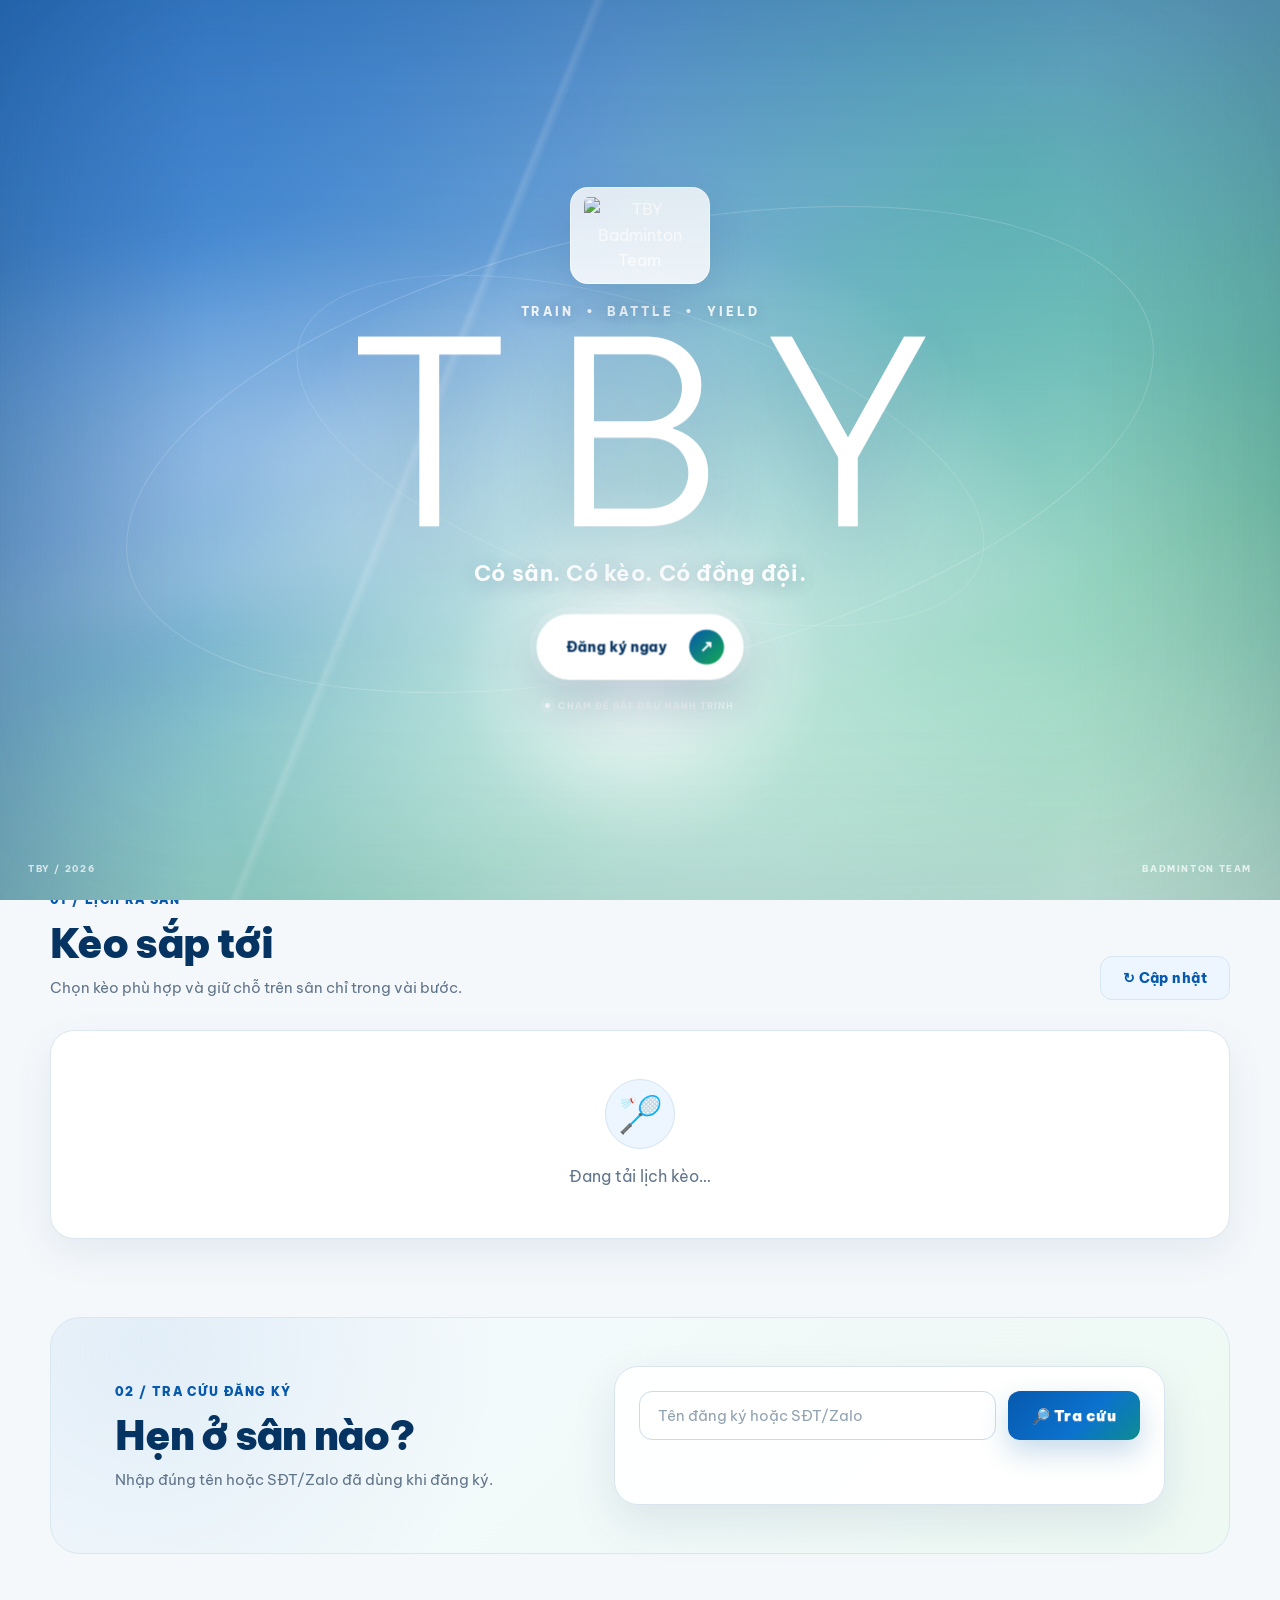
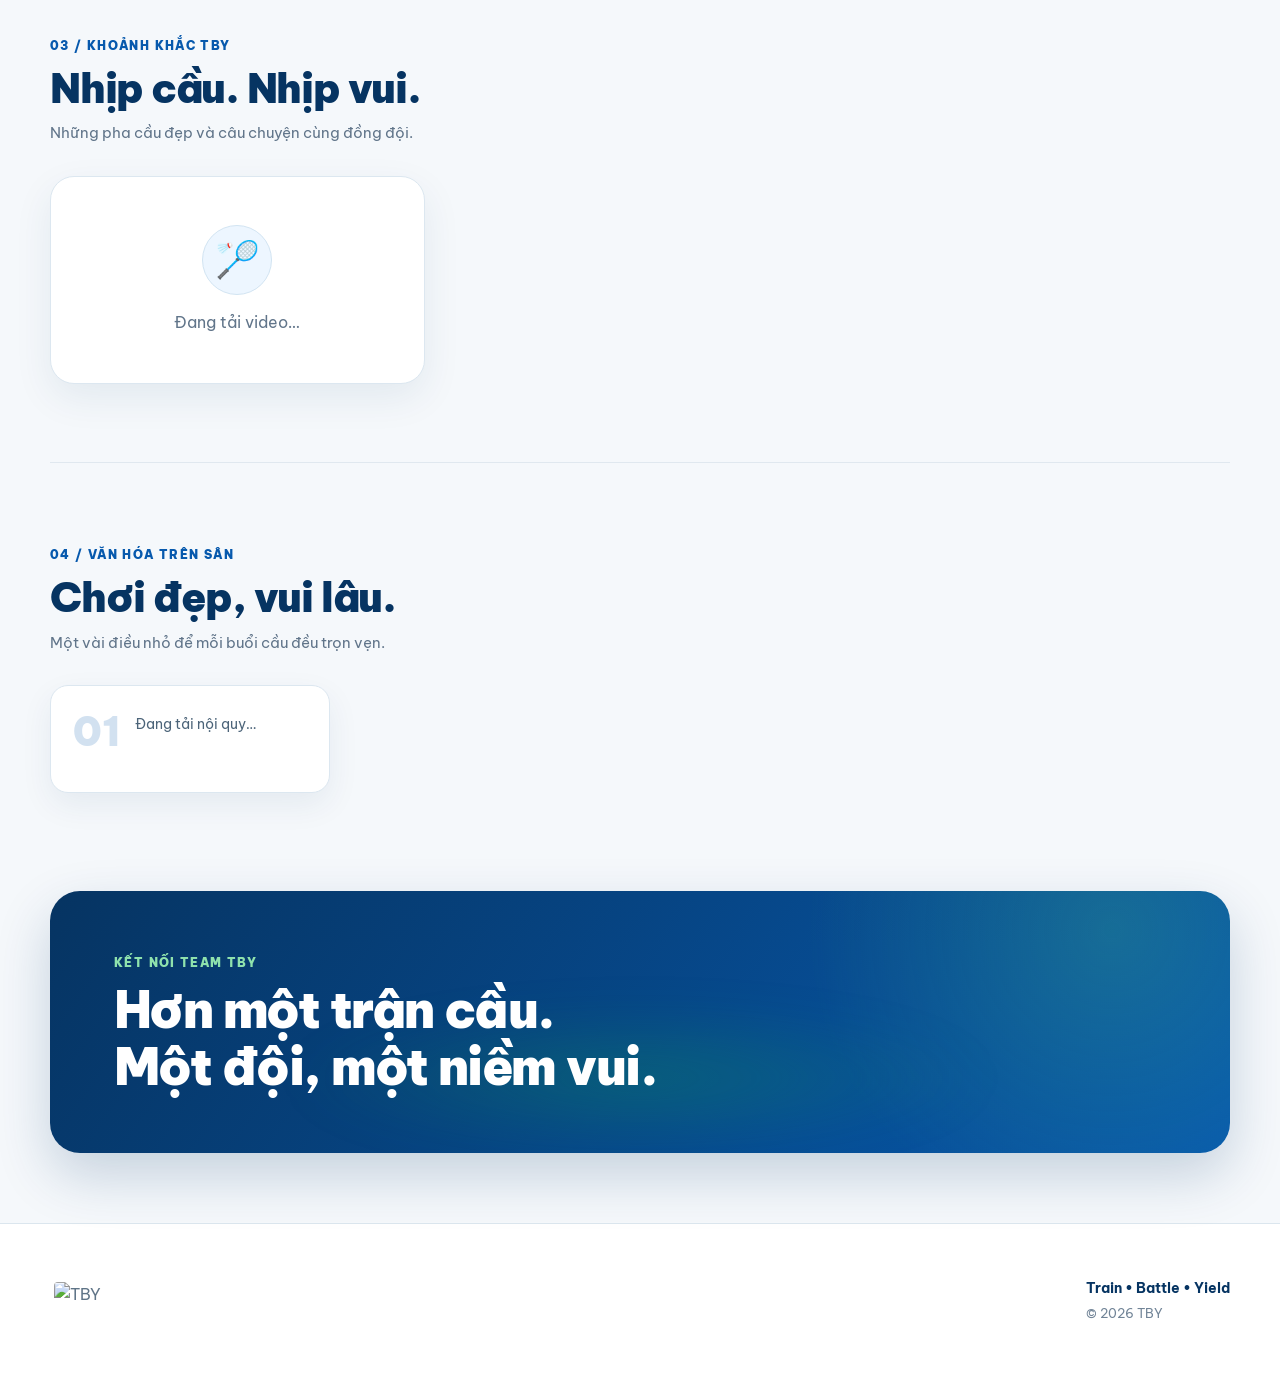
==== commit c5c79667: "Add files via upload" ====
--- a/index.html
+++ b/index.html
@@ -8,9 +8,9 @@
   <meta name="description" content="Trang đăng ký slot vãng lai TBY" />
   <link rel="preconnect" href="https://fonts.googleapis.com">
   <link rel="preconnect" href="https://fonts.gstatic.com" crossorigin>
-  <link href="https://fonts.googleapis.com/css2?family=Plus+Jakarta+Sans:wght@400;500;600;700;800&family=Outfit:wght@500;600;700;800;900&family=Inter:wght@400;500;600;700&display=swap" rel="stylesheet">
-  <link rel="stylesheet" href="./styles.css?v=modern-2" />
-  <link rel="stylesheet" href="./theme.css?v=performance-1" />
+  <link href="https://fonts.googleapis.com/css2?family=Be+Vietnam+Pro:wght@400;500;600;700;800;900&display=swap" rel="stylesheet">
+  <link rel="stylesheet" href="./styles.css?v=modern-3" />
+  <link rel="stylesheet" href="./theme.css?v=performance-3" />
 
   <script>
     window.addEventListener('DOMContentLoaded', function(){
@@ -20,9 +20,33 @@
   </script>
 
   <link rel="stylesheet" href="./mascot-scene-r21.css" />
-  <link rel="stylesheet" href="./success-mascot.css?v=1" />
+  <link rel="stylesheet" href="./success-mascot.css?v=2" />
 </head>
 <body>
+  <section id="tbyIntro" class="tby-intro" aria-labelledby="introTitle">
+    <div id="intro3d" class="tby-intro-3d" aria-hidden="true"></div>
+    <div class="intro-orbit intro-orbit-one" aria-hidden="true"></div>
+    <div class="intro-orbit intro-orbit-two" aria-hidden="true"></div>
+    <div class="intro-speed-lines" aria-hidden="true"></div>
+
+    <div class="tby-intro-content">
+      <img class="intro-logo" src="./assets/logo.png" alt="TBY Badminton Team" />
+      <p class="intro-eyebrow">TRAIN&nbsp;&nbsp;•&nbsp;&nbsp;BATTLE&nbsp;&nbsp;•&nbsp;&nbsp;YIELD</p>
+      <h1 id="introTitle" class="intro-title" aria-label="TBY">
+        <span>T</span><span>B</span><span>Y</span>
+      </h1>
+      <p class="intro-tagline">Có sân. Có kèo. Có đồng đội.</p>
+      <a id="introEnterBtn" class="intro-enter" href="#keo">
+        <span>Đăng ký ngay</span>
+        <span class="intro-enter-arrow" aria-hidden="true">↗</span>
+      </a>
+      <p class="intro-hint"><span></span> Chạm để bắt đầu hành trình</p>
+    </div>
+
+    <div class="intro-corner intro-corner-left" aria-hidden="true">TBY / 2026</div>
+    <div class="intro-corner intro-corner-right" aria-hidden="true">BADMINTON TEAM</div>
+  </section>
+
   <div id="morphStage" aria-hidden="true"><div class="m-fill"></div><div class="m-line"></div></div>
   <div id="scrollBar" aria-hidden="true"></div>
 
@@ -59,60 +83,48 @@
           <p class="hero-footnote">CÙNG RA SÂN. CÙNG TIẾN BỘ.</p>
         </div>
         <div class="hero-art" aria-hidden="true">
-          <div class="hero-match-preview">
+          <div class="hero-match-preview hero-brand-preview">
             <div class="match-preview-glow"></div>
-            <div class="match-preview-head">
-              <span class="match-badge-live"><span class="pulse-ring"></span>ĐANG MỞ ĐĂNG KÝ</span>
-              <span class="match-badge-level">Yếu+ → TB-</span>
-            </div>
-            <div class="match-preview-venue">
-              <div class="venue-icon">🏸</div>
-              <div>
-                <strong>Kèo Giao Lưu Tối Nay</strong>
-                <span>Dragon Prime Gym & Badminton</span>
+            <div class="hero-brand-top">
+              <img src="./assets/logo.png" alt="">
+              <span>TBY BADMINTON TEAM</span>
+            </div>
+            <h3>Lên lịch. Giữ chỗ.<br>Ra sân.</h3>
+            <p>Thông tin chính xác của từng buổi cầu luôn được cập nhật tại mục <strong>Kèo sắp tới</strong>.</p>
+            <div class="hero-journey">
+              <div class="journey-step">
+                <span>01</span>
+                <strong>Chọn kèo</strong>
+                <small>Xem lịch bên dưới</small>
               </div>
-            </div>
-            <div class="match-preview-details">
-              <div class="detail-item">
-                <span class="detail-label">KHUNG GIỜ</span>
-                <span class="detail-val">19:00 – 21:00</span>
+              <div class="journey-step">
+                <span>02</span>
+                <strong>Đăng ký</strong>
+                <small>Điền thông tin</small>
               </div>
-              <div class="detail-item">
-                <span class="detail-label">CHI PHÍ</span>
-                <span class="detail-val">Nam 65k · Nữ 55k</span>
+              <div class="journey-step">
+                <span>03</span>
+                <strong>Ra sân</strong>
+                <small>Cùng team TBY</small>
               </div>
             </div>
-            <div class="match-preview-slot">
-              <div class="slot-bar-head">
-                <span>TÌNH TRẠNG CHỖ</span>
-                <strong>Còn 3 / 10 slot trống</strong>
-              </div>
-              <div class="slot-bar-track">
-                <div class="slot-bar-fill" style="width: 70%;"></div>
-              </div>
-            </div>
-            <div class="match-preview-footer">
-              <div class="preview-avatars">
-                <span class="avatar-chip">🏸 Minh</span>
-                <span class="avatar-chip">🏸 Tuấn</span>
-                <span class="avatar-chip">🏸 Mai</span>
-                <span class="avatar-more">+5</span>
-              </div>
-              <a href="#keo" class="btn-preview-cta">Giữ chỗ ngay ↗</a>
+            <div class="hero-brand-note">
+              <span class="pulse-ring"></span>
+              Dữ liệu buổi cầu hiển thị tại “Kèo sắp tới”
             </div>
           </div>
           <div class="hero-floating-badge badge-1">
-            <span class="badge-icon">⚡</span>
+            <span class="badge-icon">📅</span>
             <div>
-              <strong>Slot vãng lai</strong>
-              <small>Xác nhận tức thì</small>
+              <strong>Lịch buổi cầu</strong>
+              <small>Xem thông tin bên dưới</small>
             </div>
           </div>
           <div class="hero-floating-badge badge-2">
             <span class="badge-icon">🤝</span>
             <div>
-              <strong>100% Fair-play</strong>
-              <small>Cùng tiến bộ</small>
+              <strong>Team TBY</strong>
+              <small>Cùng chơi, cùng tiến bộ</small>
             </div>
           </div>
         </div>
@@ -411,6 +423,7 @@
   </dialog>
 
   <script src="./config.js"></script>
+  <script type="module" src="./intro-3d.js?v=1"></script>
   <script type="module" src="./hero-3d.js?v=1"></script>
   <script type="module" src="./app.js?v=levels-r23"></script>
   <script defer src="./motion.js?v=original-mascot-15"></script>
--- a/styles.css
+++ b/styles.css
@@ -1,4 +1,3 @@
-@import url("https://fonts.googleapis.com/css2?family=Caveat:wght@600;700&display=swap");
 :root{--blue:#0759ad;--blue2:#0c74d6;--green:#10a94f;--pink:#ed4d86;--ink:#0b2540;--muted:#66798e;--line:#dce7f1;--bg:#f4f8fc;--card:#fff;--shadow:0 14px 40px rgba(20,57,91,.12);--radius:22px}*{box-sizing:border-box}html{scroll-behavior:smooth}body{margin:0;font-family:Inter,system-ui,sans-serif;color:var(--ink);background-color:var(--bg);background-size:cover;background-attachment:fixed;background-position:center}a{text-decoration:none;color:inherit}.container{width:min(1120px,calc(100% - 32px));margin:auto}.topbar{height:76px;background:rgba(255,255,255,.96);display:flex;align-items:center;justify-content:space-between;padding:0 max(16px,calc((100vw - 1120px)/2));position:sticky;top:0;z-index:20;border-bottom:1px solid #eef3f7;backdrop-filter:blur(10px)}.brand img{height:51px;max-width:250px;object-fit:contain;display:block}.topbar nav{display:flex;align-items:center;gap:22px;font-size:14px;font-weight:700}.hero{min-height:480px;position:relative;display:grid;place-items:center;background:linear-gradient(120deg,#052a4a 0%,#0759ad 55%,#0b8793 100%);background-size:cover;background-position:center;overflow:hidden}.hero:after{content:"";position:absolute;right:-50px;bottom:-180px;width:560px;height:560px;border-radius:50%;background:radial-gradient(circle,#fff4 0,#fff0 68%)}.hero-overlay{position:absolute;inset:0;background:linear-gradient(90deg,rgba(0,25,52,.76),rgba(0,28,51,.25))}.hero-content{position:relative;z-index:2;color:#fff}.eyebrow,.kicker{font-size:12px;font-weight:800;letter-spacing:.15em}.hero h1{font-size:clamp(44px,7vw,74px);line-height:.98;margin:16px 0 18px;max-width:760px}.hero p{max-width:660px;font-size:18px;line-height:1.7;color:#eaf5ff;margin-bottom:28px}.btn{border:0;border-radius:14px;padding:13px 18px;font:700 14px Inter;cursor:pointer;transition:.2s}.btn:hover{transform:translateY(-1px)}.btn-primary{color:#fff;background:linear-gradient(135deg,var(--blue2),var(--green));box-shadow:0 10px 24px rgba(8,101,177,.22)}.btn-outline{background:#fff;color:var(--blue);border:1px solid #bad5ed}.btn-ghost{background:#eaf3fb;color:var(--blue)}.btn-sm{padding:9px 13px}.btn:disabled{cursor:not-allowed;opacity:.55;transform:none}.btn-warning{background:#fff3d6;color:#9a6700;border:1px solid #f1d58b}.btn-danger{background:#fff0f0;color:#b42318;border:1px solid #efb7b7}.btn-success{background:#e8f8ee;color:#087a3b;border:1px solid #b7e4c8}.section{padding:64px 0}.section-head{display:flex;justify-content:space-between;align-items:end;margin-bottom:24px}.section-head h2{font-size:32px;margin:7px 0 0}.kicker{color:var(--blue)}.event-grid{display:grid;gap:20px}.event-card{background:#fff;border:1px solid #e1ebf3;border-radius:var(--radius);padding:22px;box-shadow:var(--shadow);display:grid;grid-template-columns:150px 1fr 320px;gap:22px;align-items:stretch}.event-image{grid-column:1/-1;width:100%;height:250px;object-fit:cover;border-radius:18px}.date-box{background:linear-gradient(145deg,#eaf4ff,#f7fbff);border-radius:18px;display:grid;place-items:center;text-align:center;padding:20px}.date-box .day{font-weight:800;color:var(--blue);font-size:14px}.date-box .date{font-size:36px;font-weight:800;margin:5px 0}.event-main h3{font-size:25px;margin:0 0 10px}.meta{display:grid;gap:8px;color:#38526d;font-size:14px}.status{display:inline-flex;border-radius:999px;padding:7px 11px;font-size:12px;font-weight:800}.status.open{background:#e7f9ee;color:#07833b}.status.closed{background:#eef1f4;color:#6e7a86}.status.cancelled{background:#ffe8e8;color:#b42318}.event-cancelled{opacity:.88;border-color:#efc7c7}.slots{display:grid;grid-template-columns:1fr 1fr;gap:10px;margin-top:16px}.slot-box{border-radius:16px;padding:14px;background:#edf6ff}.slot-box.female{background:#fff0f5}.slot-title{display:flex;justify-content:space-between;font-size:13px;font-weight:800}.slot-count{font-size:29px;font-weight:800;margin:5px 0}.bar{height:8px;background:#d9e9f8;border-radius:99px;overflow:hidden}.bar span{display:block;height:100%;background:var(--blue2);border-radius:99px}.female .bar span{background:var(--pink)}.event-side{display:flex;flex-direction:column;gap:10px}.player-list{background:#f8fbfe;border:1px solid #e3edf5;border-radius:16px;padding:13px;flex:1;min-height:120px}.player-list h4{margin:0 0 9px;font-size:13px}.player{font-size:13px;padding:6px 0;border-bottom:1px dashed #dce7ef;display:flex;justify-content:space-between;gap:10px}.player:last-child{border-bottom:0}.empty-card{padding:32px;border-radius:20px;background:#fff;border:1px dashed #bcd0e2;text-align:center;color:var(--muted)}.rules{padding-top:20px}.rule-grid{display:grid;grid-template-columns:repeat(2,1fr);gap:16px}.rule-grid article{background:#fff;padding:22px;border:1px solid #e0eaf2;border-radius:20px;display:grid;grid-template-columns:auto 1fr;gap:15px;align-items:start}.rule-grid b{font-size:30px;color:#c8dff2}.rule-grid p{margin:4px 0 0;color:var(--muted);line-height:1.65;font-size:14px;white-space:pre-wrap}footer{background:#062d4f;color:#fff;margin-top:30px}.footer-inner{padding:25px 0;display:flex;align-items:center;gap:22px;flex-wrap:wrap}.footer-inner>img{height:44px;max-width:190px;object-fit:contain;background:#fff;border-radius:8px;padding:4px}.footer-copy{display:grid;gap:4px}.footer-copy span{font-size:12px;color:#bdd0e2}.social-wrap{margin-left:auto;display:grid;gap:8px;text-align:right}.social-wrap>b{font-size:12px;letter-spacing:.12em}.social-links{display:flex;gap:8px;justify-content:flex-end;flex-wrap:wrap}.social-links a{padding:8px 10px;border:1px solid #ffffff33;border-radius:10px;font-size:12px}.dialog{border:0;padding:0;background:transparent;width:min(720px,calc(100% - 24px));max-height:90vh}.dialog-wide{width:min(960px,calc(100% - 24px))}.dialog::backdrop{background:rgba(4,22,38,.64);backdrop-filter:blur(4px)}.dialog-card{background:#fff;border-radius:24px;padding:24px;box-shadow:0 30px 80px rgba(0,0,0,.25);max-height:90vh;overflow:auto}.dialog-head{display:flex;justify-content:space-between;align-items:start;gap:16px;margin-bottom:18px}.dialog-head h2{margin:5px 0 0}.icon-btn{border:0;background:#eff5f9;width:38px;height:38px;border-radius:50%;font-size:25px;cursor:pointer}.summary-box{background:#eef7ff;border-radius:16px;padding:14px;line-height:1.7;font-size:14px;margin-bottom:18px}.form-grid{display:grid;grid-template-columns:1fr 1fr;gap:14px}.form-grid label{font-size:13px;font-weight:700;display:grid;gap:7px}.form-grid label small{font-weight:500;color:var(--muted)}.form-grid .full{grid-column:1/-1}.form-grid input,.form-grid select,.form-grid textarea,.inline-form input,.request-box input,.request-box textarea{width:100%;border:1px solid #cfddea;border-radius:12px;padding:12px 13px;font:500 14px Inter;outline:none}.form-grid input:focus,.form-grid select:focus,.form-grid textarea:focus,.inline-form input:focus{border-color:#5aa4e5;box-shadow:0 0 0 3px #e6f3ff}.full-btn{width:100%;margin-top:5px}.form-msg{min-height:20px;font-size:13px;font-weight:700}.form-msg.ok{color:#07833b}.form-msg.err{color:#bd243d}.muted{color:var(--muted);font-size:14px;line-height:1.6}.inline-form{display:flex;gap:10px}.inline-form input{flex:1}.admin-toolbar{display:flex;justify-content:space-between;align-items:center;background:#f3f8fc;padding:10px 12px;border-radius:12px;margin-bottom:16px;font-size:13px}.check{display:flex!important;grid-template-columns:auto 1fr;align-items:center;justify-content:start}.check input{width:auto}.admin-form{margin-top:14px}.not-admin-pane{padding:14px;border:1px solid #f3c2c8;background:#fff7f8;border-radius:14px}.request-box{display:grid;gap:10px;margin:12px 0;padding:12px;border:1px solid #d8e6f1;background:#fff;border-radius:12px}.request-box label{display:grid;gap:6px;font-size:12px;font-weight:700}.admin-manage-section{margin-top:28px;padding-top:22px;border-top:1px solid var(--line)}.admin-manage-head{display:flex;align-items:end;justify-content:space-between;gap:12px}.admin-manage-head h3{margin:5px 0 0;font-size:20px}.admin-note{margin:10px 0 14px}.admin-event-list{display:grid;gap:12px}.admin-event-item{border:1px solid #dbe7f0;background:#fbfdff;border-radius:16px;padding:14px}.admin-event-info{display:grid;gap:4px}.admin-event-info strong{font-size:15px}.admin-event-info span{font-size:12px;color:var(--muted)}.admin-actions{display:flex;gap:8px;flex-wrap:wrap;margin-top:12px}.admin-players{margin-top:12px;border-top:1px dashed #d7e3ec;padding-top:8px}.admin-player-row{display:flex;justify-content:space-between;gap:12px;align-items:center;padding:9px 0;border-bottom:1px dashed #e2eaf0}.admin-player-row:last-child{border-bottom:0}.admin-player-row>div{display:grid;gap:3px}.admin-player-row strong{font-size:13px}.admin-player-row span,.admin-player-row small{font-size:12px;color:var(--muted)}.admin-empty{padding:12px;border-radius:12px;background:#f4f8fb;color:var(--muted);font-size:13px;text-align:center}.owner-members-head{margin-top:18px}.owner-members-head h4{margin:0 0 10px}.manager-badge{display:inline-flex;padding:4px 8px;border-radius:999px;font-size:11px;font-weight:800;background:#eaf3fb;color:#0759ad}.manager-badge.owner{background:#fff2cc;color:#8a6400}.manager-badge.moderator{background:#ebf8ef;color:#087a3b}.manager-row{display:flex;justify-content:space-between;gap:12px;align-items:center}.manager-row .who{display:grid;gap:3px}.manager-row .who span{font-size:12px;color:var(--muted)}.manager-actions{display:flex;gap:8px;flex-wrap:wrap}.role-select{border:1px solid #cfddea;border-radius:10px;padding:8px 10px;background:#fff;font:600 12px Inter}.image-preview-wrap{display:flex;align-items:flex-start;gap:10px;flex-wrap:wrap}.image-preview{width:min(100%,420px);height:210px;object-fit:cover;border-radius:14px;border:1px solid var(--line)}
 @media(max-width:860px){.topbar nav a{display:none}.event-card{grid-template-columns:1fr}.date-box{display:flex;justify-content:space-between;align-items:center}.hero{min-height:430px}.hero p{font-size:16px}.rule-grid{grid-template-columns:1fr}}
 @media(max-width:560px){.container{width:min(100% - 22px,1120px)}.topbar{height:66px}.brand img{height:42px;max-width:190px}.hero{min-height:410px}.hero h1{font-size:44px}.section{padding:45px 0}.section-head h2{font-size:26px}.slots,.form-grid{grid-template-columns:1fr}.event-card{padding:16px}.form-grid .full{grid-column:auto}.inline-form{flex-direction:column}.footer-inner{align-items:flex-start}.social-wrap{margin-left:0;text-align:left;width:100%}.social-links{justify-content:flex-start}.player-list{min-height:0}.admin-manage-head{align-items:flex-start}.admin-player-row,.manager-row{align-items:flex-start;flex-direction:column}.admin-player-row .btn{width:100%}.admin-actions .btn{flex:1 1 calc(50% - 8px)}.manager-actions{width:100%}.manager-actions>*{flex:1}}
@@ -439,7 +438,7 @@
   justify-content:center!important;
   align-items:center!important;
   gap:2px;
-  background:rgba(244,250,255,.88)!important;
+  background:rgba(11,20,36,.88);
   border:1px solid rgba(255,255,255,.82);
   box-shadow:0 12px 30px rgba(7,44,75,.18);
   backdrop-filter:blur(12px);
@@ -479,29 +478,22 @@
 }
 .event-total-slot{
   margin-top:20px;
-  padding:16px!important;
-  background:linear-gradient(135deg,#edf8f1,#eef9f6)!important;
+  padding:16px;
 }
 .event-total-slot .slot-count{
-  font-size:31px!important;
-  margin:5px 0 8px!important;
-}
-.event-total-slot .bar span{background:#13ad58!important}
+  margin:5px 0 8px;
+}
 .gender-slots{
   display:grid;
   grid-template-columns:1fr 1fr;
   gap:12px;
   margin-top:12px;
 }
-.gender-slots .slot-box{padding:15px!important}
-.gender-slots .male{background:#edf6ff!important}
-.gender-slots .female{background:#fff0f5!important}
-.gender-slots .slot-count.small{font-size:30px!important}
+.gender-slots .slot-box{padding:15px}
 .event-side{min-width:0}
 .player-list{
-  padding:15px!important;
-  border-radius:18px!important;
-  background:#fbfdff!important;
+  padding:15px;
+  border-radius:18px;
 }
 .player-list-head{
   display:flex;
@@ -516,7 +508,7 @@
   border:0;
   background:transparent;
   color:#0874d4;
-  font-family:Inter,system-ui,sans-serif;
+  font-family:'Be Vietnam Pro','Segoe UI',Arial,sans-serif;
   font-weight:800;
   font-size:13px;
   line-height:1.4;
@@ -632,7 +624,7 @@
 
 /* Event hero polish: slogan on image + softer date glass */
 .date-box{
-  background:rgba(244,250,255,.60)!important;
+  background:rgba(11,20,36,.88);
   border-color:rgba(255,255,255,.58)!important;
   box-shadow:0 10px 28px rgba(7,44,75,.13)!important;
   backdrop-filter:blur(8px)!important;
@@ -714,64 +706,64 @@
     linear-gradient(90deg,rgba(4,29,48,.05),transparent 22%,transparent 76%,rgba(4,29,48,.14));
 }
 
-/* Date: true frosted glass instead of opaque white */
+/* Date: modern compact frosted glass badge */
 .event-hero .date-box{
   z-index:3!important;
-  left:20px!important;
-  bottom:18px!important;
-  width:142px!important;
-  min-height:142px!important;
-  padding:15px 12px!important;
-  border-radius:22px!important;
-  background:linear-gradient(
-    145deg,
-    rgba(245,250,255,.72),
-    rgba(223,238,249,.50)
-  )!important;
-  border:1px solid rgba(255,255,255,.72)!important;
-  box-shadow:
-    0 14px 34px rgba(3,31,54,.18),
-    inset 0 1px 0 rgba(255,255,255,.72)!important;
-  backdrop-filter:blur(14px) saturate(120%)!important;
-  -webkit-backdrop-filter:blur(14px) saturate(120%)!important;
+  left:18px!important;
+  top:18px!important;
+  bottom:auto!important;
+  width:88px!important;
+  min-height:82px!important;
+  padding:8px!important;
+  border-radius:16px!important;
+  background:rgba(255,255,255,.90)!important;
+  border:1px solid rgba(255,255,255,.85)!important;
+  box-shadow:0 8px 24px rgba(0,0,0,.18)!important;
+  backdrop-filter:blur(14px) saturate(140%)!important;
+  -webkit-backdrop-filter:blur(14px) saturate(140%)!important;
 }
 .event-hero .date-box .day{
-  font-size:15px!important;
+  font-size:11px!important;
   font-weight:800!important;
-  letter-spacing:.03em!important;
-  color:#164b77!important;
+  letter-spacing:.08em!important;
+  text-transform:uppercase!important;
+  color:#059669!important;
 }
 .event-hero .date-box .date{
-  font-size:42px!important;
+  font-family:'Be Vietnam Pro','Segoe UI',Arial,sans-serif!important;
+  font-size:26px!important;
   font-weight:900!important;
-  letter-spacing:-.04em!important;
-  color:#062c4e!important;
-  text-shadow:0 1px 0 rgba(255,255,255,.4);
+  letter-spacing:-.03em!important;
+  color:#0f172a!important;
+  line-height:1!important;
+  margin:2px 0!important;
+  text-shadow:none!important;
 }
 .event-hero .date-box .year{
-  font-size:16px!important;
-  font-weight:500!important;
-  color:#173d5f!important;
-}
-
-/* Handwritten slogan, sized/placed like preview */
+  font-size:11px!important;
+  font-weight:600!important;
+  color:#64748b!important;
+}
+
+/* Modern slogan on event image */
 .event-hero .event-slogan{
   position:absolute!important;
-  right:28px!important;
-  bottom:20px!important;
+  right:20px!important;
+  bottom:18px!important;
   z-index:3!important;
-  width:150px!important;
+  width:auto!important;
+  max-width:260px!important;
   display:block!important;
   color:#fff!important;
-  font-family:"Caveat","Segoe Script","Brush Script MT",cursive!important;
-  font-style:normal!important;
-  font-weight:700!important;
+  font-family:'Be Vietnam Pro','Segoe UI',Arial,sans-serif!important;
+  font-style:italic!important;
+  font-weight:800!important;
+  text-transform:uppercase!important;
   text-align:right!important;
-  line-height:.78!important;
-  letter-spacing:-.02em!important;
-  transform:rotate(-4deg)!important;
-  transform-origin:right bottom!important;
-  filter:drop-shadow(0 3px 5px rgba(0,0,0,.55));
+  line-height:1.05!important;
+  letter-spacing:.02em!important;
+  transform:none!important;
+  filter:drop-shadow(0 2px 8px rgba(0,0,0,.7))!important;
   pointer-events:none!important;
 }
 .event-slogan-line{
@@ -814,49 +806,36 @@
 @media(max-width:860px){
   .event-hero .date-box{
     left:12px!important;
+    top:12px!important;
+    bottom:auto!important;
+    width:78px!important;
+    min-height:74px!important;
+    padding:6px!important;
+    border-radius:14px!important;
+  }
+  .event-hero .date-box .day{font-size:10px!important}
+  .event-hero .date-box .date{font-size:22px!important}
+  .event-hero .date-box .year{font-size:10px!important}
+
+  .event-hero .event-slogan{
+    right:12px!important;
     bottom:12px!important;
-    width:116px!important;
-    min-height:108px!important;
-    padding:10px 8px!important;
-    border-radius:18px!important;
-    backdrop-filter:blur(11px) saturate(115%)!important;
-    -webkit-backdrop-filter:blur(11px) saturate(115%)!important;
-  }
-  .event-hero .date-box .day{font-size:12px!important}
-  .event-hero .date-box .date{font-size:32px!important}
-  .event-hero .date-box .year{font-size:13px!important}
-
+    font-size:18px!important;
+  }
+}
+
+@media(max-width:560px){
+  .event-hero .date-box{
+    width:72px!important;
+    min-height:68px!important;
+    padding:5px!important;
+  }
+  .event-hero .date-box .date{font-size:20px!important}
   .event-hero .event-slogan{
-    right:13px!important;
+    right:10px!important;
     bottom:10px!important;
-    width:104px!important;
-  }
-  .event-slogan-line.one{font-size:20px}
-  .event-slogan-line.two{font-size:23px}
-  .event-slogan-line.three{font-size:21px}
-  .event-slogan-line.four{font-size:24px}
-  .event-slogan-stroke{
-    width:74px;
-    height:2px;
-    margin-top:7px;
-  }
-  .event-slogan-stroke:after{
-    width:38px;
-    height:1.5px;
-    margin-top:5px;
-  }
-}
-
-@media(max-width:560px){
-  .event-hero .event-slogan{
-    width:92px!important;
-    right:10px!important;
-    bottom:9px!important;
-  }
-  .event-slogan-line.one{font-size:18px}
-  .event-slogan-line.two{font-size:21px}
-  .event-slogan-line.three{font-size:19px}
-  .event-slogan-line.four{font-size:22px}
+    font-size:15px!important;
+  }
 }
 
 
@@ -1033,4 +1012,4 @@
 @media (prefers-reduced-motion: reduce) {
   html { scroll-behavior: auto !important; }
   .btn { transition: none !important; }
-}+}
--- a/theme.css
+++ b/theme.css
@@ -2,8 +2,6 @@
    TBY BADMINTON CLUB — CYBER STADIUM DESIGN SYSTEM (2026 PRO)
    High-Energy, Futuristic, Cyberpunk & Atmospheric Athletic Arena
    ========================================================================== */
-
-@import url('https://fonts.googleapis.com/css2?family=Outfit:wght@500;600;700;800;900&family=Plus+Jakarta+Sans:ital,wght@0,400;0,500;0,600;0,700;0,800;1,700;1,800&display=swap');
 
 :root {
   /* Cyber Arena Luminescent Accents */
@@ -51,8 +49,8 @@
   --accent-female-border: rgba(255, 42, 109, 0.35);
 
   /* Typography & Radii */
-  --font-body: 'Plus Jakarta Sans', system-ui, -apple-system, sans-serif;
-  --font-display: 'Outfit', 'Plus Jakarta Sans', system-ui, sans-serif;
+  --font-body: 'Be Vietnam Pro', 'Segoe UI', Arial, sans-serif;
+  --font-display: 'Be Vietnam Pro', 'Segoe UI', Arial, sans-serif;
   --radius-sm: 8px;
   --radius-md: 14px;
   --radius-lg: 20px;
@@ -72,6 +70,8 @@
 
 body {
   font-family: var(--font-body);
+  font-kerning: normal;
+  text-rendering: optimizeLegibility;
   background-color: var(--bg-deep) !important;
   color: var(--ink) !important;
   line-height: 1.6;
@@ -97,6 +97,10 @@
   letter-spacing: -0.025em;
   color: var(--ink);
   font-weight: 800;
+}
+
+button, input, select, textarea, .btn {
+  font-family: var(--font-body) !important;
 }
 
 /* ==========================================================================
@@ -2485,9 +2489,9 @@
   background-size: cover;
   background-position: center;
   background-repeat: no-repeat;
-  filter: blur(2.5px) saturate(.8);
-  transform: scale(1.025);
-  opacity: .24;
+  filter: blur(.8px) saturate(.95) contrast(1.03);
+  transform: scale(1.012);
+  opacity: .42;
 }
 .hero::after {
   inset: 0;
@@ -2496,8 +2500,8 @@
   border-radius: 0;
   filter: none;
   background:
-    linear-gradient(90deg, rgba(248,252,255,.96) 0%, rgba(248,252,255,.88) 42%, rgba(238,249,243,.58) 100%),
-    linear-gradient(180deg, rgba(255,255,255,.12), rgba(255,255,255,.34));
+    linear-gradient(90deg, rgba(248,252,255,.91) 0%, rgba(248,252,255,.78) 42%, rgba(238,249,243,.34) 100%),
+    linear-gradient(180deg, rgba(255,255,255,.06), rgba(255,255,255,.16));
 }
 .hero-3d-layer {
   position: absolute;
@@ -2660,6 +2664,96 @@
   transform: translateZ(42px);
 }
 .hero-floating-badge small { color: var(--brand-muted); }
+
+/* Generic brand card: avoids showing sample event data as if it were live. */
+.hero-brand-preview { padding: 30px 28px 26px; }
+.hero-brand-top {
+  display: flex;
+  align-items: center;
+  gap: 12px;
+  margin-bottom: 20px;
+  color: var(--brand-blue);
+  font-size: 11px;
+  font-weight: 900;
+  letter-spacing: .14em;
+}
+.hero-brand-top img {
+  width: 46px;
+  height: 46px;
+  object-fit: contain;
+  padding: 5px;
+  background: #fff;
+  border: 1px solid #dce8f1;
+  border-radius: 14px;
+  box-shadow: 0 8px 20px rgba(18,61,98,.1);
+}
+.hero-brand-preview h3 {
+  margin: 0 0 12px;
+  color: var(--brand-ink);
+  font-size: clamp(30px, 3vw, 38px);
+  line-height: 1.04;
+  letter-spacing: -.04em;
+}
+.hero-brand-preview > p {
+  max-width: 350px;
+  margin: 0 0 22px;
+  color: var(--brand-muted);
+  font-size: 14px;
+  line-height: 1.65;
+}
+.hero-brand-preview > p strong { color: var(--brand-blue); }
+.hero-journey {
+  display: grid;
+  grid-template-columns: repeat(3, minmax(0, 1fr));
+  gap: 9px;
+  margin-bottom: 16px;
+}
+.journey-step {
+  min-width: 0;
+  padding: 13px 11px 12px;
+  background: linear-gradient(145deg, #f4f9fd, #edf8f2);
+  border: 1px solid #dce9ef;
+  border-radius: 16px;
+}
+.journey-step span {
+  display: grid;
+  width: 25px;
+  height: 25px;
+  margin-bottom: 10px;
+  place-items: center;
+  color: #fff;
+  background: var(--brand-blue);
+  border-radius: 9px;
+  font-size: 9px;
+  font-weight: 900;
+}
+.journey-step:nth-child(2) span { background: #138b63; }
+.journey-step:nth-child(3) span { background: var(--brand-green); }
+.journey-step strong,
+.journey-step small { display: block; }
+.journey-step strong {
+  color: var(--brand-ink);
+  font-size: 12px;
+  line-height: 1.3;
+}
+.journey-step small {
+  margin-top: 4px;
+  color: #72879a;
+  font-size: 9.5px;
+  line-height: 1.35;
+}
+.hero-brand-note {
+  display: flex;
+  align-items: center;
+  gap: 9px;
+  padding: 11px 13px;
+  color: var(--brand-green-dark);
+  background: var(--brand-soft-green);
+  border: 1px solid #c9ead6;
+  border-radius: 14px;
+  font-size: 11px;
+  font-weight: 800;
+}
 
 /* Brand strip & section headings */
 .club-strip {
@@ -2879,8 +2973,8 @@
   .topbar nav a { display: none; }
   .nav-admin { position: static; margin: 0 !important; padding: 8px 13px !important; }
   .hero { min-height: auto; }
-  .hero::before { background-position: 62% center; opacity: .2; filter: blur(2px) saturate(.78); }
-  .hero::after { background: linear-gradient(180deg, rgba(248,252,255,.94), rgba(242,250,246,.74)); }
+  .hero::before { background-position: 62% center; opacity: .34; filter: blur(.6px) saturate(.92); }
+  .hero::after { background: linear-gradient(180deg, rgba(248,252,255,.9), rgba(242,250,246,.56)); }
   .hero-3d-layer {
     opacity: 0;
     -webkit-mask-image: linear-gradient(180deg, transparent 4%, rgba(0,0,0,.28) 38%, #000 100%);
@@ -2929,6 +3023,13 @@
   .hero-stat-pill { font-size: 11px; padding: 6px 10px; }
   .hero-art { min-height: 350px; }
   .hero-match-preview { padding: 20px 16px 16px; }
+  .hero-brand-top { margin-bottom: 16px; }
+  .hero-brand-preview h3 { font-size: 30px; }
+  .hero-brand-preview > p { margin-bottom: 17px; font-size: 13px; }
+  .hero-journey { gap: 6px; }
+  .journey-step { padding: 10px 8px; border-radius: 13px; }
+  .journey-step small { font-size: 8.5px; }
+  .hero-brand-note { padding: 10px; font-size: 10px; }
   .match-preview-head { align-items: flex-start; gap: 8px; flex-wrap: wrap; }
   .match-badge-live { font-size: 9px; }
   .match-preview-details { grid-template-columns: 1fr 1fr; }
@@ -2944,3 +3045,288 @@
   .lookup-row { grid-template-columns: 100px 1fr; }
   .success-actions { flex-direction: column; }
 }
+
+/* ========================================================================== 
+   ATMOS-inspired entrance — immersive first contact, functional site behind it
+   ========================================================================== */
+html.intro-active,
+body.intro-active {
+  overflow: hidden !important;
+  overscroll-behavior: none;
+}
+
+.tby-intro {
+  position: fixed;
+  inset: 0;
+  z-index: 9999;
+  display: grid;
+  place-items: center;
+  min-height: 100svh;
+  overflow: hidden;
+  color: #fff;
+  isolation: isolate;
+  background:
+    radial-gradient(circle at 50% 74%, rgba(255,255,255,.98) 0%, rgba(221,244,239,.5) 20%, transparent 48%),
+    radial-gradient(circle at 78% 20%, rgba(44,189,126,.32), transparent 34%),
+    radial-gradient(circle at 15% 28%, rgba(25,109,205,.38), transparent 38%),
+    linear-gradient(155deg, #3b83d4 0%, #7baedb 38%, #7ccbb2 73%, #e7f5e8 112%);
+  transition: opacity .85s cubic-bezier(.7,0,.2,1), visibility .85s;
+}
+
+.tby-intro[hidden] { display: none !important; }
+
+.tby-intro::before {
+  content: "";
+  position: absolute;
+  inset: -20%;
+  z-index: -1;
+  background:
+    radial-gradient(ellipse at 30% 50%, rgba(255,255,255,.32), transparent 26%),
+    radial-gradient(ellipse at 72% 60%, rgba(255,255,255,.24), transparent 24%),
+    conic-gradient(from 215deg at 50% 52%, transparent 0 35deg, rgba(255,255,255,.12) 42deg, transparent 48deg 360deg);
+  filter: blur(25px);
+  animation: intro-haze 9s ease-in-out infinite alternate;
+}
+
+.tby-intro::after {
+  content: "";
+  position: absolute;
+  inset: 0;
+  z-index: 5;
+  pointer-events: none;
+  background:
+    linear-gradient(90deg, rgba(1,47,100,.18), transparent 16% 84%, rgba(3,87,58,.14)),
+    linear-gradient(180deg, rgba(3,50,104,.12), transparent 35% 70%, rgba(255,255,255,.2));
+  box-shadow: inset 0 0 180px rgba(3,47,87,.16);
+}
+
+@keyframes intro-haze {
+  0% { transform: translate3d(-2%, -1%, 0) rotate(-2deg) scale(1); }
+  100% { transform: translate3d(2%, 2%, 0) rotate(2deg) scale(1.08); }
+}
+
+.tby-intro-3d {
+  position: absolute;
+  inset: 0;
+  z-index: 1;
+  opacity: 0;
+  transition: opacity 1.2s ease;
+}
+
+.tby-intro.intro-3d-ready .tby-intro-3d { opacity: .92; }
+.tby-intro-3d canvas { display: block; width: 100%; height: 100%; }
+
+.tby-intro-content {
+  position: relative;
+  z-index: 4;
+  display: flex;
+  width: min(920px, calc(100% - 36px));
+  flex-direction: column;
+  align-items: center;
+  text-align: center;
+  perspective: 900px;
+}
+
+.intro-logo {
+  width: clamp(108px, 11vw, 154px);
+  height: auto;
+  margin-bottom: 18px;
+  padding: 9px 13px;
+  object-fit: contain;
+  background: rgba(255,255,255,.88);
+  border: 1px solid rgba(255,255,255,.75);
+  border-radius: 18px;
+  box-shadow: 0 18px 45px rgba(8,54,99,.14);
+  backdrop-filter: blur(14px);
+  animation: intro-logo-float 4.8s ease-in-out infinite;
+}
+
+@keyframes intro-logo-float {
+  50% { transform: translateY(-7px) rotate(-1deg); }
+}
+
+.intro-eyebrow {
+  margin: 0 0 7px;
+  color: rgba(255,255,255,.88);
+  font-size: clamp(9px, 1vw, 12px);
+  font-weight: 800;
+  letter-spacing: .24em;
+  text-shadow: 0 2px 14px rgba(0,52,105,.28);
+}
+
+.intro-title {
+  display: flex;
+  justify-content: center;
+  margin: 0;
+  padding-left: .16em;
+  color: #fff !important;
+  font-size: clamp(116px, 20vw, 290px);
+  font-weight: 300;
+  line-height: .82;
+  letter-spacing: .16em;
+  text-shadow: 0 18px 70px rgba(6,64,120,.24);
+  filter: drop-shadow(0 1px 0 rgba(255,255,255,.42));
+}
+
+.intro-title span {
+  display: inline-block;
+  animation: intro-letter 5.5s ease-in-out infinite;
+}
+.intro-title span:nth-child(2) { animation-delay: -.35s; }
+.intro-title span:nth-child(3) { animation-delay: -.7s; }
+
+@keyframes intro-letter {
+  0%, 100% { transform: translate3d(0,0,0) rotateX(0); }
+  50% { transform: translate3d(0,-7px,18px) rotateX(3deg); }
+}
+
+.intro-tagline {
+  margin: 18px 0 27px;
+  color: rgba(255,255,255,.95);
+  font-size: clamp(16px, 1.7vw, 22px);
+  font-weight: 650;
+  letter-spacing: .025em;
+  text-shadow: 0 3px 20px rgba(1,54,104,.28);
+}
+
+.intro-enter {
+  position: relative;
+  display: inline-flex;
+  min-width: 202px;
+  min-height: 58px;
+  align-items: center;
+  justify-content: center;
+  gap: 22px;
+  padding: 14px 17px 14px 27px;
+  color: var(--brand-blue-dark);
+  background: rgba(255,255,255,.94);
+  border: 1px solid rgba(255,255,255,.9);
+  border-radius: 999px;
+  box-shadow: 0 18px 42px rgba(1,52,96,.2), inset 0 1px 0 #fff;
+  font-size: 14px;
+  font-weight: 800;
+  letter-spacing: .01em;
+  backdrop-filter: blur(16px) saturate(130%);
+  transition: transform .25s ease, box-shadow .25s ease, background .25s ease;
+}
+
+.intro-enter:hover,
+.intro-enter:focus-visible {
+  color: var(--brand-blue-dark);
+  background: #fff;
+  transform: translateY(-3px) scale(1.025);
+  box-shadow: 0 24px 52px rgba(1,52,96,.27), 0 0 0 7px rgba(255,255,255,.16);
+  outline: none;
+}
+
+.intro-enter-arrow {
+  display: grid;
+  width: 34px;
+  height: 34px;
+  place-items: center;
+  color: #fff;
+  background: linear-gradient(135deg, var(--brand-blue), var(--brand-green));
+  border-radius: 50%;
+  font-size: 16px;
+  transition: transform .25s ease;
+}
+.intro-enter:hover .intro-enter-arrow { transform: translate(2px,-2px) rotate(8deg); }
+
+.intro-hint {
+  display: flex;
+  align-items: center;
+  gap: 8px;
+  margin: 17px 0 0;
+  color: rgba(255,255,255,.72);
+  font-size: 9px;
+  font-weight: 700;
+  letter-spacing: .12em;
+  text-transform: uppercase;
+}
+.intro-hint span {
+  width: 5px;
+  height: 5px;
+  background: #fff;
+  border-radius: 50%;
+  box-shadow: 0 0 0 5px rgba(255,255,255,.14);
+  animation: intro-hint-pulse 1.8s ease-in-out infinite;
+}
+@keyframes intro-hint-pulse { 50% { opacity: .42; transform: scale(.72); } }
+
+.intro-orbit {
+  position: absolute;
+  z-index: 2;
+  pointer-events: none;
+  border: 1px solid rgba(255,255,255,.2);
+  border-radius: 50%;
+  transform: rotate(-13deg);
+}
+.intro-orbit-one { width: min(82vw, 1100px); aspect-ratio: 2.4; }
+.intro-orbit-two { width: min(56vw, 740px); aspect-ratio: 2.5; transform: rotate(18deg); opacity: .7; }
+
+.intro-speed-lines {
+  position: absolute;
+  inset: 0;
+  z-index: 2;
+  pointer-events: none;
+  opacity: .3;
+  background:
+    linear-gradient(112deg, transparent 20%, rgba(255,255,255,.5) 20.2%, transparent 20.5%),
+    linear-gradient(75deg, transparent 73%, rgba(255,255,255,.35) 73.15%, transparent 73.4%),
+    linear-gradient(96deg, transparent 84%, rgba(255,255,255,.28) 84.1%, transparent 84.25%);
+  background-size: 180% 180%;
+  animation: intro-lines 5s linear infinite;
+}
+@keyframes intro-lines { to { background-position: -60% 30%; } }
+
+.intro-corner {
+  position: absolute;
+  bottom: 24px;
+  z-index: 6;
+  color: rgba(255,255,255,.7);
+  font-size: 9px;
+  font-weight: 800;
+  letter-spacing: .18em;
+}
+.intro-corner-left { left: 28px; }
+.intro-corner-right { right: 28px; }
+
+.tby-intro.intro-leaving {
+  opacity: 0;
+  visibility: hidden;
+  pointer-events: none;
+}
+.tby-intro.intro-leaving .tby-intro-content {
+  animation: intro-depart .85s cubic-bezier(.65,0,.25,1) both;
+}
+.tby-intro.intro-leaving .tby-intro-3d {
+  opacity: 1;
+  transform: scale(1.16);
+  transition: transform 1s cubic-bezier(.6,0,.2,1), opacity .25s;
+}
+@keyframes intro-depart {
+  to { opacity: 0; transform: translateZ(260px) scale(1.15); filter: blur(12px); }
+}
+
+@media (max-width: 700px) {
+  .intro-logo { width: 112px; margin-bottom: 22px; border-radius: 15px; }
+  .intro-eyebrow { margin-bottom: 17px; letter-spacing: .16em; }
+  .intro-title { font-size: clamp(96px, 33vw, 150px); padding-left: .1em; letter-spacing: .1em; }
+  .intro-tagline { margin-top: 22px; font-size: 16px; }
+  .intro-orbit-one { width: 135vw; }
+  .intro-orbit-two { width: 94vw; }
+  .intro-corner { bottom: 16px; font-size: 7px; }
+  .intro-corner-left { left: 16px; }
+  .intro-corner-right { right: 16px; }
+}
+
+@media (prefers-reduced-motion: reduce) {
+  .tby-intro::before,
+  .intro-logo,
+  .intro-title span,
+  .intro-speed-lines,
+  .intro-hint span { animation: none !important; }
+  .tby-intro,
+  .tby-intro-3d { transition-duration: .25s !important; }
+  .tby-intro.intro-leaving .tby-intro-content { animation: none; opacity: 0; }
+}
--- a/success-mascot.css
+++ b/success-mascot.css
@@ -3,8 +3,8 @@
 #registrationSuccessDialog .success-dialog-card{padding:24px;max-height:calc(100dvh - 28px);background:#fff}
 .success-mascot{position:relative;width:114px;height:114px;margin:0 auto 8px}
 .success-mascot img{display:block;width:100%;height:100%;object-fit:contain;filter:drop-shadow(0 3px 3px #164a6b16)}
-.success-mascot-check{position:absolute;right:-4px;bottom:5px;display:grid;place-items:center;width:32px;height:32px;border:3px solid #fff;border-radius:50%;background:#00a348;color:#fff;font:bold 21px/1 Inter,system-ui,sans-serif;box-shadow:0 2px 7px #008c3c22}
-#registrationSuccessDialog .success-title{font-family:Inter,system-ui,sans-serif;font-size:23px;line-height:1.3;letter-spacing:0;color:#009b43;font-weight:800;text-align:center;margin:0 24px 7px}
+.success-mascot-check{position:absolute;right:-4px;bottom:5px;display:grid;place-items:center;width:32px;height:32px;border:3px solid #fff;border-radius:50%;background:#00a348;color:#fff;font:bold 21px/1 'Be Vietnam Pro','Segoe UI',Arial,sans-serif;box-shadow:0 2px 7px #008c3c22}
+#registrationSuccessDialog .success-title{font-family:'Be Vietnam Pro','Segoe UI',Arial,sans-serif;font-size:23px;line-height:1.3;letter-spacing:0;color:#009b43;font-weight:800;text-align:center;margin:0 24px 7px}
 #registrationSuccessDialog .success-subtitle{font-size:13px;line-height:1.6;margin:0 0 17px;text-align:center;color:#62788e}
 #registrationSuccessDialog .success-close{position:absolute;right:14px;top:14px;background:#f0f5fa;color:#123858}
 #registrationSuccessDialog .success-info{background:#fbfefd;padding:14px;border:1px solid #d6e8df;border-radius:14px}
@@ -30,4 +30,4 @@
  #registrationSuccessDialog .success-info{padding:12px}
  #registrationSuccessDialog .success-court strong{font-size:30px}
  #registrationSuccessDialog .success-actions .btn{font-size:11px;padding:10px 7px}
-}+}
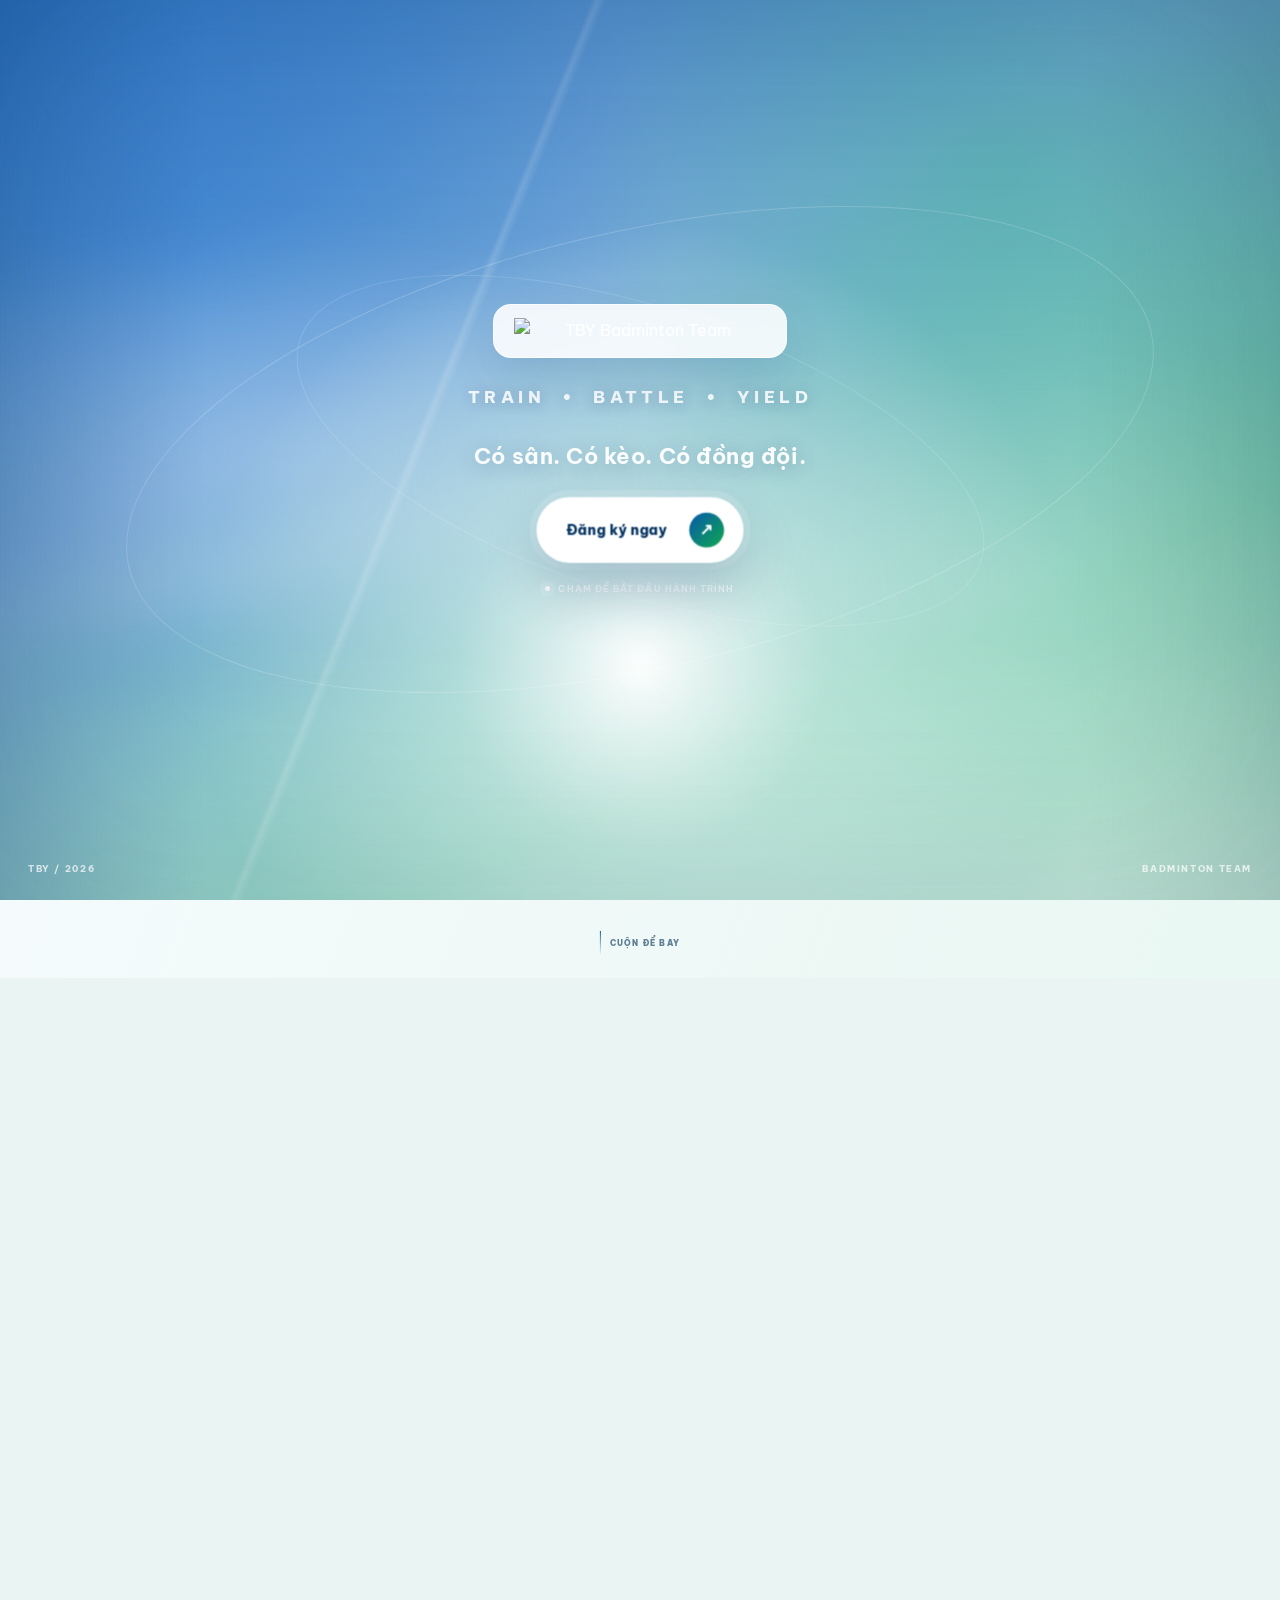
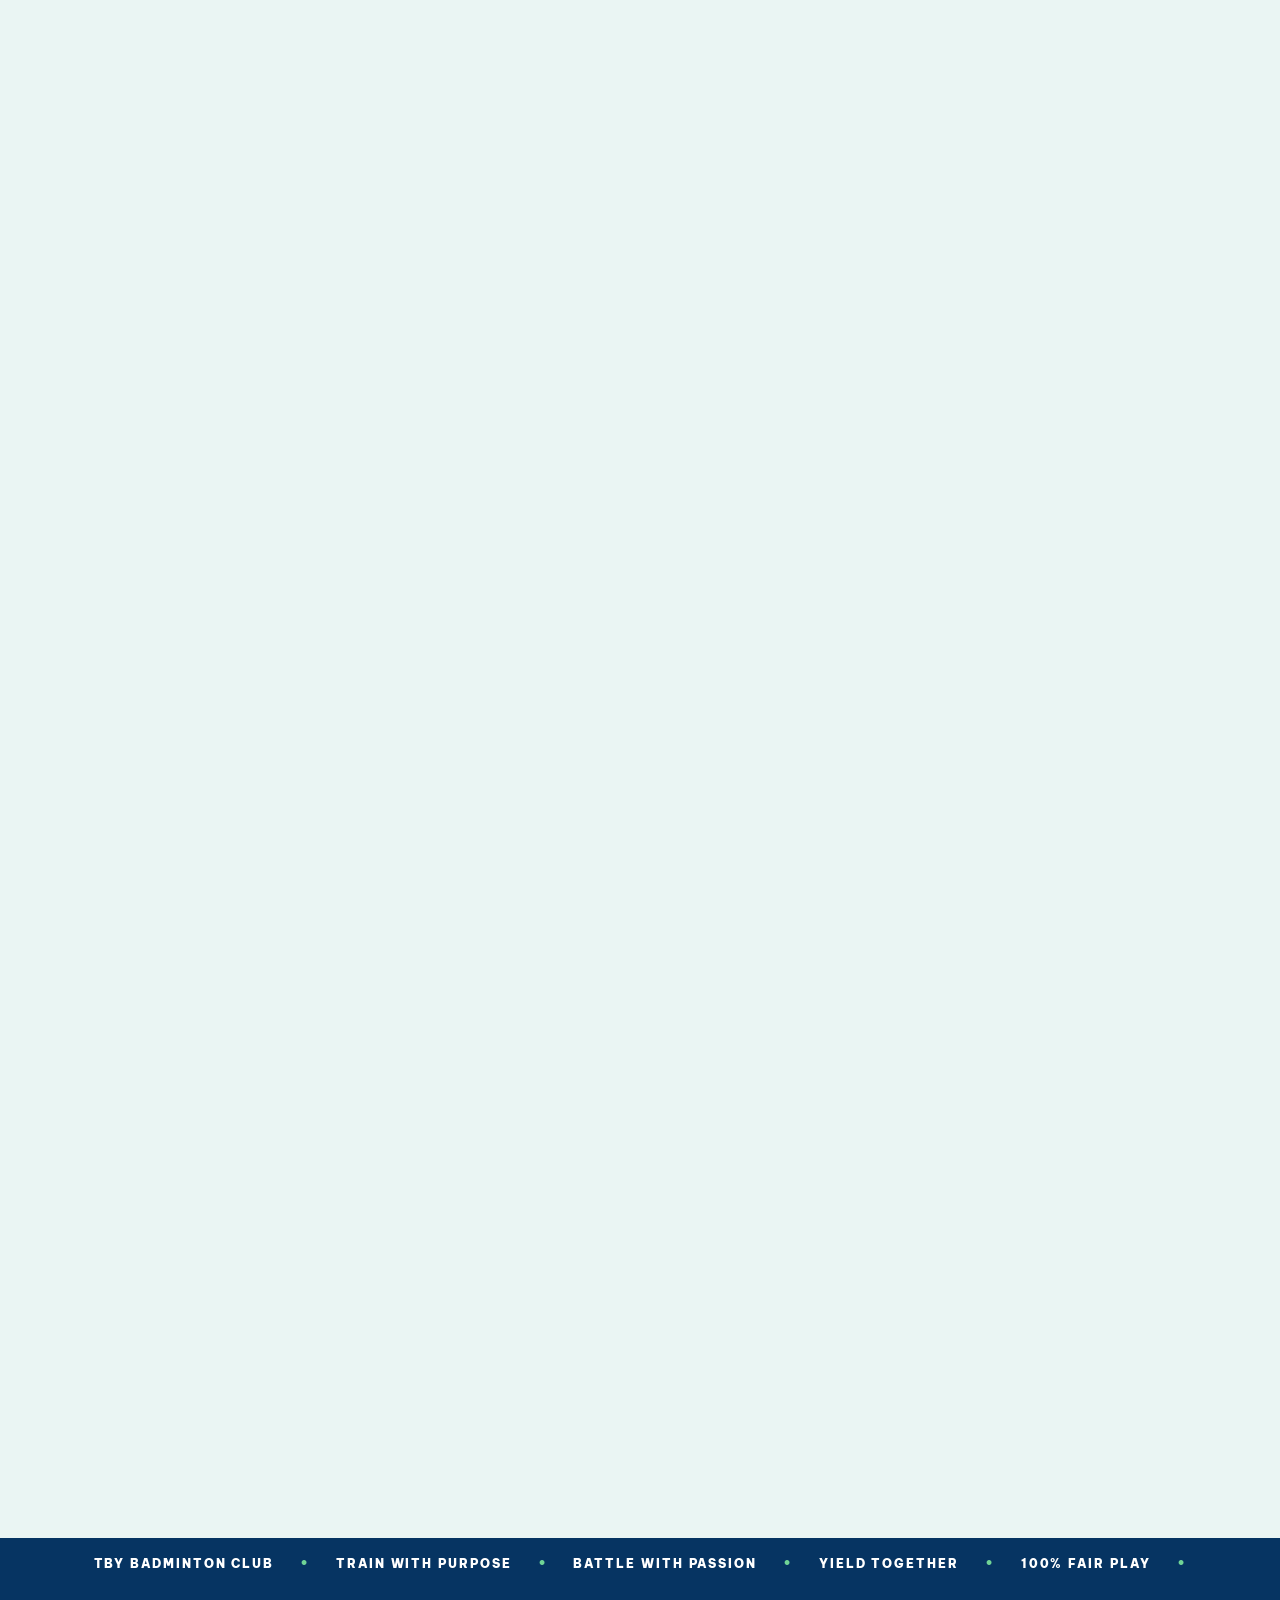
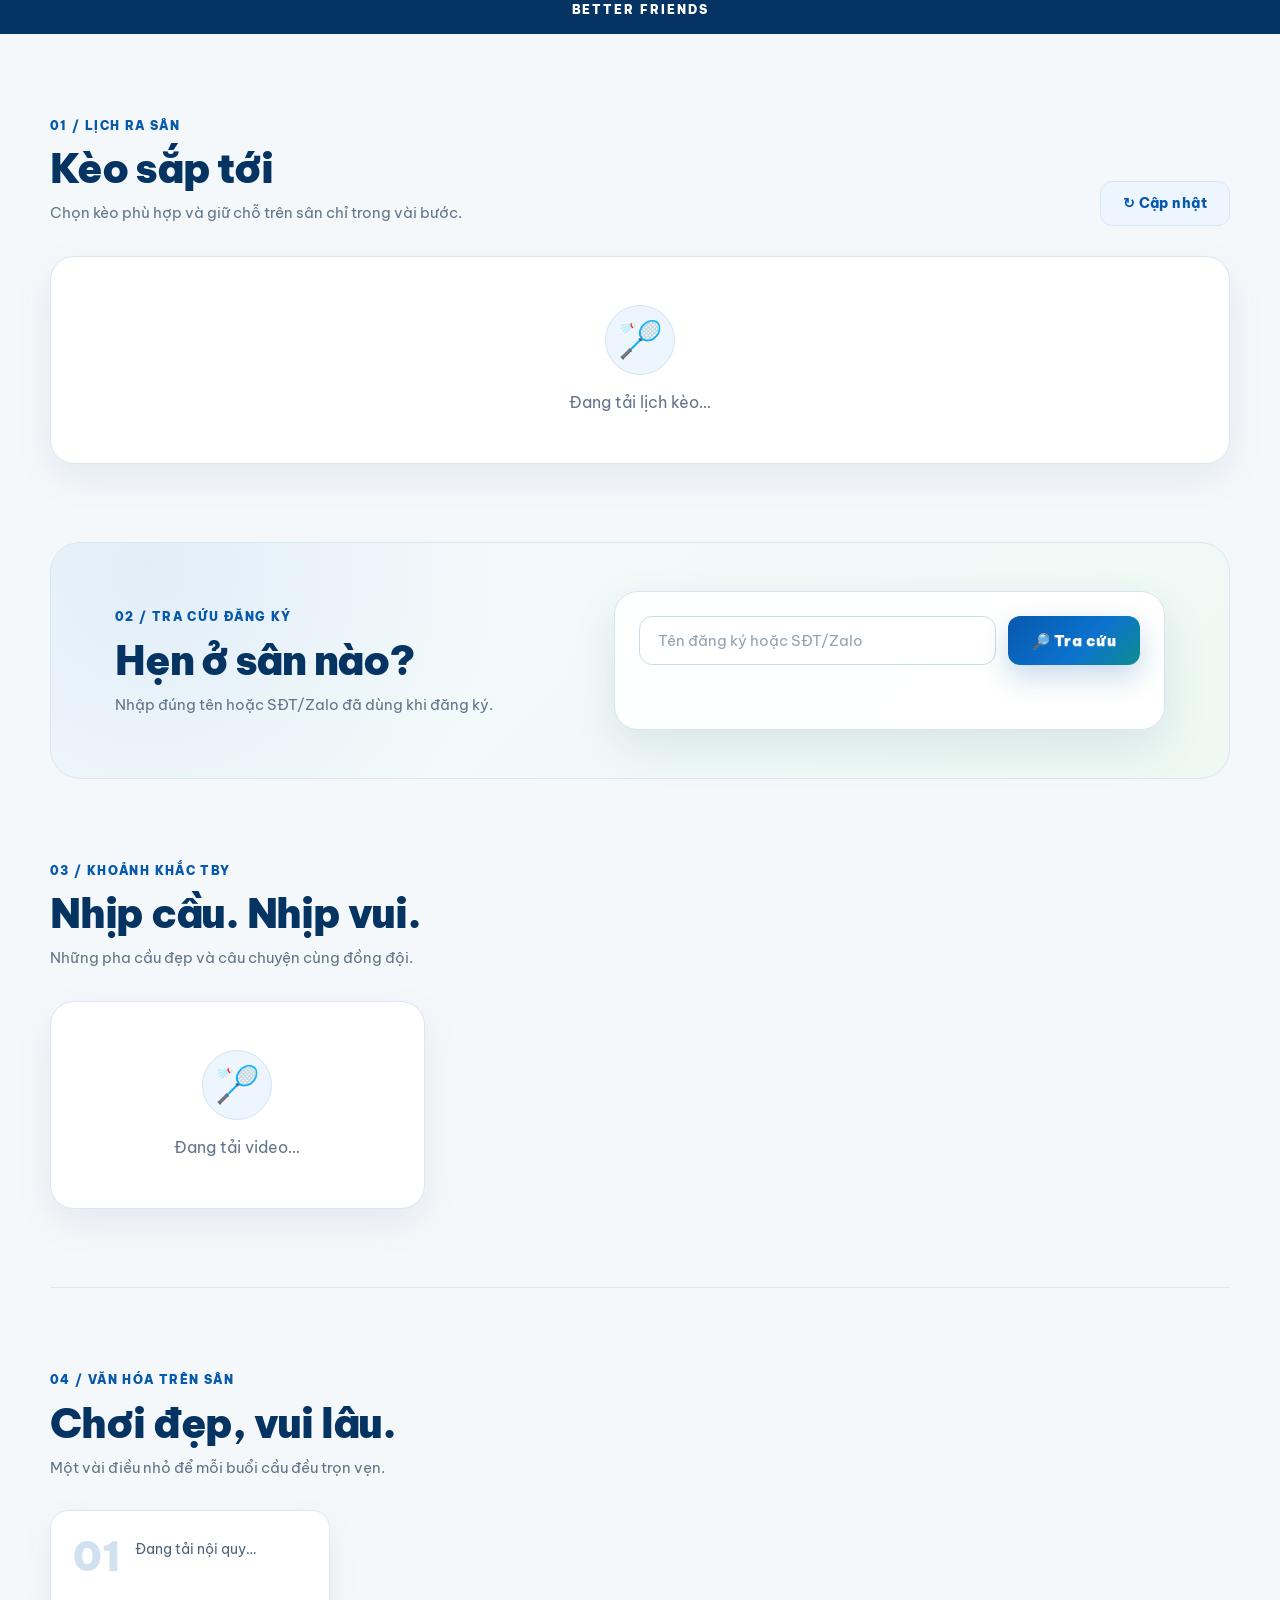
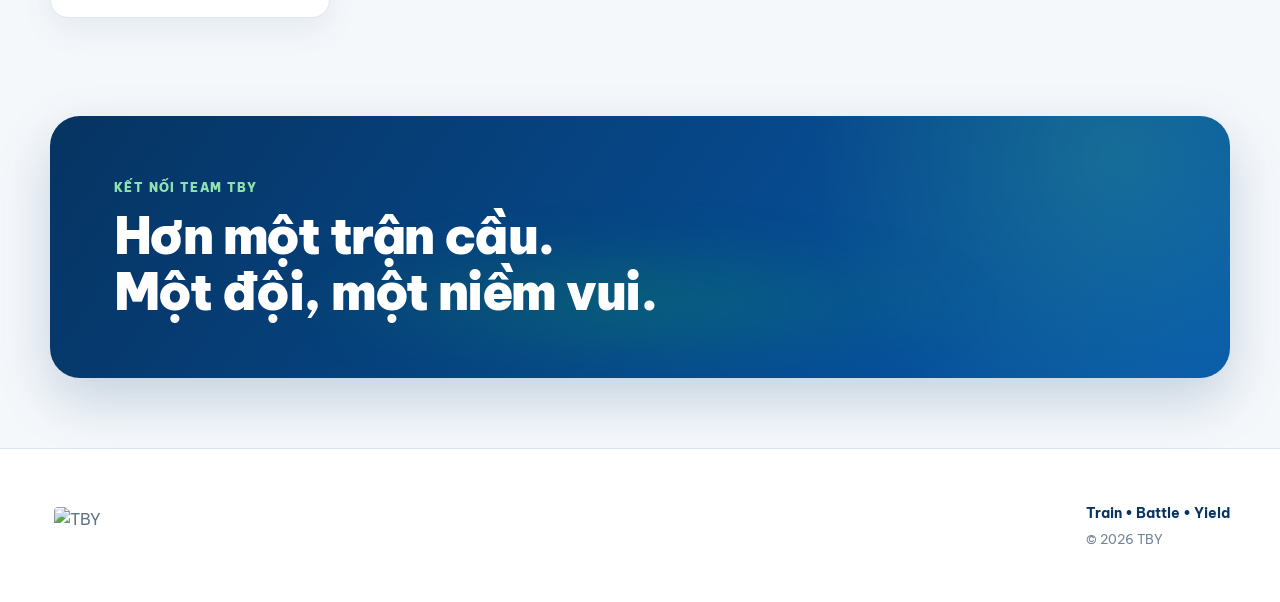
==== commit 91c7c99b: "Add files via upload" ====
--- a/index.html
+++ b/index.html
@@ -10,7 +10,7 @@
   <link rel="preconnect" href="https://fonts.gstatic.com" crossorigin>
   <link href="https://fonts.googleapis.com/css2?family=Be+Vietnam+Pro:wght@400;500;600;700;800;900&display=swap" rel="stylesheet">
   <link rel="stylesheet" href="./styles.css?v=modern-3" />
-  <link rel="stylesheet" href="./theme.css?v=performance-3" />
+  <link rel="stylesheet" href="./theme.css?v=performance-5" />
 
   <script>
     window.addEventListener('DOMContentLoaded', function(){
@@ -23,7 +23,7 @@
   <link rel="stylesheet" href="./success-mascot.css?v=2" />
 </head>
 <body>
-  <section id="tbyIntro" class="tby-intro" aria-labelledby="introTitle">
+  <section id="tbyIntro" class="tby-intro" aria-label="TBY Badminton Team">
     <div id="intro3d" class="tby-intro-3d" aria-hidden="true"></div>
     <div class="intro-orbit intro-orbit-one" aria-hidden="true"></div>
     <div class="intro-orbit intro-orbit-two" aria-hidden="true"></div>
@@ -32,11 +32,8 @@
     <div class="tby-intro-content">
       <img class="intro-logo" src="./assets/logo.png" alt="TBY Badminton Team" />
       <p class="intro-eyebrow">TRAIN&nbsp;&nbsp;•&nbsp;&nbsp;BATTLE&nbsp;&nbsp;•&nbsp;&nbsp;YIELD</p>
-      <h1 id="introTitle" class="intro-title" aria-label="TBY">
-        <span>T</span><span>B</span><span>Y</span>
-      </h1>
       <p class="intro-tagline">Có sân. Có kèo. Có đồng đội.</p>
-      <a id="introEnterBtn" class="intro-enter" href="#keo">
+      <a id="introEnterBtn" class="intro-enter" href="#heroSection">
         <span>Đăng ký ngay</span>
         <span class="intro-enter-arrow" aria-hidden="true">↗</span>
       </a>
@@ -65,8 +62,9 @@
 
   <main id="top">
     <section class="hero" id="heroSection">
-      <div id="hero3d" class="hero-3d-layer" aria-hidden="true"></div>
-      <div class="container hero-content" id="heroInner">
+      <div class="hero-sticky">
+        <div id="hero3d" class="hero-3d-layer" aria-hidden="true"></div>
+        <div class="container hero-content" id="heroInner">
         <div class="hero-copy">
           <p class="hero-tag">TBY BADMINTON CLUB · TRAIN / BATTLE / YIELD</p>
           <h1 id="heroTitle">Chơi hết mình.<br/><span class="cyber-glow-text">Kết nối bền lâu.</span></h1>
@@ -128,8 +126,29 @@
             </div>
           </div>
         </div>
-      </div>
-      
+        </div>
+
+        <div class="journey-scenes" aria-live="polite">
+          <article class="journey-scene journey-scene-two" data-journey-scene="2">
+            <span class="journey-kicker">CHẶNG 02 · CHỌN KÈO</span>
+            <h2>Đúng lịch.<br><span>Đúng trình.</span></h2>
+            <p>Xem sân, khung giờ, chi phí và số chỗ còn lại từ dữ liệu được cập nhật bên dưới.</p>
+          </article>
+          <article class="journey-scene journey-scene-three" data-journey-scene="3">
+            <span class="journey-kicker">CHẶNG 03 · RA SÂN</span>
+            <h2>Sẵn sàng<br><span>vào kèo?</span></h2>
+            <p>Chọn buổi cầu phù hợp và giữ chỗ chỉ trong vài bước.</p>
+            <a class="journey-cta" href="#keo">Xem kèo sắp tới <span>↓</span></a>
+          </article>
+        </div>
+
+        <div class="journey-progress" aria-hidden="true">
+          <span class="journey-progress-number">01</span>
+          <span class="journey-progress-track"><i></i></span>
+          <span>/03</span>
+        </div>
+        <div class="journey-scroll-cue" aria-hidden="true"><span></span> CUỘN ĐỂ BAY</div>
+      </div>
     </section>
 
     <div class="club-strip"><span>TBY BADMINTON CLUB</span><span>•</span><span>TRAIN WITH PURPOSE</span><span>•</span><span>BATTLE WITH PASSION</span><span>•</span><span>YIELD TOGETHER</span><span>•</span><span>100% FAIR PLAY</span><span>•</span><span>BETTER FRIENDS</span></div>
@@ -423,8 +442,9 @@
   </dialog>
 
   <script src="./config.js"></script>
-  <script type="module" src="./intro-3d.js?v=1"></script>
-  <script type="module" src="./hero-3d.js?v=1"></script>
+  <script type="module" src="./intro-3d.js?v=2"></script>
+  <script defer src="./journey-scroll.js?v=1"></script>
+  <script type="module" src="./hero-3d.js?v=2"></script>
   <script type="module" src="./app.js?v=levels-r23"></script>
   <script defer src="./motion.js?v=original-mascot-15"></script>
   <script defer src="./mascot-scene-r21.js"></script>
--- a/theme.css
+++ b/theme.css
@@ -3113,7 +3113,7 @@
   transition: opacity 1.2s ease;
 }
 
-.tby-intro.intro-3d-ready .tby-intro-3d { opacity: .92; }
+.tby-intro.intro-3d-ready .tby-intro-3d { opacity: 1; }
 .tby-intro-3d canvas { display: block; width: 100%; height: 100%; }
 
 .tby-intro-content {
@@ -3128,10 +3128,10 @@
 }
 
 .intro-logo {
-  width: clamp(108px, 11vw, 154px);
+  width: clamp(220px, 23vw, 320px);
   height: auto;
-  margin-bottom: 18px;
-  padding: 9px 13px;
+  margin-bottom: 26px;
+  padding: 13px 20px;
   object-fit: contain;
   background: rgba(255,255,255,.88);
   border: 1px solid rgba(255,255,255,.75);
@@ -3146,38 +3146,12 @@
 }
 
 .intro-eyebrow {
-  margin: 0 0 7px;
+  margin: 0 0 10px;
   color: rgba(255,255,255,.88);
-  font-size: clamp(9px, 1vw, 12px);
+  font-size: clamp(13px, 1.35vw, 17px);
   font-weight: 800;
-  letter-spacing: .24em;
+  letter-spacing: .26em;
   text-shadow: 0 2px 14px rgba(0,52,105,.28);
-}
-
-.intro-title {
-  display: flex;
-  justify-content: center;
-  margin: 0;
-  padding-left: .16em;
-  color: #fff !important;
-  font-size: clamp(116px, 20vw, 290px);
-  font-weight: 300;
-  line-height: .82;
-  letter-spacing: .16em;
-  text-shadow: 0 18px 70px rgba(6,64,120,.24);
-  filter: drop-shadow(0 1px 0 rgba(255,255,255,.42));
-}
-
-.intro-title span {
-  display: inline-block;
-  animation: intro-letter 5.5s ease-in-out infinite;
-}
-.intro-title span:nth-child(2) { animation-delay: -.35s; }
-.intro-title span:nth-child(3) { animation-delay: -.7s; }
-
-@keyframes intro-letter {
-  0%, 100% { transform: translate3d(0,0,0) rotateX(0); }
-  50% { transform: translate3d(0,-7px,18px) rotateX(3deg); }
 }
 
 .intro-tagline {
@@ -3309,10 +3283,9 @@
 }
 
 @media (max-width: 700px) {
-  .intro-logo { width: 112px; margin-bottom: 22px; border-radius: 15px; }
-  .intro-eyebrow { margin-bottom: 17px; letter-spacing: .16em; }
-  .intro-title { font-size: clamp(96px, 33vw, 150px); padding-left: .1em; letter-spacing: .1em; }
-  .intro-tagline { margin-top: 22px; font-size: 16px; }
+  .intro-logo { width: min(62vw, 250px); margin-bottom: 25px; padding: 12px 17px; border-radius: 17px; }
+  .intro-eyebrow { margin-bottom: 12px; font-size: 11px; letter-spacing: .17em; }
+  .intro-tagline { margin-top: 18px; font-size: 16px; }
   .intro-orbit-one { width: 135vw; }
   .intro-orbit-two { width: 94vw; }
   .intro-corner { bottom: 16px; font-size: 7px; }
@@ -3323,10 +3296,303 @@
 @media (prefers-reduced-motion: reduce) {
   .tby-intro::before,
   .intro-logo,
-  .intro-title span,
   .intro-speed-lines,
   .intro-hint span { animation: none !important; }
   .tby-intro,
   .tby-intro-3d { transition-duration: .25s !important; }
   .tby-intro.intro-leaving .tby-intro-content { animation: none; opacity: 0; }
 }
+
+/* ========================================================================== 
+   Scroll flight — the main hero becomes a three-stage, ATMOS-like journey
+   ========================================================================== */
+.hero {
+  --journey-progress: 0;
+  --journey-bg-opacity: .28;
+  --journey-bg-x: 78%;
+  --journey-bg-scale: 1.015;
+  display: block;
+  height: 340vh;
+  min-height: 2100px;
+  overflow: clip;
+  background: #eaf5f3 !important;
+}
+
+.hero::before,
+.hero::after { display: none; }
+
+.hero-sticky {
+  position: sticky;
+  top: 0;
+  display: grid;
+  width: 100%;
+  height: 100svh;
+  min-height: 620px;
+  place-items: center;
+  overflow: hidden;
+  isolation: isolate;
+  background: #eff8f7;
+}
+
+.hero-sticky::before {
+  content: "";
+  position: absolute;
+  inset: -8px;
+  z-index: -3;
+  background-image: var(--hero-img, none);
+  background-position: center;
+  background-size: cover;
+  filter: blur(.6px) saturate(.94);
+  opacity: var(--journey-bg-opacity);
+  transform: scale(var(--journey-bg-scale));
+  transition: opacity .2s linear;
+}
+
+.hero-sticky::after {
+  content: "";
+  position: absolute;
+  inset: 0;
+  z-index: -2;
+  pointer-events: none;
+  background:
+    radial-gradient(circle at var(--journey-bg-x) 42%, rgba(59,199,132,.2), transparent 35%),
+    linear-gradient(110deg, rgba(247,252,255,.94) 0%, rgba(242,250,249,.74) 48%, rgba(226,247,237,.47) 100%);
+}
+
+.hero-sticky .hero-3d-layer {
+  position: absolute;
+  inset: 0;
+  z-index: 1;
+  width: 100%;
+  height: 100%;
+  background: transparent;
+  border: 0;
+  opacity: .58;
+  -webkit-mask-image: linear-gradient(90deg, rgba(0,0,0,.2), #000 34%, #000);
+  mask-image: linear-gradient(90deg, rgba(0,0,0,.2), #000 34%, #000);
+}
+
+.hero-content {
+  position: absolute;
+  inset: 0;
+  z-index: 3;
+  width: min(1180px, calc(100% - 40px));
+  height: 100%;
+  margin: 0 auto;
+  padding-top: clamp(88px, 10vh, 120px);
+  padding-bottom: clamp(52px, 7vh, 82px);
+  opacity: var(--hero-intro-opacity, 1);
+  transform: translate3d(0, var(--hero-intro-shift, 0), 0) scale(var(--hero-intro-scale, 1));
+  filter: blur(var(--hero-intro-blur, 0));
+  will-change: opacity, transform, filter;
+}
+
+.hero-content.is-inactive { pointer-events: none; }
+
+.journey-scenes {
+  position: absolute;
+  inset: 0;
+  z-index: 4;
+  width: min(1180px, calc(100% - 40px));
+  margin: 0 auto;
+  pointer-events: none;
+}
+
+.journey-scene {
+  --scene-opacity: 0;
+  --scene-shift: 60px;
+  position: absolute;
+  top: 50%;
+  width: min(590px, 54vw);
+  opacity: var(--scene-opacity);
+  transform: translate3d(0, calc(-50% + var(--scene-shift)), 0);
+  filter: blur(calc((1 - var(--scene-opacity)) * 9px));
+  will-change: opacity, transform, filter;
+  pointer-events: none;
+}
+
+.journey-scene.is-active { pointer-events: auto; }
+.journey-scene-two { right: 2%; text-align: right; }
+.journey-scene-three { left: 50%; text-align: center; transform: translate3d(-50%, calc(-50% + var(--scene-shift)), 0); }
+
+.journey-kicker {
+  display: inline-flex;
+  align-items: center;
+  gap: 8px;
+  margin-bottom: 18px;
+  color: var(--brand-blue);
+  font-size: 11px;
+  font-weight: 900;
+  letter-spacing: .16em;
+}
+.journey-kicker::before {
+  content: "";
+  width: 22px;
+  height: 2px;
+  background: linear-gradient(90deg, var(--brand-blue), var(--brand-green));
+}
+
+.journey-scene h2 {
+  margin: 0;
+  color: var(--brand-blue-dark);
+  font-size: clamp(62px, 7.5vw, 112px);
+  font-weight: 800;
+  line-height: .9;
+  letter-spacing: -.065em;
+  text-wrap: balance;
+}
+.journey-scene h2 span {
+  color: transparent;
+  -webkit-text-stroke: 1.5px var(--brand-blue);
+  text-shadow: 0 14px 38px rgba(7,89,173,.08);
+}
+.journey-scene p {
+  max-width: 510px;
+  margin: 24px 0 0 auto;
+  color: #46677f;
+  font-size: clamp(15px, 1.35vw, 18px);
+  line-height: 1.75;
+}
+.journey-scene-three p { margin-right: auto; }
+
+.journey-cta {
+  display: inline-flex;
+  min-height: 54px;
+  align-items: center;
+  gap: 18px;
+  margin-top: 28px;
+  padding: 11px 12px 11px 24px;
+  color: #fff;
+  background: linear-gradient(135deg, var(--brand-blue), #0c73c9 58%, var(--brand-green));
+  border-radius: 999px;
+  box-shadow: 0 18px 40px rgba(7,89,173,.2);
+  font-size: 13px;
+  font-weight: 800;
+  transition: transform .25s ease, box-shadow .25s ease;
+}
+.journey-cta span {
+  display: grid;
+  width: 32px;
+  height: 32px;
+  place-items: center;
+  color: var(--brand-blue-dark);
+  background: #fff;
+  border-radius: 50%;
+}
+.journey-cta:hover { color: #fff; transform: translateY(-3px); box-shadow: 0 24px 48px rgba(7,89,173,.26); }
+
+.journey-progress {
+  position: absolute;
+  top: 50%;
+  right: 24px;
+  z-index: 6;
+  display: flex;
+  flex-direction: column;
+  align-items: center;
+  gap: 9px;
+  color: #557389;
+  font-size: 8px;
+  font-weight: 900;
+  letter-spacing: .1em;
+  transform: translateY(-50%);
+}
+.journey-progress-track {
+  position: relative;
+  width: 2px;
+  height: 122px;
+  overflow: hidden;
+  background: rgba(7,89,173,.13);
+  border-radius: 99px;
+}
+.journey-progress-track i {
+  position: absolute;
+  inset: 0;
+  display: block;
+  background: linear-gradient(180deg, var(--brand-blue), var(--brand-green));
+  border-radius: inherit;
+  transform: scaleY(.025);
+  transform-origin: top;
+  will-change: transform;
+}
+
+.journey-scroll-cue {
+  position: absolute;
+  bottom: 23px;
+  left: 50%;
+  z-index: 6;
+  display: flex;
+  align-items: center;
+  gap: 9px;
+  color: #607f94;
+  font-size: 8px;
+  font-weight: 900;
+  letter-spacing: .15em;
+  transform: translateX(-50%);
+  transition: opacity .15s linear;
+}
+.journey-scroll-cue span {
+  display: block;
+  width: 1px;
+  height: 24px;
+  background: linear-gradient(var(--brand-blue), transparent);
+  animation: journey-cue 1.7s ease-in-out infinite;
+}
+@keyframes journey-cue { 50% { transform: translateY(7px); opacity: .35; } }
+
+@media (max-width: 768px) {
+  .hero { height: 300vh; min-height: 1800px; }
+  .hero-sticky { min-height: 560px; }
+  .hero-sticky::before { background-position: 61% center; opacity: var(--journey-bg-opacity); }
+  .hero-sticky::after {
+    background:
+      radial-gradient(circle at 65% 62%, rgba(53,195,127,.18), transparent 40%),
+      linear-gradient(180deg, rgba(247,252,255,.91), rgba(234,249,242,.59));
+  }
+  .hero-sticky .hero-3d-layer {
+    opacity: .42;
+    -webkit-mask-image: linear-gradient(180deg, rgba(0,0,0,.25), #000 35%, #000);
+    mask-image: linear-gradient(180deg, rgba(0,0,0,.25), #000 35%, #000);
+  }
+  .hero-content {
+    display: grid;
+    width: min(calc(100% - 28px), 1180px);
+    align-content: center;
+    padding: 74px 0 68px;
+  }
+  .hero-content .hero-art { display: none; }
+  .hero-content .hero-copy { max-width: 620px; }
+  .hero h1 { font-size: clamp(42px, 11.5vw, 62px); }
+  .journey-scenes { width: min(calc(100% - 40px), 1180px); }
+  .journey-scene,
+  .journey-scene-two,
+  .journey-scene-three {
+    left: 0;
+    right: auto;
+    width: calc(100% - 28px);
+    text-align: left;
+    transform: translate3d(0, calc(-50% + var(--scene-shift)), 0);
+  }
+  .journey-scene h2 { font-size: clamp(52px, 16vw, 82px); }
+  .journey-scene p,
+  .journey-scene-three p { margin-right: 0; margin-left: 0; font-size: 15px; }
+  .journey-progress { right: 10px; }
+  .journey-progress-track { height: 94px; }
+}
+
+@media (max-width: 480px) {
+  .hero-content .hero-tag { margin-bottom: 18px; }
+  .hero-content .hero-actions { margin-bottom: 20px; }
+  .hero-content .hero-footnote { margin-top: 2px; }
+  .journey-scene h2 { font-size: clamp(48px, 15.5vw, 68px); }
+  .journey-kicker { font-size: 9px; }
+  .journey-scroll-cue { bottom: 14px; }
+}
+
+@media (prefers-reduced-motion: reduce) {
+  .hero { height: auto; min-height: auto; }
+  .hero-sticky { position: relative; height: auto; min-height: 680px; }
+  .hero-content { position: relative; min-height: 680px; opacity: 1 !important; transform: none; filter: none; }
+  .journey-scenes,
+  .journey-progress,
+  .journey-scroll-cue { display: none; }
+}
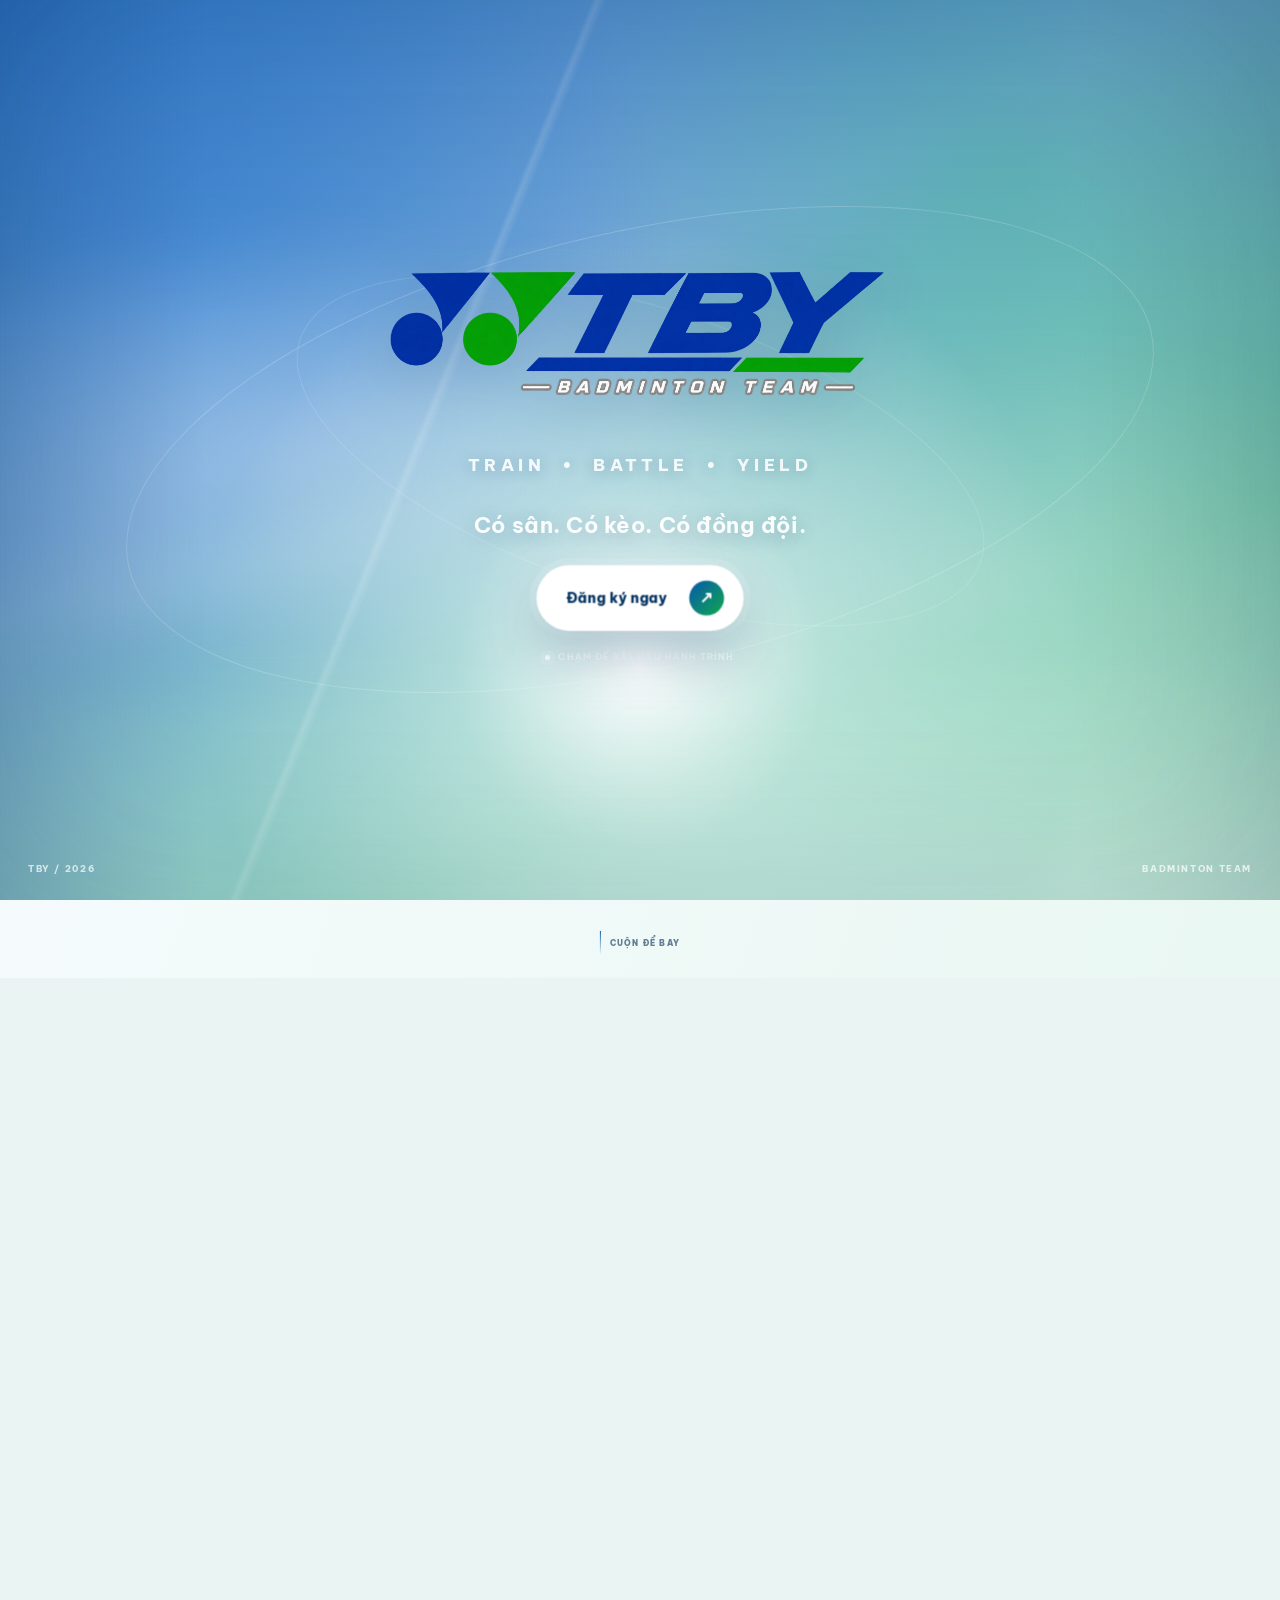
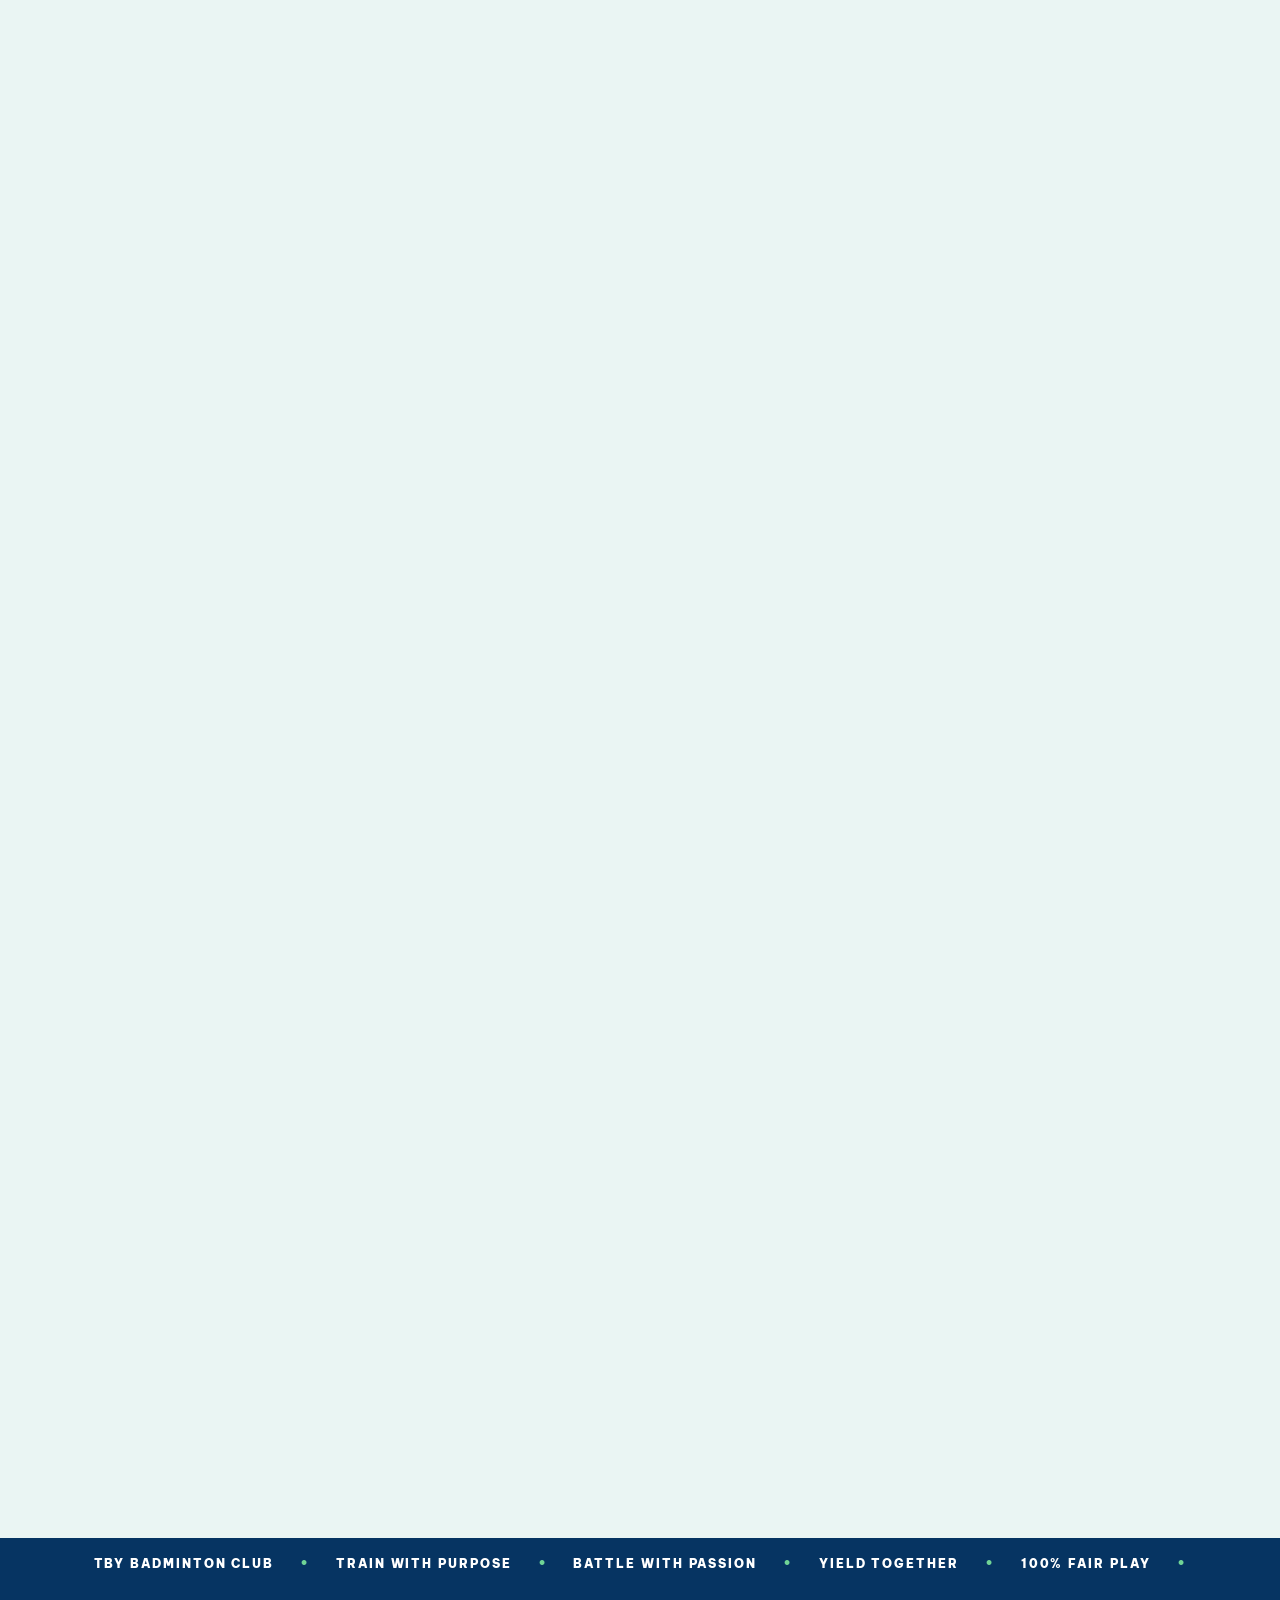
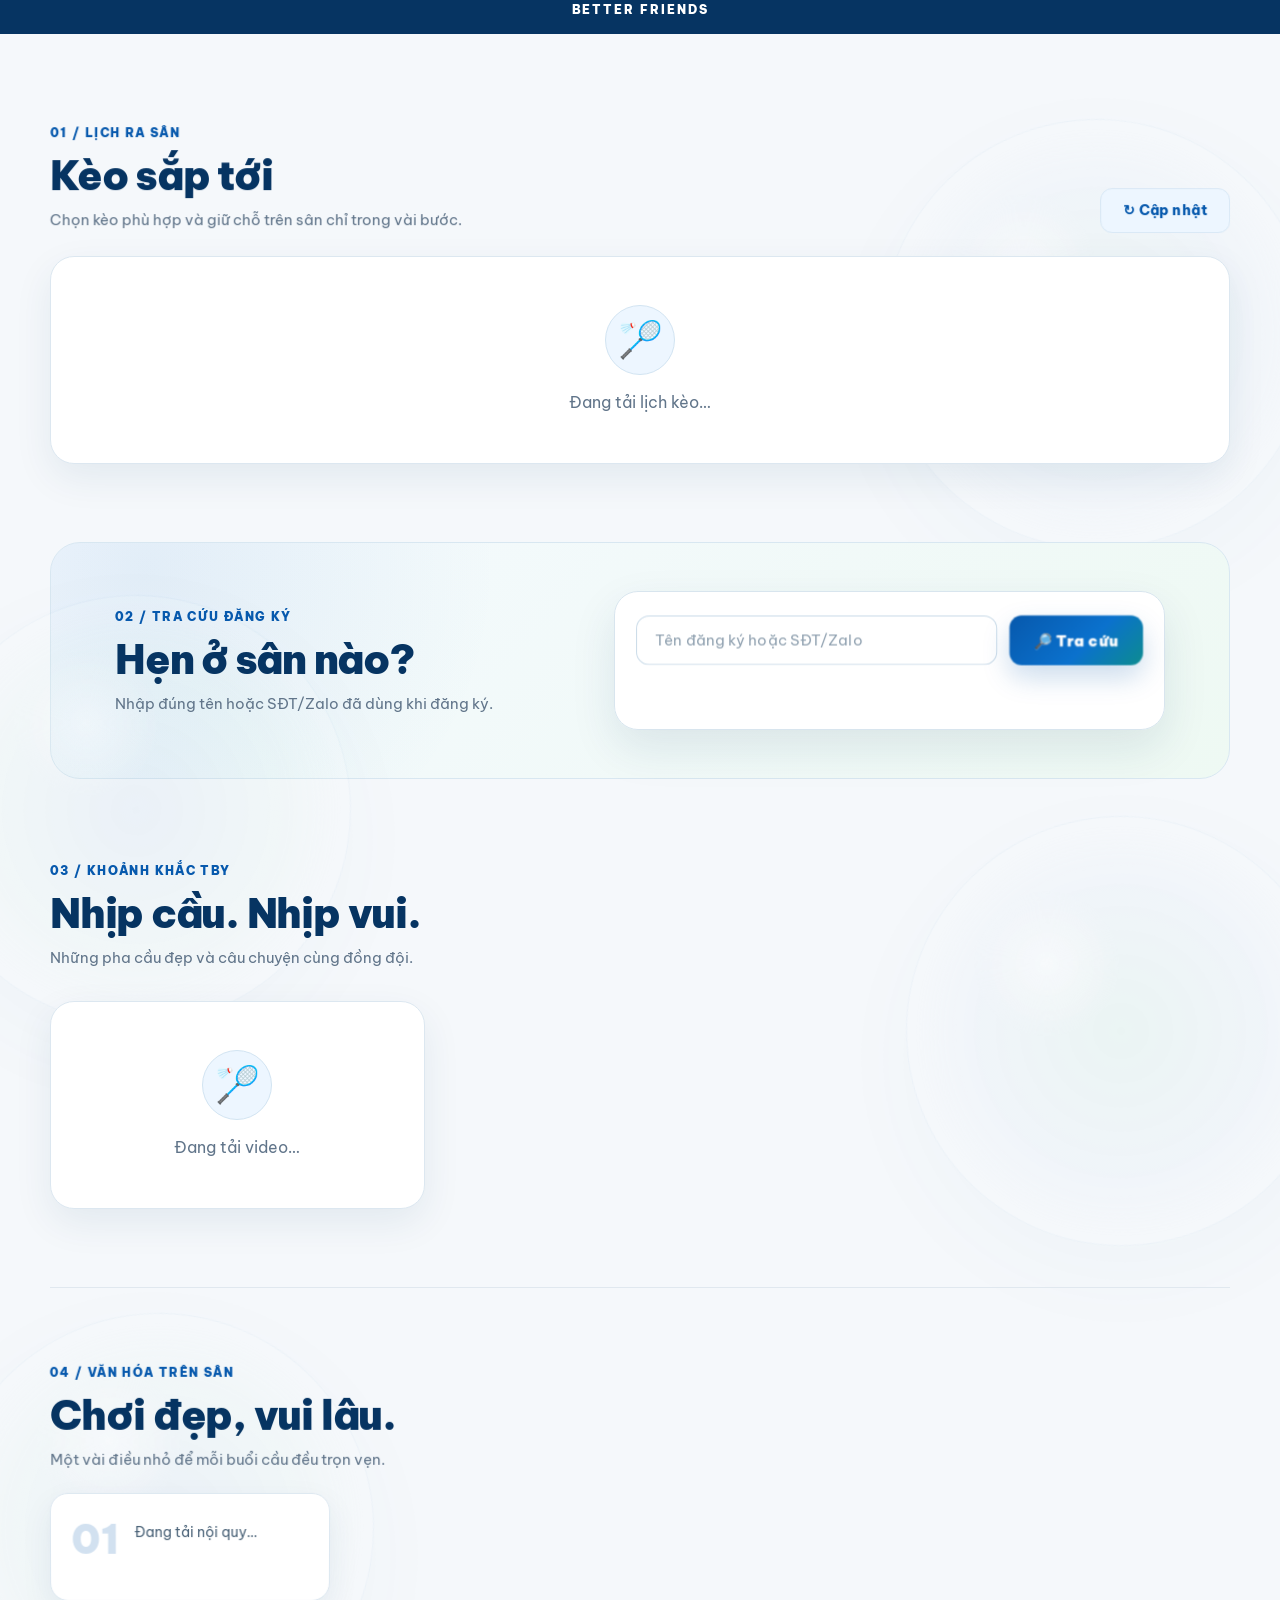
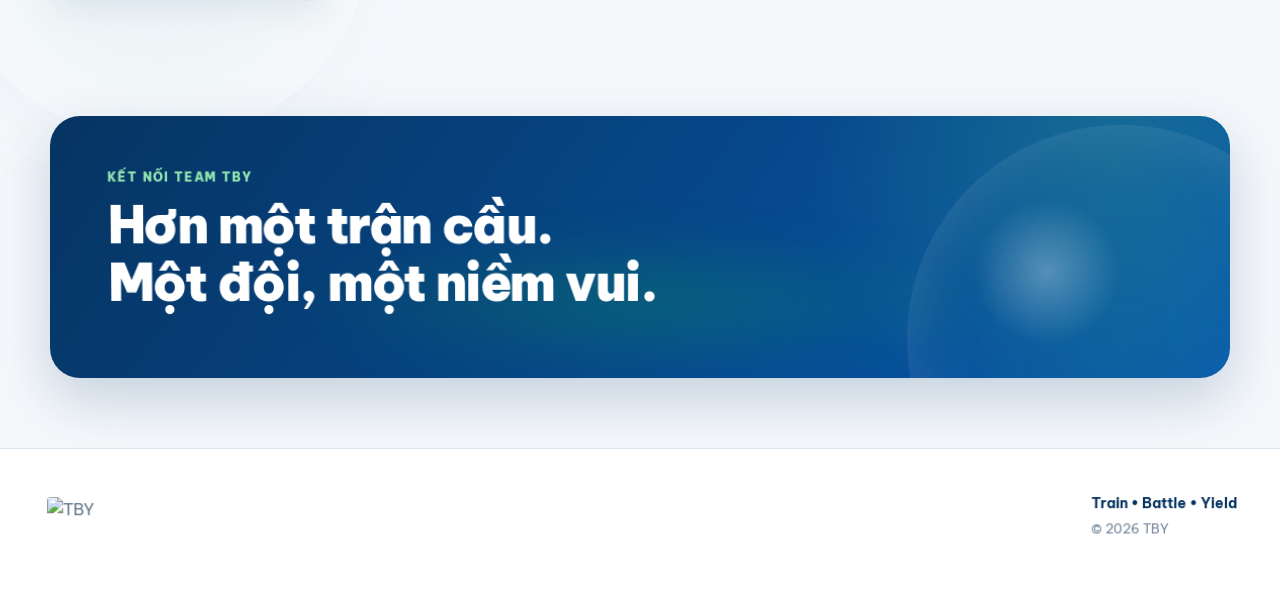
==== commit 7a824e3c: "Add files via upload" ====
--- a/index.html
+++ b/index.html
@@ -10,7 +10,7 @@
   <link rel="preconnect" href="https://fonts.gstatic.com" crossorigin>
   <link href="https://fonts.googleapis.com/css2?family=Be+Vietnam+Pro:wght@400;500;600;700;800;900&display=swap" rel="stylesheet">
   <link rel="stylesheet" href="./styles.css?v=modern-3" />
-  <link rel="stylesheet" href="./theme.css?v=performance-5" />
+  <link rel="stylesheet" href="./theme.css?v=performance-8" />
 
   <script>
     window.addEventListener('DOMContentLoaded', function(){
@@ -30,7 +30,7 @@
     <div class="intro-speed-lines" aria-hidden="true"></div>
 
     <div class="tby-intro-content">
-      <img class="intro-logo" src="./assets/logo.png" alt="TBY Badminton Team" />
+      <img class="intro-logo" src="./assets/logo-transparent.png" alt="TBY Badminton Team" width="2021" height="778" />
       <p class="intro-eyebrow">TRAIN&nbsp;&nbsp;•&nbsp;&nbsp;BATTLE&nbsp;&nbsp;•&nbsp;&nbsp;YIELD</p>
       <p class="intro-tagline">Có sân. Có kèo. Có đồng đội.</p>
       <a id="introEnterBtn" class="intro-enter" href="#heroSection">
@@ -128,13 +128,13 @@
         </div>
         </div>
 
-        <div class="journey-scenes" aria-live="polite">
-          <article class="journey-scene journey-scene-two" data-journey-scene="2">
+        <div class="journey-scenes">
+          <article class="journey-scene journey-scene-two" data-journey-scene="2" aria-hidden="true" inert>
             <span class="journey-kicker">CHẶNG 02 · CHỌN KÈO</span>
             <h2>Đúng lịch.<br><span>Đúng trình.</span></h2>
             <p>Xem sân, khung giờ, chi phí và số chỗ còn lại từ dữ liệu được cập nhật bên dưới.</p>
           </article>
-          <article class="journey-scene journey-scene-three" data-journey-scene="3">
+          <article class="journey-scene journey-scene-three" data-journey-scene="3" aria-hidden="true" inert>
             <span class="journey-kicker">CHẶNG 03 · RA SÂN</span>
             <h2>Sẵn sàng<br><span>vào kèo?</span></h2>
             <p>Chọn buổi cầu phù hợp và giữ chỗ chỉ trong vài bước.</p>
@@ -442,11 +442,11 @@
   </dialog>
 
   <script src="./config.js"></script>
-  <script type="module" src="./intro-3d.js?v=2"></script>
-  <script defer src="./journey-scroll.js?v=1"></script>
-  <script type="module" src="./hero-3d.js?v=2"></script>
+  <script type="module" src="./intro-3d.js?v=4"></script>
+  <script defer src="./journey-scroll.js?v=2"></script>
+  <script type="module" src="./hero-3d.js?v=4"></script>
   <script type="module" src="./app.js?v=levels-r23"></script>
-  <script defer src="./motion.js?v=original-mascot-15"></script>
+  <script defer src="./motion.js?v=page-depth-1"></script>
   <script defer src="./mascot-scene-r21.js"></script>
 </body>
 </html>
--- a/theme.css
+++ b/theme.css
@@ -3128,16 +3128,19 @@
 }
 
 .intro-logo {
-  width: clamp(220px, 23vw, 320px);
+  width: clamp(340px, 40vw, 560px);
+  max-width: calc(100vw - 30px);
   height: auto;
-  margin-bottom: 26px;
-  padding: 13px 20px;
+  margin-inline: auto;
+  margin-bottom: 20px;
+  padding: 0;
   object-fit: contain;
-  background: rgba(255,255,255,.88);
-  border: 1px solid rgba(255,255,255,.75);
-  border-radius: 18px;
-  box-shadow: 0 18px 45px rgba(8,54,99,.14);
-  backdrop-filter: blur(14px);
+  background: transparent;
+  border: 0;
+  border-radius: 0;
+  box-shadow: none;
+  filter: drop-shadow(0 16px 28px rgba(4,47,91,.2));
+  backdrop-filter: none;
   animation: intro-logo-float 4.8s ease-in-out infinite;
 }
 
@@ -3283,7 +3286,7 @@
 }
 
 @media (max-width: 700px) {
-  .intro-logo { width: min(62vw, 250px); margin-bottom: 25px; padding: 12px 17px; border-radius: 17px; }
+  .intro-logo { width: min(88vw, 420px); margin-bottom: 20px; padding: 0; border-radius: 0; }
   .intro-eyebrow { margin-bottom: 12px; font-size: 11px; letter-spacing: .17em; }
   .intro-tagline { margin-top: 18px; font-size: 16px; }
   .intro-orbit-one { width: 135vw; }
@@ -3596,3 +3599,332 @@
   .journey-progress,
   .journey-scroll-cue { display: none; }
 }
+
+/* ========================================================================== 
+   Page-wide spatial motion + compact mobile rhythm
+   ========================================================================== */
+.page-depth-ready main {
+  perspective: 1600px;
+  perspective-origin: 50% 35vh;
+}
+
+.page-depth-ready .motion-depth {
+  --motion-y: 0px;
+  --motion-z: 0px;
+  --motion-rx: 0deg;
+  --motion-ry: 0deg;
+  --motion-lift: 0px;
+  transform:
+    perspective(1200px)
+    translate3d(0, calc(var(--motion-y) + var(--motion-lift)), var(--motion-z))
+    rotateX(var(--motion-rx))
+    rotateY(var(--motion-ry));
+  transform-style: preserve-3d;
+  backface-visibility: hidden;
+  transition: transform .16s linear, box-shadow .28s ease;
+}
+
+.page-depth-ready .motion-depth-card {
+  will-change: transform;
+}
+
+@media (hover: hover) and (pointer: fine) {
+  .page-depth-ready .motion-depth-card:hover { --motion-lift: -5px; }
+}
+
+.page-depth-ready .motion-depth:focus-within {
+  transform:
+    perspective(1200px)
+    translate3d(0, var(--motion-y), var(--motion-z))
+    rotateX(0deg)
+    rotateY(0deg);
+}
+
+.page-depth-ready .event-card .event-hero,
+.page-depth-ready .lookup-card > *,
+.page-depth-ready .video-card .video-frame,
+.page-depth-ready .video-card > h3,
+.page-depth-ready .rule-grid > article > *,
+.page-depth-ready .follow-inner > *,
+.page-depth-ready .footer-inner > * {
+  transform: translateZ(14px);
+  transform-style: preserve-3d;
+}
+
+.page-depth-ready .event-card .event-hero,
+.page-depth-ready .video-card .video-frame {
+  transform: translateZ(22px);
+}
+
+.page-depth-section {
+  --section-depth-x: 0px;
+  --section-depth-y: 0px;
+  position: relative;
+  isolation: isolate;
+}
+
+.page-depth-section > :not(.section-depth-orb) {
+  position: relative;
+  z-index: 1;
+}
+
+.section-depth-orb {
+  position: absolute;
+  top: 12%;
+  right: -8%;
+  z-index: 0;
+  width: clamp(190px, 34vw, 430px);
+  aspect-ratio: 1;
+  pointer-events: none;
+  opacity: .34;
+  border: 1px solid rgba(7,89,173,.11);
+  border-radius: 50%;
+  background:
+    radial-gradient(circle at 35% 32%, rgba(255,255,255,.85), transparent 18%),
+    radial-gradient(circle, rgba(16,169,79,.13), rgba(7,89,173,.06) 48%, transparent 70%);
+  box-shadow: inset 0 0 60px rgba(255,255,255,.38), 0 28px 70px rgba(17,61,96,.06);
+  transform: translate3d(var(--section-depth-x), var(--section-depth-y), 0) rotate(-8deg);
+  transition: transform .16s linear;
+}
+
+.section-depth-orb-alt {
+  right: auto;
+  left: -10%;
+  background:
+    radial-gradient(circle at 35% 32%, rgba(255,255,255,.82), transparent 18%),
+    radial-gradient(circle, rgba(7,89,173,.13), rgba(16,169,79,.05) 48%, transparent 70%);
+  transform: translate3d(var(--section-depth-x), var(--section-depth-y), 0) rotate(10deg);
+}
+
+@media (max-width: 768px) {
+  :root { --mobile-header-height: 64px; }
+
+  body { background-attachment: scroll !important; }
+  .topbar {
+    height: var(--mobile-header-height);
+    min-height: var(--mobile-header-height);
+    padding: 7px 12px;
+    backdrop-filter: none !important;
+    -webkit-backdrop-filter: none !important;
+  }
+  .brand img { height: 38px; max-width: 150px; }
+  .nav-admin { padding: 7px 12px !important; font-size: 12px; }
+
+  .hero {
+    height: 255svh;
+    min-height: 0;
+  }
+  .hero-sticky {
+    top: var(--mobile-header-height);
+    height: calc(100svh - var(--mobile-header-height));
+    min-height: 0;
+  }
+  @supports (height: 100dvh) {
+    .hero-sticky { height: calc(100dvh - var(--mobile-header-height)); }
+  }
+  .hero-sticky .hero-3d-layer { opacity: .56; }
+  .hero-content {
+    align-content: center;
+    padding: 44px 0 34px;
+  }
+  .hero-content,
+  .journey-scene { filter: none !important; }
+  .hero h1 {
+    margin-bottom: 15px;
+    font-size: clamp(38px, 10.8vw, 54px);
+    line-height: 1.01;
+  }
+  .hero p.hero-sub {
+    margin-bottom: 21px;
+    font-size: 14.5px;
+    line-height: 1.6;
+  }
+  .hero-actions { gap: 9px; margin-bottom: 17px; }
+  .hero .btn,
+  .hero-secondary { min-height: 46px; padding: 11px 16px; }
+  .hero-stats { gap: 7px; margin-bottom: 12px; }
+  .hero-stat-pill { padding: 5px 10px; font-size: 10.5px; }
+  .hero-footnote { font-size: 9px !important; }
+
+  .journey-scenes { width: calc(100% - 32px); }
+  .journey-scene,
+  .journey-scene-two,
+  .journey-scene-three { width: calc(100% - 18px); }
+  .journey-scene h2 { font-size: clamp(48px, 14.5vw, 72px); }
+  .journey-scene p,
+  .journey-scene-three p { margin-top: 18px; line-height: 1.6; }
+  .journey-cta { min-height: 50px; margin-top: 21px; }
+
+  .club-strip { gap: 13px; padding: 10px 14px; font-size: 9.5px; }
+  .section { padding: 46px 0; }
+  .section-head { gap: 11px; margin-bottom: 22px; }
+  .section-head h2 { margin-top: 5px; font-size: clamp(28px, 8vw, 34px); }
+  .section-sub { margin-top: 8px; font-size: 14px; line-height: 1.55; }
+
+  .event-grid { gap: 18px; }
+  .event-card { border-radius: 20px !important; }
+  .event-body { padding: 14px 10px 8px !important; }
+  .event-main { padding-inline: 0; }
+  .event-main h3 { margin: 7px 0 12px !important; }
+  .event-total-slot { margin-top: 14px; padding: 13px; }
+  .gender-slots { margin-top: 9px; }
+  .event-side { margin-top: 11px; }
+  .player-list { padding: 13px !important; }
+
+  .registration-lookup-section {
+    width: calc(100% - 24px);
+    gap: 20px;
+    padding: 26px 17px;
+    border-radius: 21px;
+  }
+  .lookup-card { padding: 15px; }
+  .lookup-results { gap: 11px; }
+  .lookup-result-card { padding: 14px; }
+
+  .video-section { overflow: clip; }
+  .video-feed {
+    grid-template-columns: none;
+    grid-auto-flow: column;
+    grid-auto-columns: min(82vw, 320px);
+    gap: 14px;
+    margin-inline: -10px;
+    padding: 0 10px 12px;
+    overflow-x: auto;
+    overflow-y: hidden;
+    scroll-snap-type: x mandatory;
+    scroll-padding-inline: 10px;
+    overscroll-behavior-x: contain;
+    scrollbar-width: none;
+    -webkit-overflow-scrolling: touch;
+  }
+  .video-feed::-webkit-scrollbar { display: none; }
+  .video-card {
+    width: auto;
+    max-width: none;
+    margin: 0;
+    scroll-snap-align: start;
+    scroll-snap-stop: always;
+  }
+  .rule-grid { gap: 12px; }
+  .rule-grid article { padding: 18px; border-radius: 17px; }
+
+  .follow {
+    width: calc(100% - 24px);
+    margin-bottom: 26px;
+    padding: 32px 20px;
+    border-radius: 21px;
+  }
+  .follow-title { font-size: clamp(31px, 9vw, 43px); }
+  .follow-links { gap: 8px; }
+  .follow-links a { min-height: 44px; padding: 11px 13px; }
+  footer { padding: 20px 0; }
+  .footer-inner { gap: 10px; padding: 0; }
+  footer img { height: 36px; }
+
+  .dialog {
+    width: calc(100% - 16px);
+    max-height: calc(100dvh - 16px);
+  }
+  .dialog-card {
+    max-height: calc(100dvh - 16px);
+    padding: 20px 16px 16px;
+    border-radius: 20px;
+    overscroll-behavior: contain;
+  }
+  .dialog-head { gap: 8px; margin-bottom: 15px; }
+  .dialog-head h2 { font-size: 22px; }
+  #registerForm { padding-bottom: 78px; }
+  #registerForm .full-btn {
+    position: sticky;
+    bottom: -1px;
+    z-index: 3;
+    box-shadow: 0 -10px 24px rgba(255,255,255,.92), 0 10px 24px rgba(7,89,173,.2);
+  }
+
+  .section-depth-orb {
+    top: 18%;
+    right: -24%;
+    width: min(68vw, 290px);
+    opacity: .25;
+  }
+  .section-depth-orb-alt { right: auto; left: -25%; }
+
+  .page-depth-ready .motion-depth {
+    transition-duration: .12s;
+  }
+  .page-depth-ready .event-card .event-hero,
+  .page-depth-ready .lookup-card > *,
+  .page-depth-ready .video-card .video-frame,
+  .page-depth-ready .video-card > h3,
+  .page-depth-ready .rule-grid > article > *,
+  .page-depth-ready .follow-inner > *,
+  .page-depth-ready .footer-inner > * {
+    transform: translateZ(8px);
+  }
+}
+
+@media (max-width: 480px) {
+  :root { --mobile-header-height: 60px; }
+  .container { width: calc(100% - 20px); }
+  .topbar { padding-inline: 10px; }
+  .brand img { height: 35px; max-width: 138px; }
+
+  .tby-intro-content { width: calc(100% - 22px); transform: translateY(2vh); }
+  .intro-logo {
+    width: min(86vw, 380px);
+    max-width: calc(100vw - 20px);
+    margin-bottom: 14px;
+  }
+  .intro-eyebrow { margin-bottom: 7px; font-size: 9.5px; letter-spacing: .14em; }
+  .intro-tagline { margin: 12px 0 20px; font-size: 15px; }
+  .intro-enter { min-width: 190px; min-height: 53px; }
+  .intro-hint { margin-top: 13px; }
+
+  .hero { height: 235svh; }
+  .hero-content { width: calc(100% - 24px); padding: 34px 0 25px; }
+  .hero-content .hero-tag { margin-bottom: 13px; font-size: 8.5px; line-height: 1.45; }
+  .hero h1 { font-size: clamp(36px, 10.8vw, 48px); }
+  .hero p.hero-sub { font-size: 13.5px; }
+  .hero-stats {
+    display: grid;
+    grid-template-columns: repeat(2, minmax(0, 1fr));
+  }
+  .hero-stat-pill { justify-content: center; text-align: center; }
+  .hero-stat-pill:last-child { grid-column: 1 / -1; justify-self: center; }
+  .journey-scenes { width: calc(100% - 24px); }
+  .journey-scene,
+  .journey-scene-two,
+  .journey-scene-three { width: 100%; }
+  .journey-progress { display: none; }
+  .journey-scroll-cue { bottom: 9px; }
+
+  .section { padding: 36px 0; }
+  .section-head { margin-bottom: 18px; }
+  .section-kicker { font-size: 9.5px; }
+  .event-hero { height: 195px !important; }
+  .event-body { padding: 12px 7px 7px !important; }
+  .date-box { left: 9px !important; bottom: 9px !important; }
+  .gender-slots { gap: 7px; }
+  .gender-slots .slot-box { padding: 11px !important; }
+  .event-register-mobile { margin-top: 11px; padding: 13px 15px; }
+  .lookup-row { grid-template-columns: 88px minmax(0, 1fr); gap: 8px; }
+  .video-card { max-width: none; }
+  .rule-grid article { padding: 16px; }
+  .follow { padding: 28px 17px; }
+  .follow-links a { flex-basis: 100%; }
+}
+
+@media (max-width: 359px) {
+  .intro-corner { display: none; }
+  .intro-logo { width: min(88vw, 300px); }
+}
+
+@media (prefers-reduced-motion: reduce) {
+  .page-depth-ready .motion-depth,
+  .page-depth-ready .motion-depth:focus-within,
+  .section-depth-orb,
+  .section-depth-orb-alt {
+    transform: none !important;
+    transition: none !important;
+  }
+}
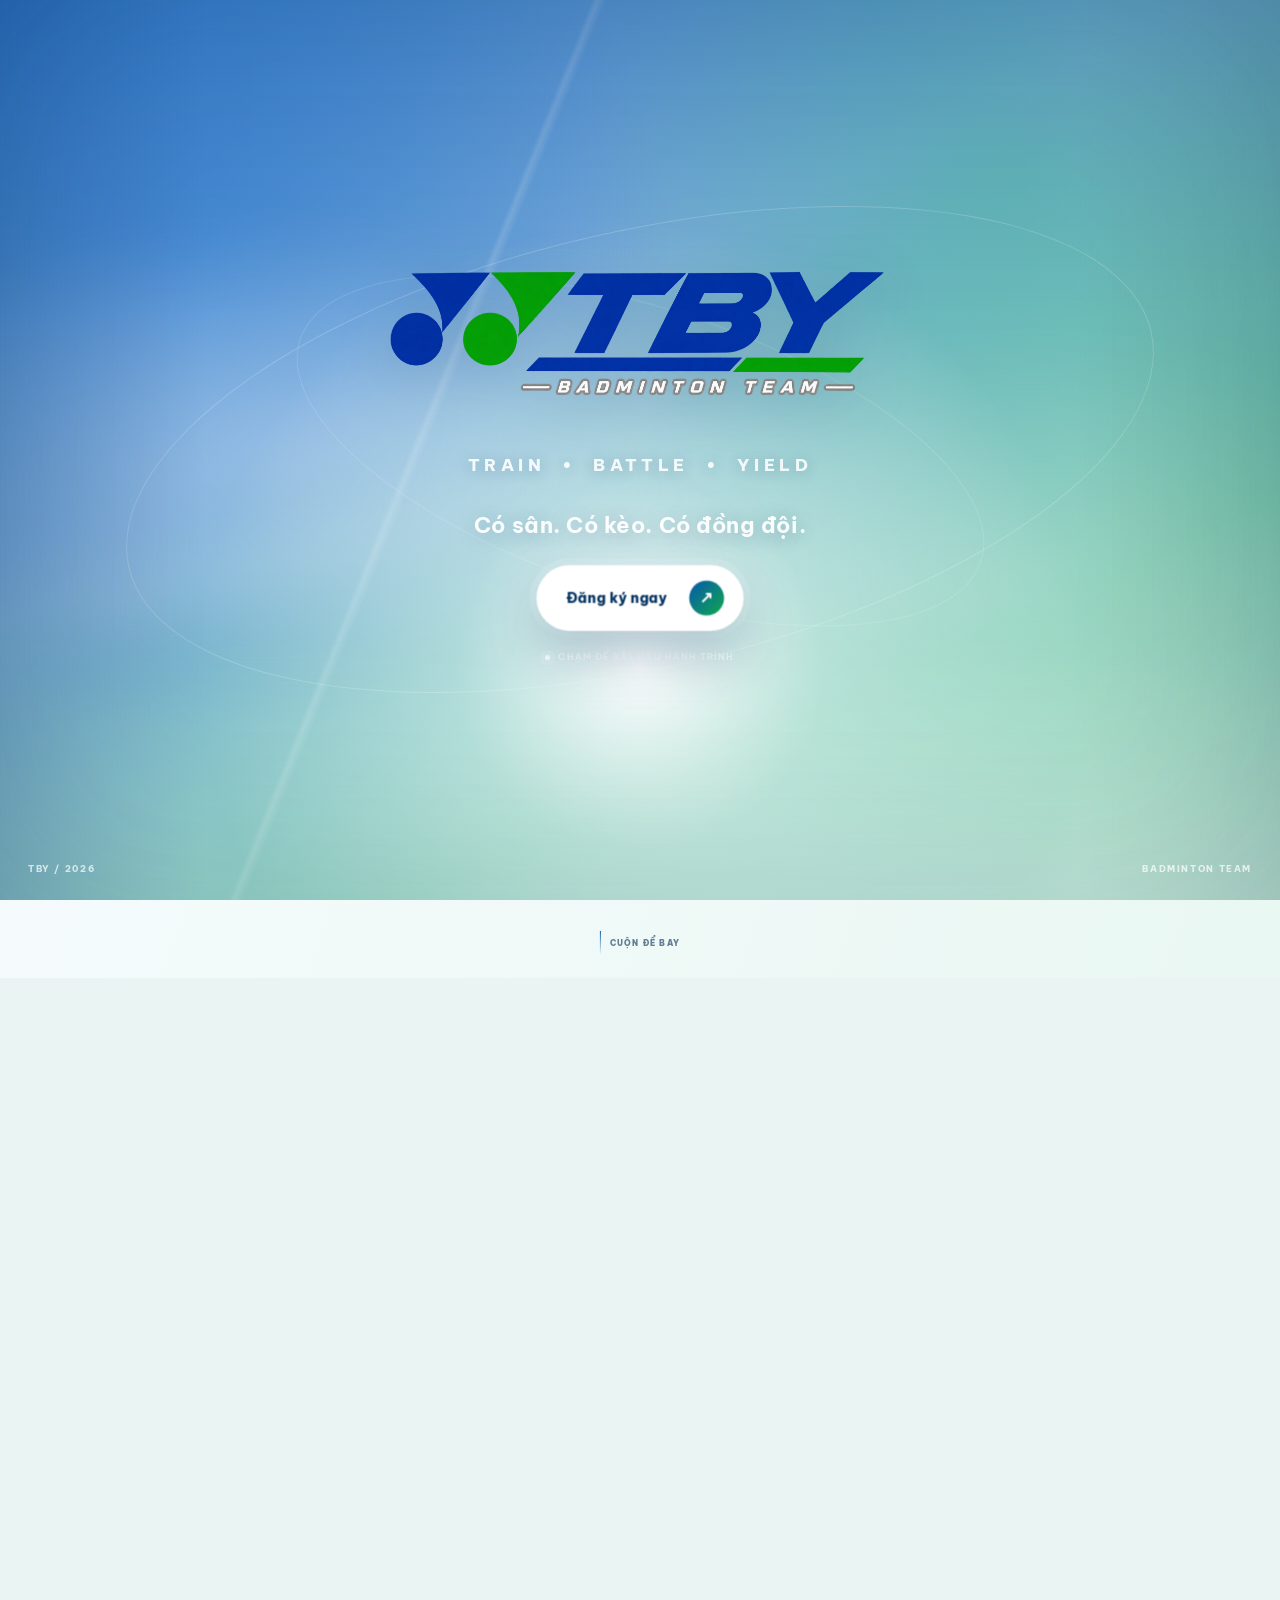
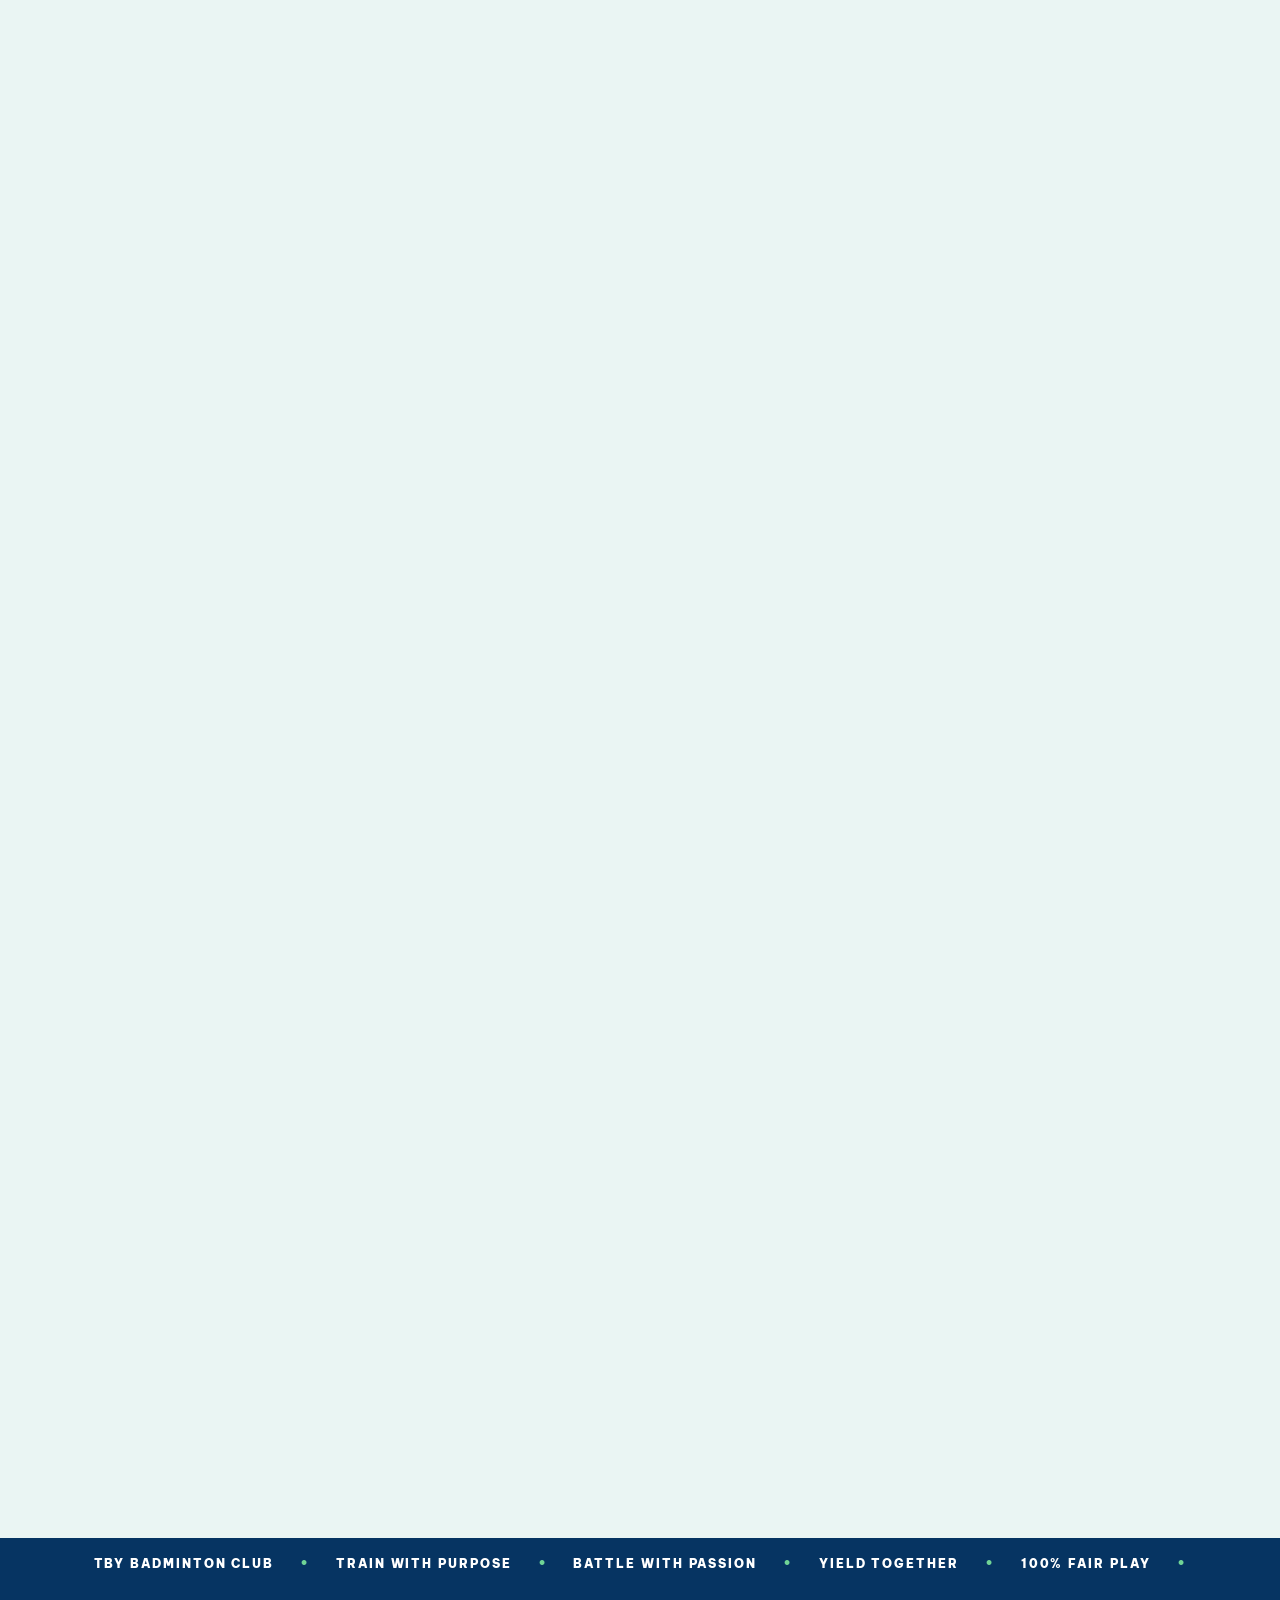
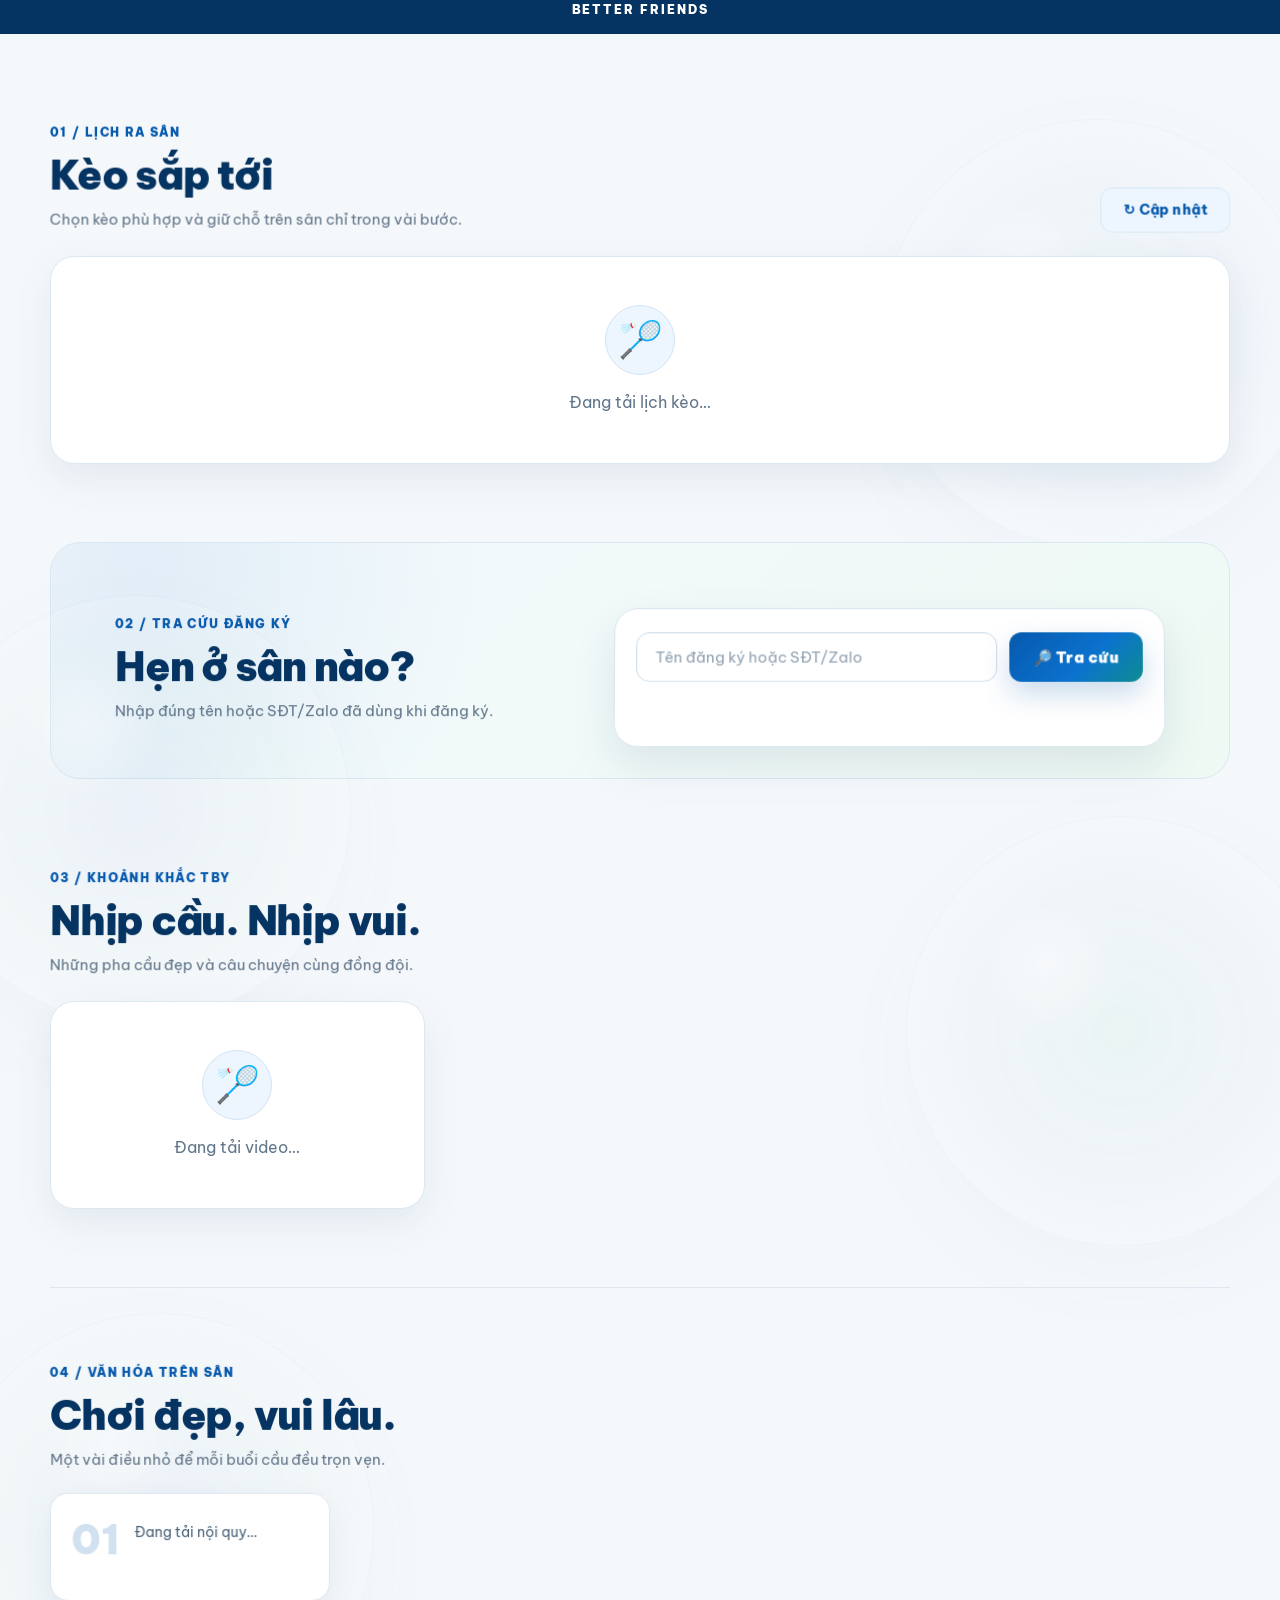
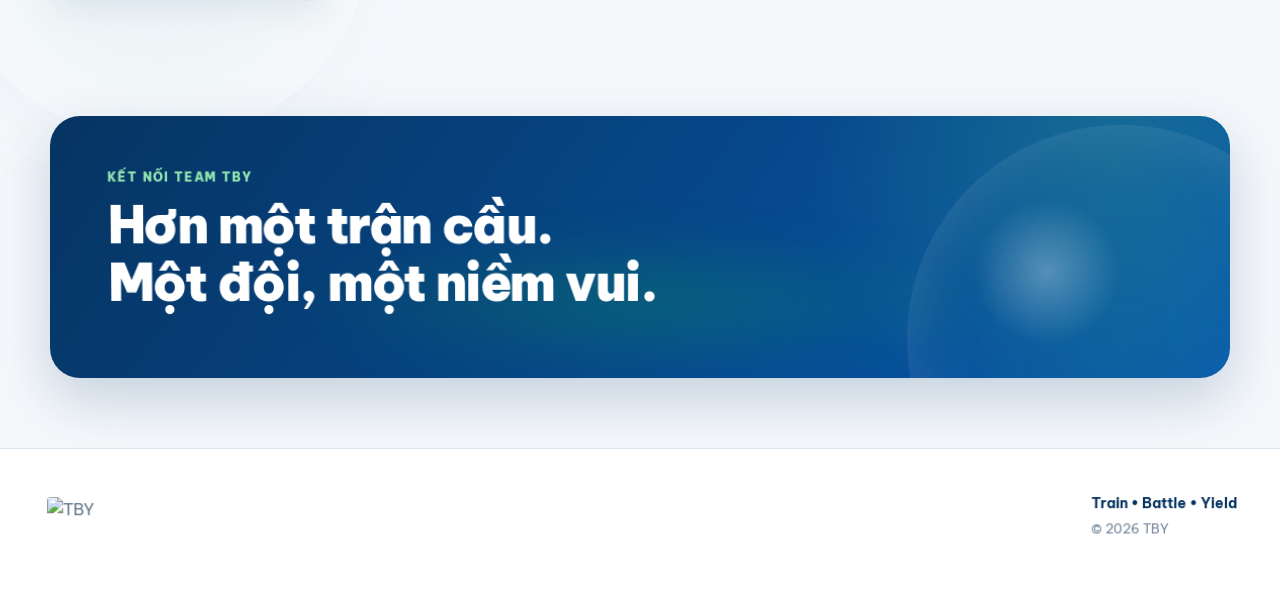
==== commit b1c6a325: "Add files via upload" ====
--- a/index.html
+++ b/index.html
@@ -10,7 +10,7 @@
   <link rel="preconnect" href="https://fonts.gstatic.com" crossorigin>
   <link href="https://fonts.googleapis.com/css2?family=Be+Vietnam+Pro:wght@400;500;600;700;800;900&display=swap" rel="stylesheet">
   <link rel="stylesheet" href="./styles.css?v=modern-3" />
-  <link rel="stylesheet" href="./theme.css?v=performance-8" />
+  <link rel="stylesheet" href="./theme.css?v=performance-10" />
 
   <script>
     window.addEventListener('DOMContentLoaded', function(){
@@ -445,8 +445,8 @@
   <script type="module" src="./intro-3d.js?v=4"></script>
   <script defer src="./journey-scroll.js?v=2"></script>
   <script type="module" src="./hero-3d.js?v=4"></script>
-  <script type="module" src="./app.js?v=levels-r23"></script>
-  <script defer src="./motion.js?v=page-depth-1"></script>
+  <script type="module" src="./app.js?v=levels-r24"></script>
+  <script defer src="./motion.js?v=page-depth-2"></script>
   <script defer src="./mascot-scene-r21.js"></script>
 </body>
 </html>
--- a/theme.css
+++ b/theme.css
@@ -1730,9 +1730,18 @@
   flex-wrap: wrap;
   gap: 12px;
   max-width: 460px;
+  position: relative;
+  z-index: 3;
 }
 
 .follow-links a {
+  display: inline-flex;
+  align-items: center;
+  justify-content: center;
+  position: relative;
+  z-index: 4;
+  pointer-events: auto;
+  touch-action: manipulation;
   background: rgba(255, 255, 255, 0.05) !important;
   backdrop-filter: blur(10px);
   border: 1px solid rgba(255, 255, 255, 0.15) !important;
@@ -3625,7 +3634,7 @@
 }
 
 .page-depth-ready .motion-depth-card {
-  will-change: transform;
+  will-change: auto;
 }
 
 @media (hover: hover) and (pointer: fine) {
@@ -3699,6 +3708,12 @@
 @media (max-width: 768px) {
   :root { --mobile-header-height: 64px; }
 
+  html,
+  body {
+    width: 100%;
+    max-width: 100vw;
+    overflow-x: clip;
+  }
   body { background-attachment: scroll !important; }
   .topbar {
     height: var(--mobile-header-height);
@@ -3714,13 +3729,17 @@
     height: 255svh;
     min-height: 0;
   }
+  .tby-intro { min-height: 100dvh; }
   .hero-sticky {
     top: var(--mobile-header-height);
     height: calc(100svh - var(--mobile-header-height));
-    min-height: 0;
+    min-height: calc(100svh - var(--mobile-header-height));
   }
   @supports (height: 100dvh) {
-    .hero-sticky { height: calc(100dvh - var(--mobile-header-height)); }
+    .hero-sticky {
+      height: calc(100dvh - var(--mobile-header-height));
+      min-height: calc(100dvh - var(--mobile-header-height));
+    }
   }
   .hero-sticky .hero-3d-layer { opacity: .56; }
   .hero-content {
@@ -3852,6 +3871,12 @@
   .page-depth-ready .motion-depth {
     transition-duration: .12s;
   }
+  /* Keep social hit areas aligned with their painted buttons on touch browsers. */
+  .page-depth-ready .follow-inner,
+  .page-depth-ready .follow-inner > * {
+    transform: none !important;
+    transition: none !important;
+  }
   .page-depth-ready .event-card .event-hero,
   .page-depth-ready .lookup-card > *,
   .page-depth-ready .video-card .video-frame,
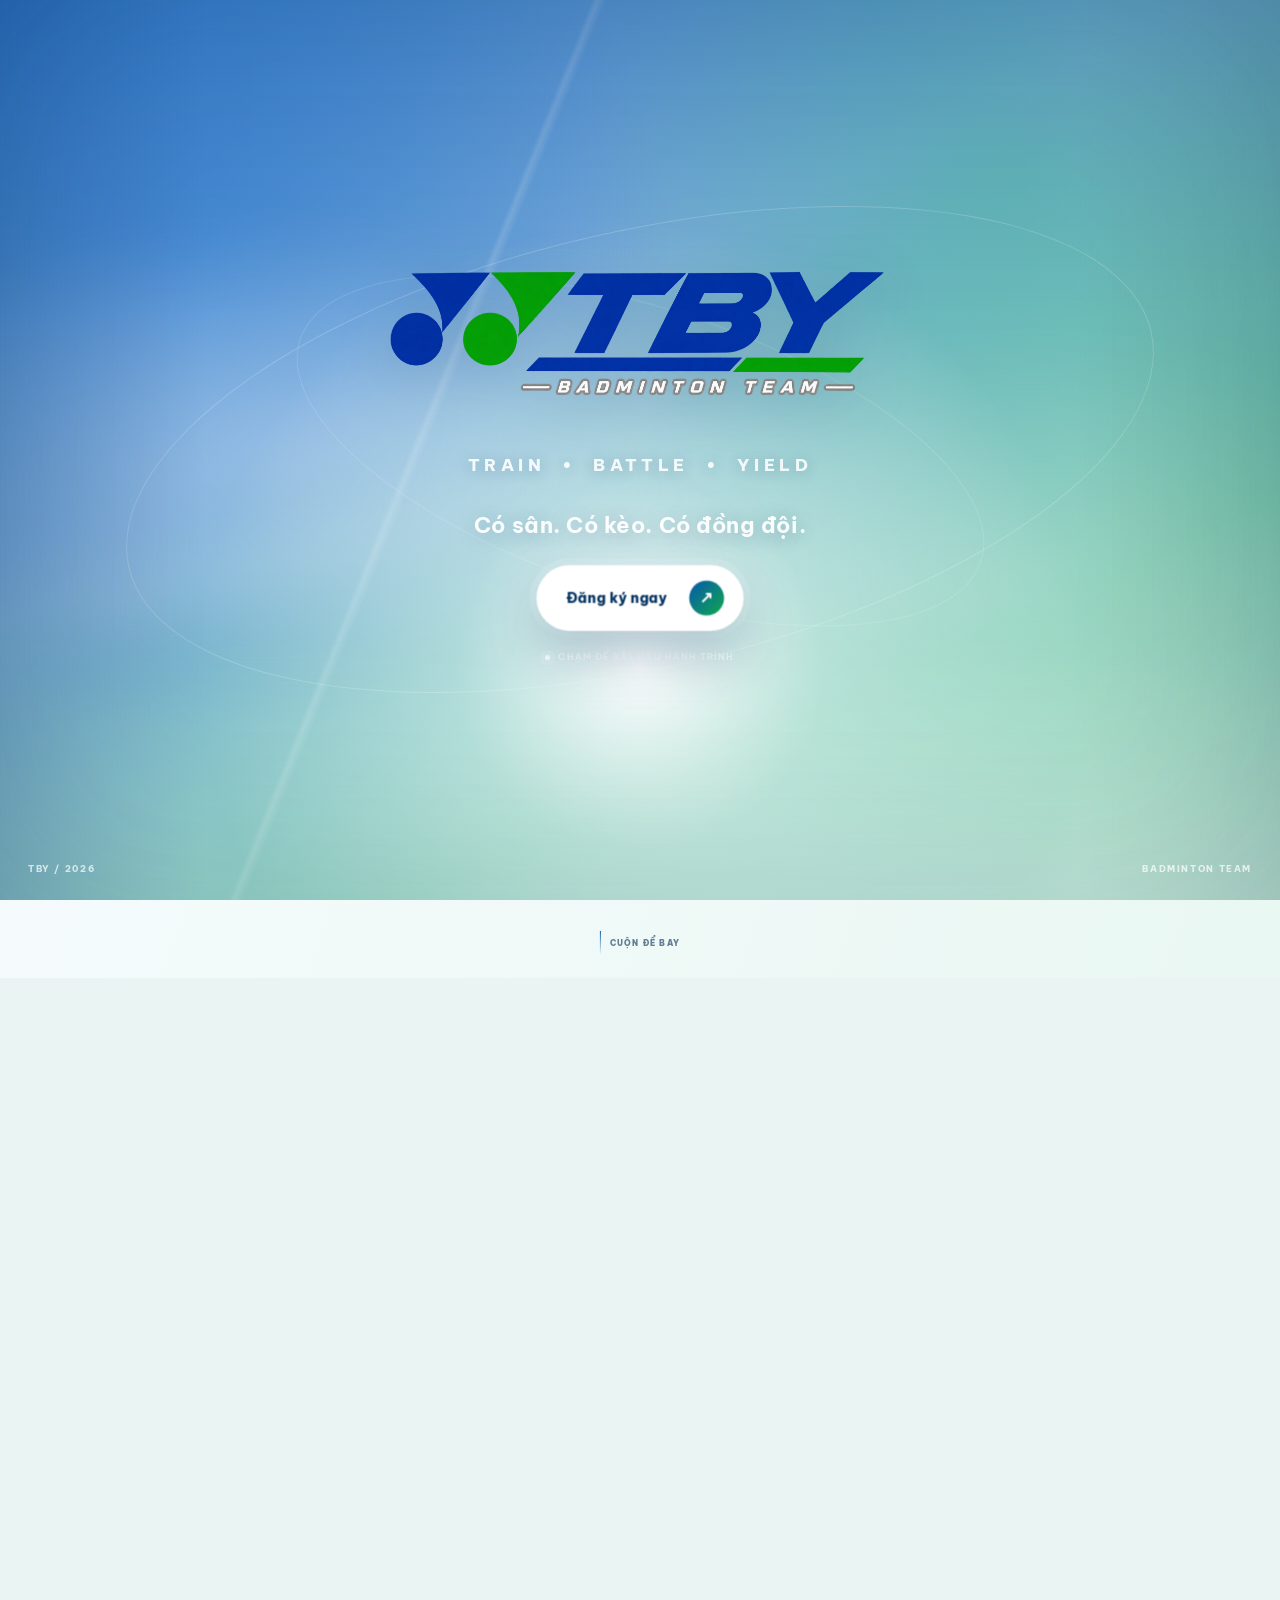
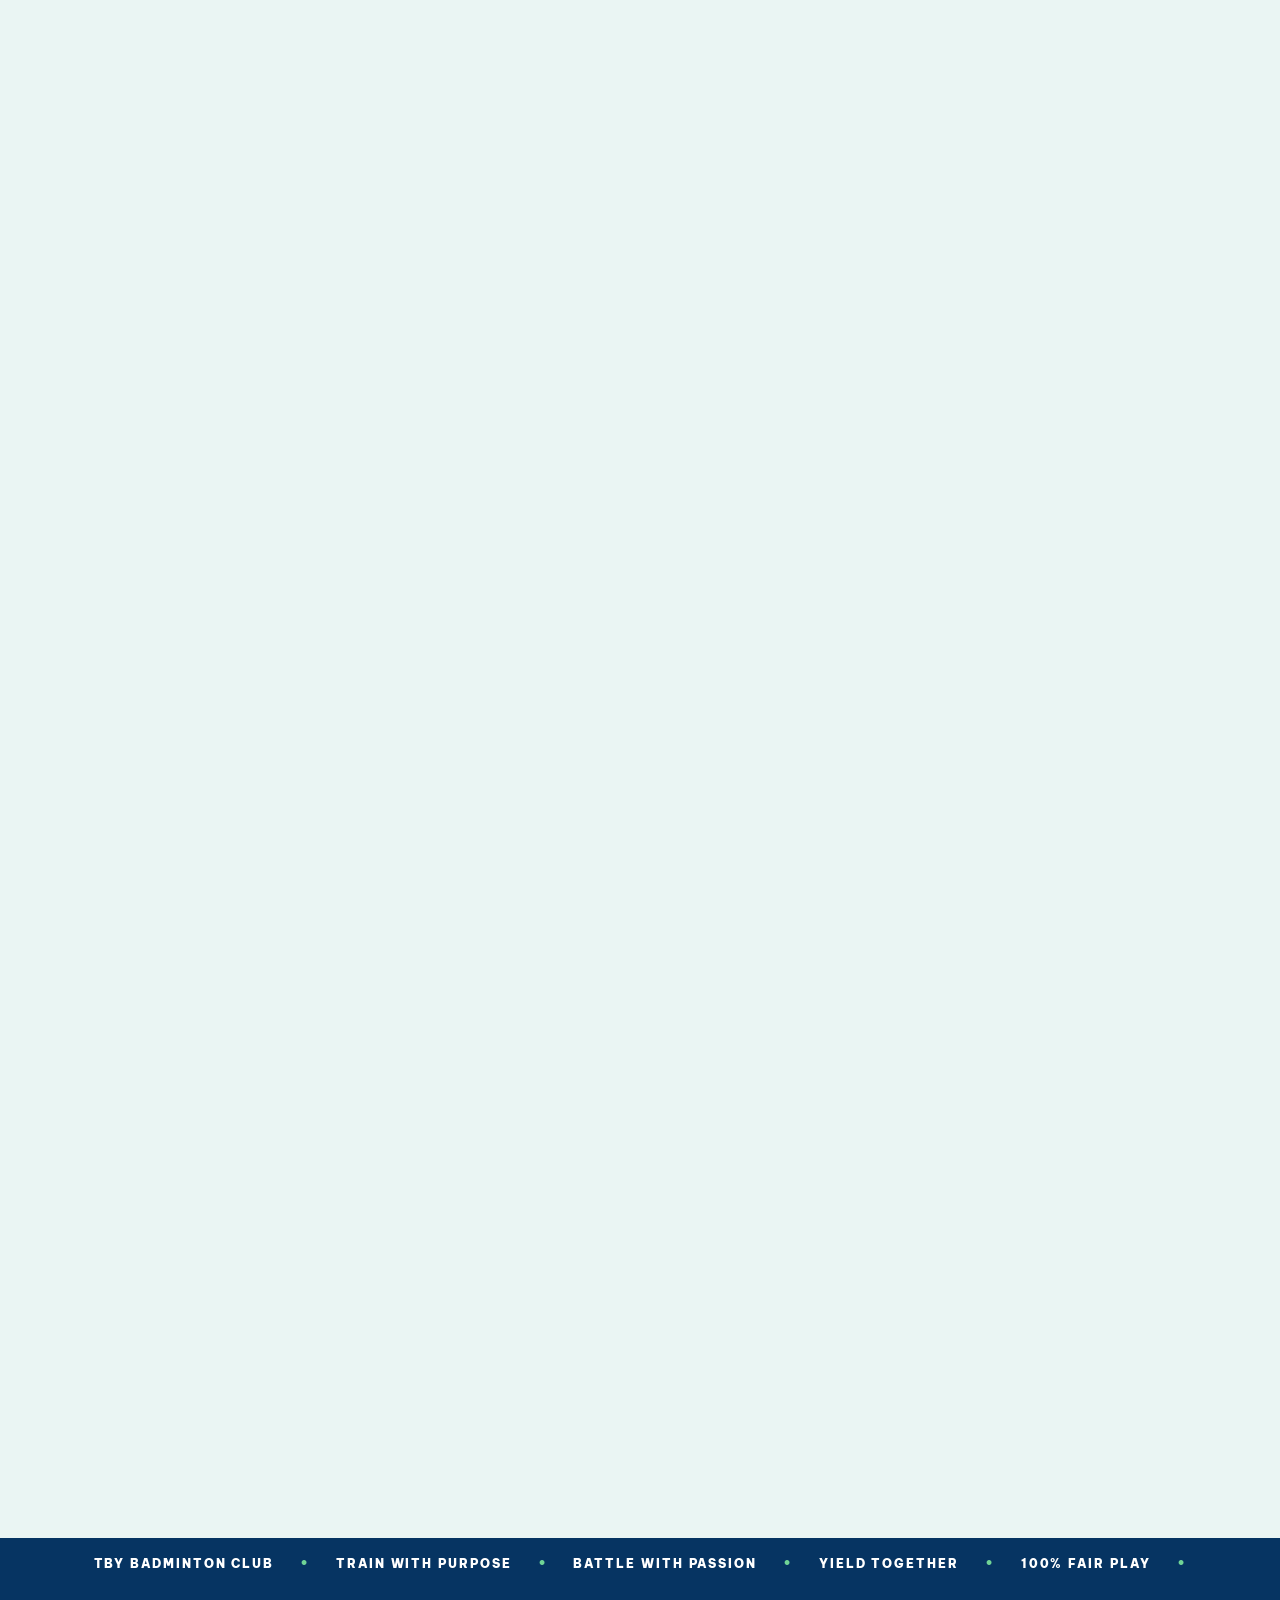
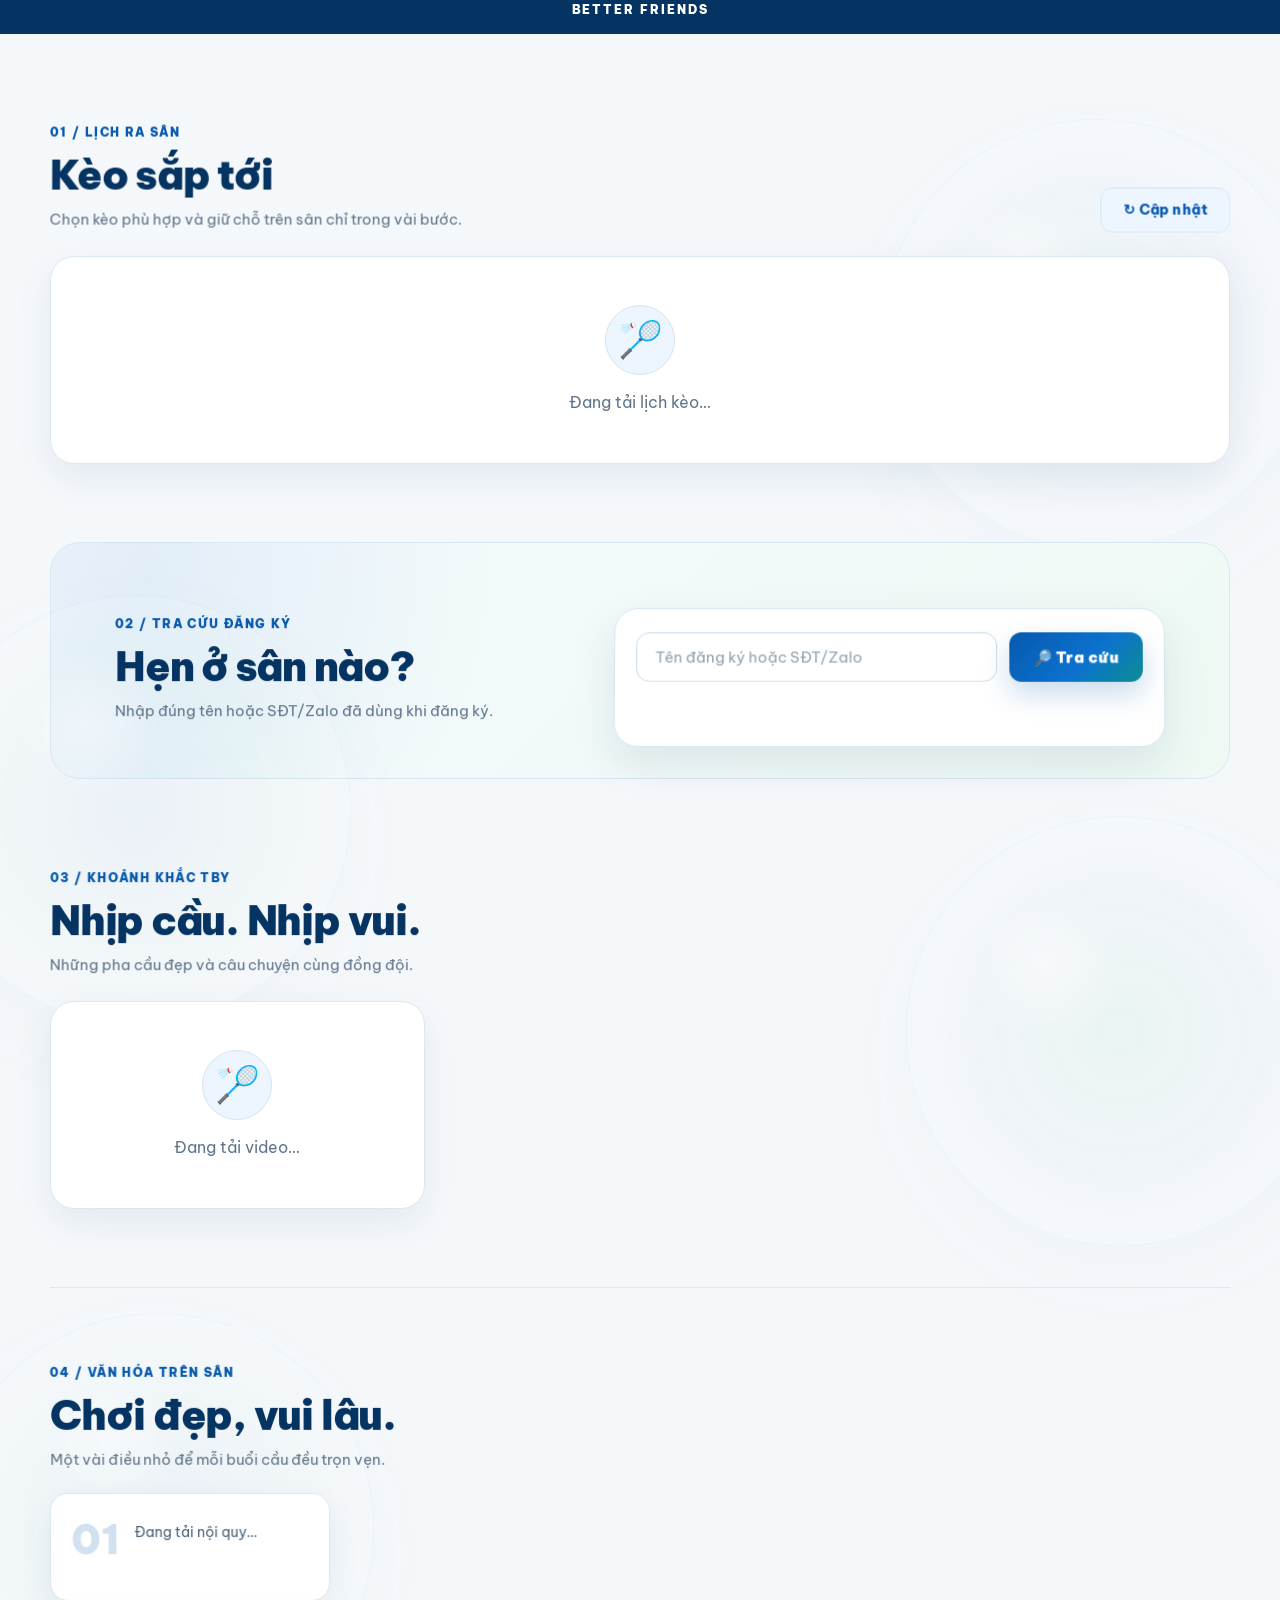
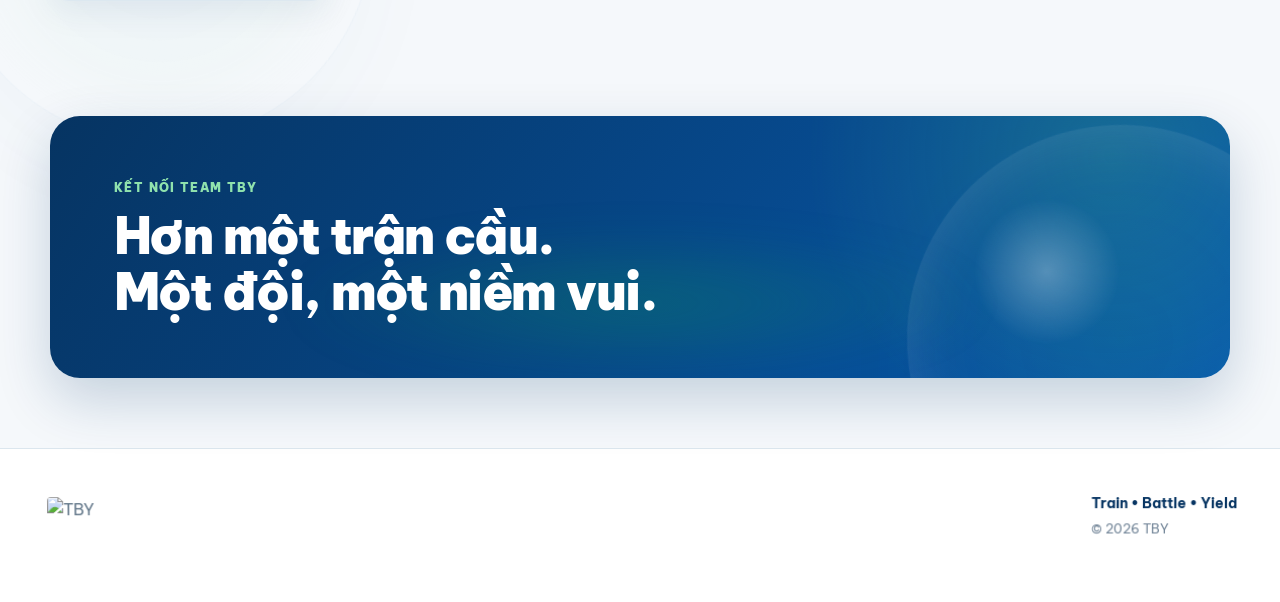
==== commit 79514990: "Add files via upload" ====
--- a/index.html
+++ b/index.html
@@ -446,7 +446,7 @@
   <script defer src="./journey-scroll.js?v=2"></script>
   <script type="module" src="./hero-3d.js?v=4"></script>
   <script type="module" src="./app.js?v=levels-r24"></script>
-  <script defer src="./motion.js?v=page-depth-2"></script>
+  <script defer src="./motion.js?v=page-depth-3"></script>
   <script defer src="./mascot-scene-r21.js"></script>
 </body>
 </html>
--- a/theme.css
+++ b/theme.css
@@ -3649,6 +3649,12 @@
     rotateY(0deg);
 }
 
+/* Interactive social links must keep a one-to-one visual and hit-test box. */
+.page-depth-ready .follow-inner,
+.page-depth-ready .follow-inner > * {
+  transform: none !important;
+}
+
 .page-depth-ready .event-card .event-hero,
 .page-depth-ready .lookup-card > *,
 .page-depth-ready .video-card .video-frame,
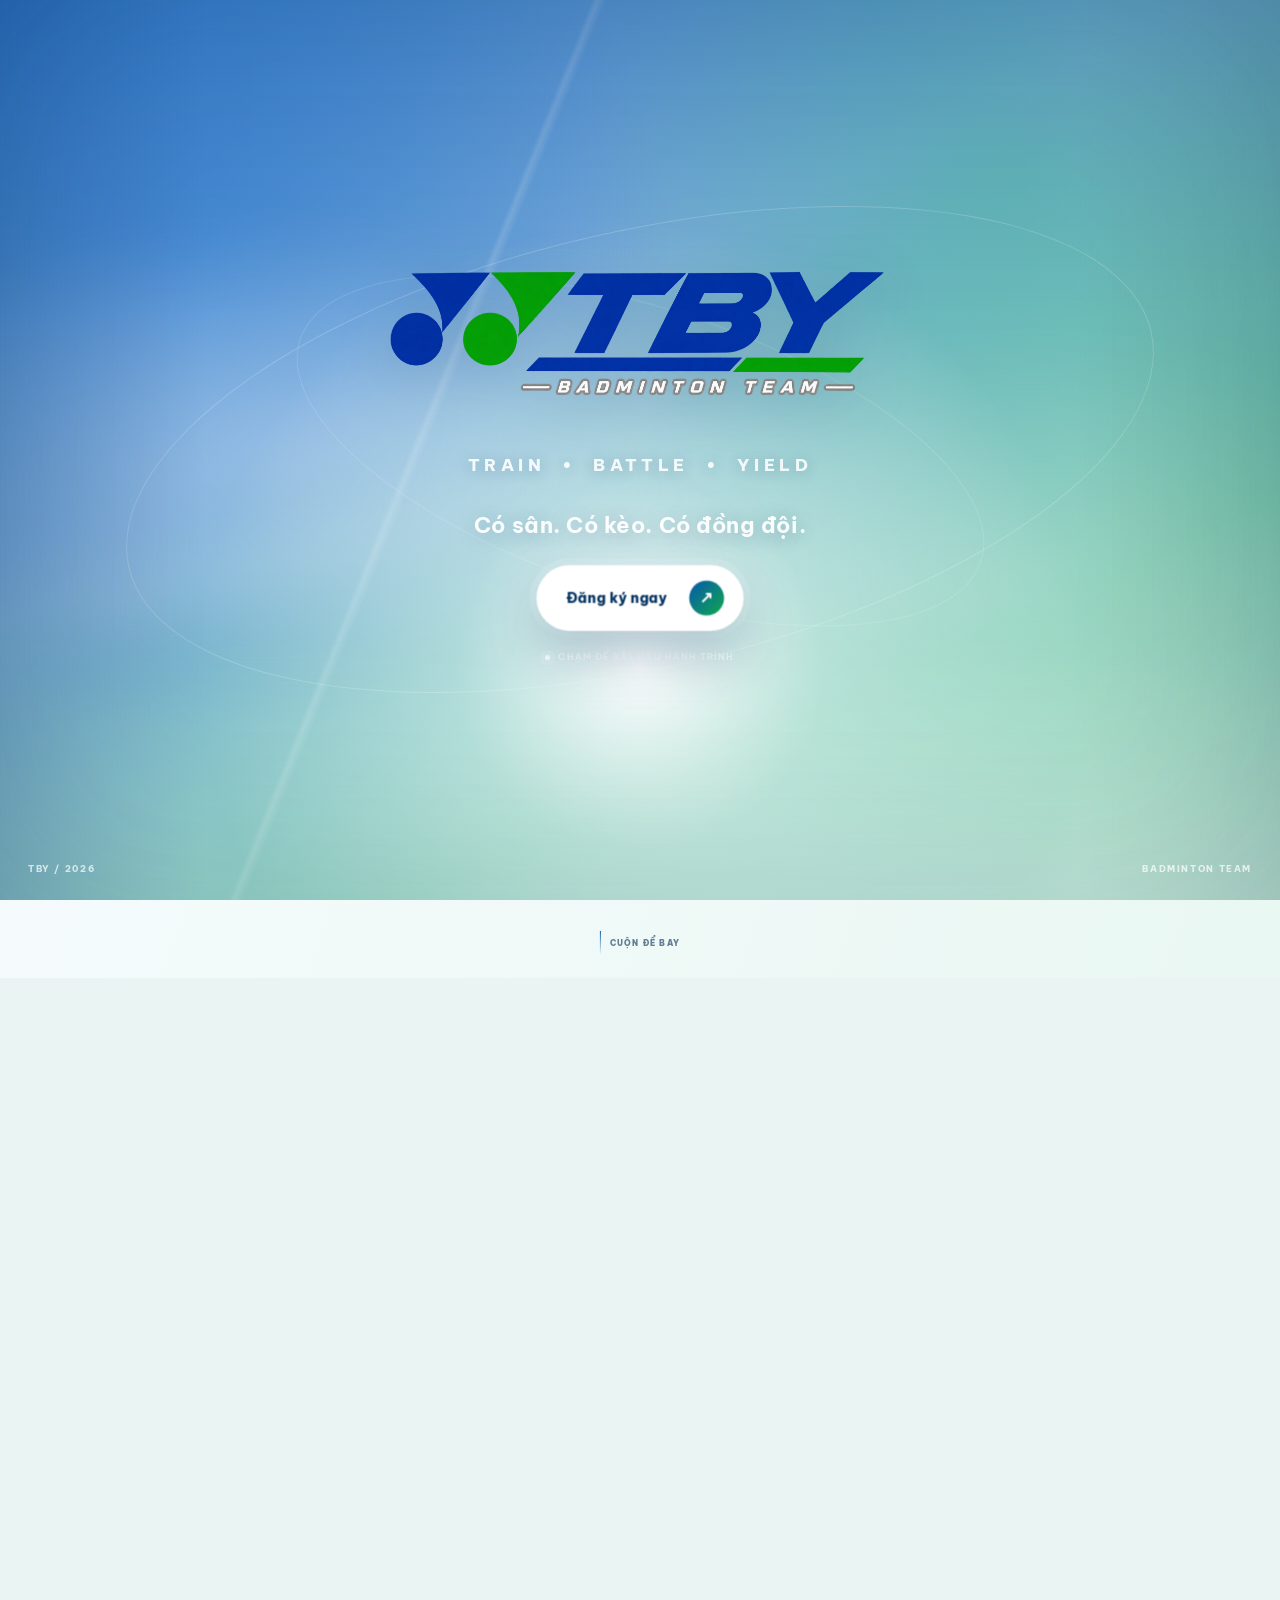
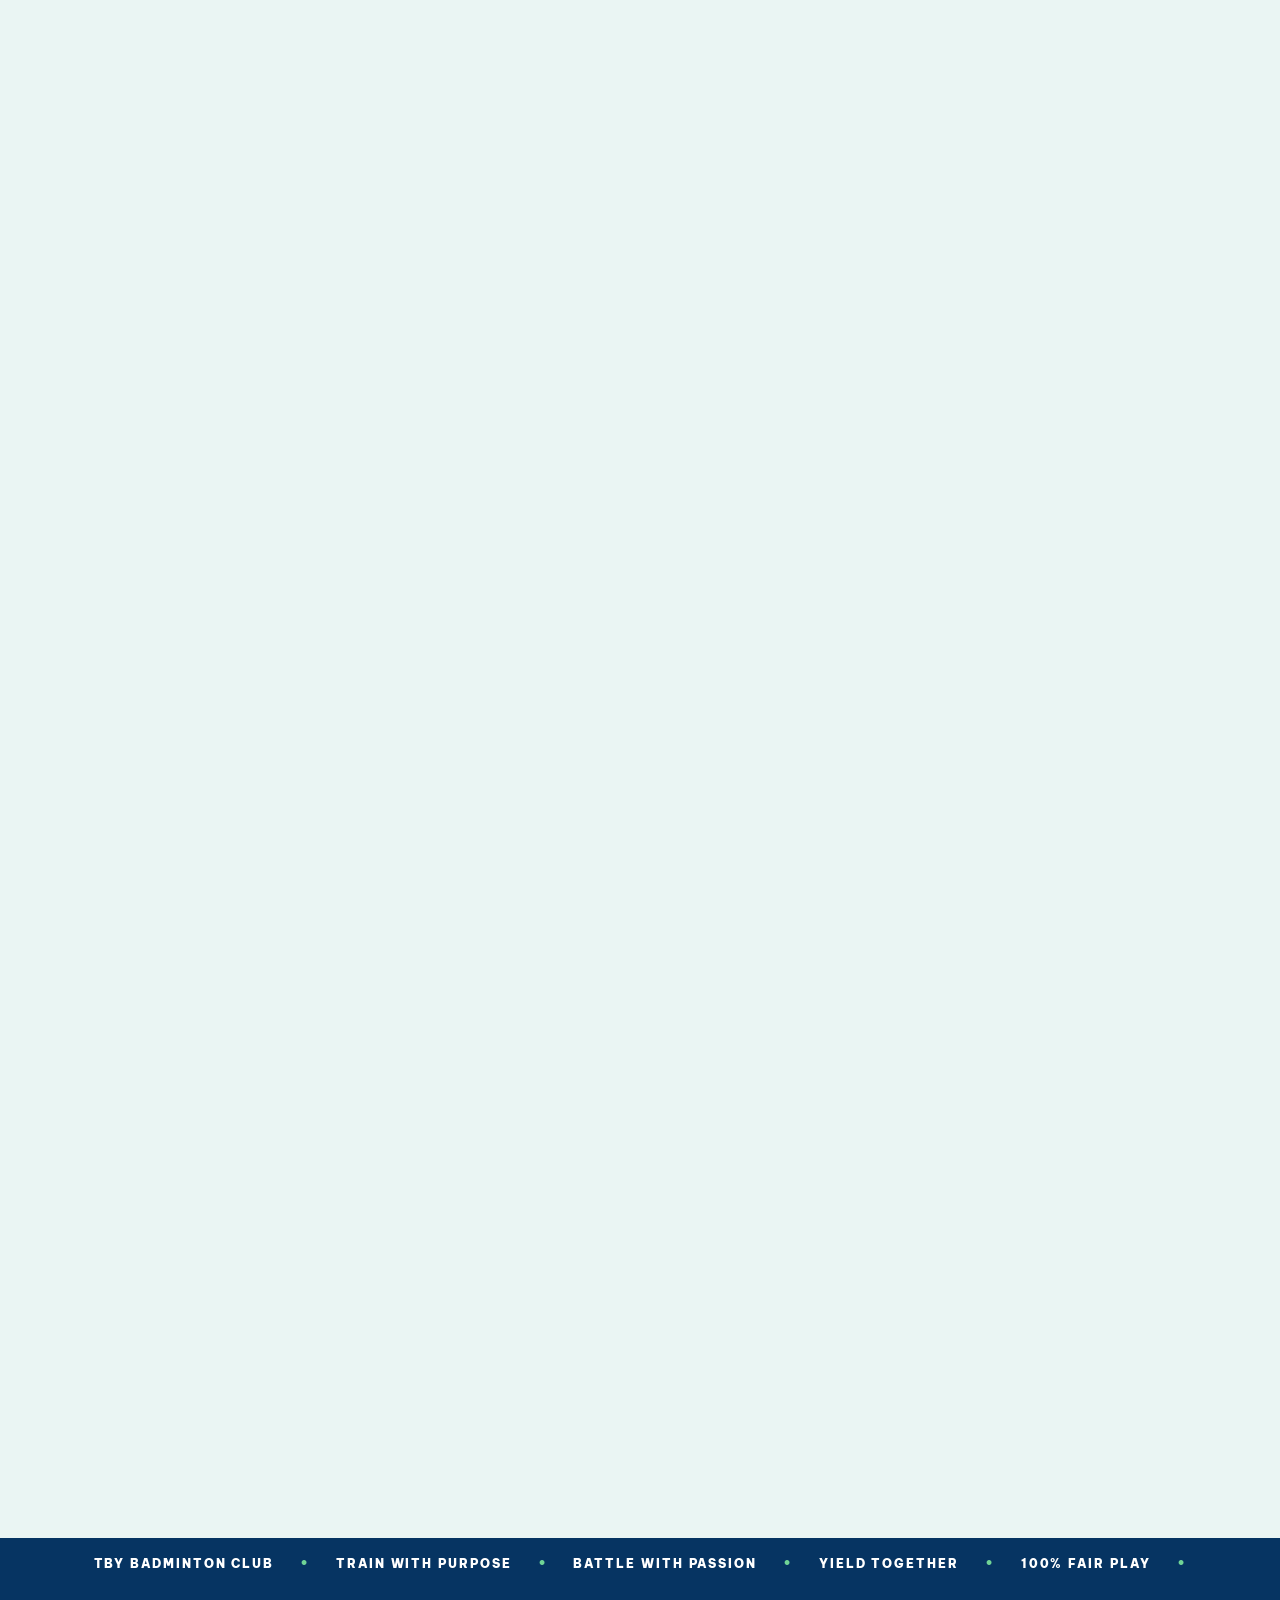
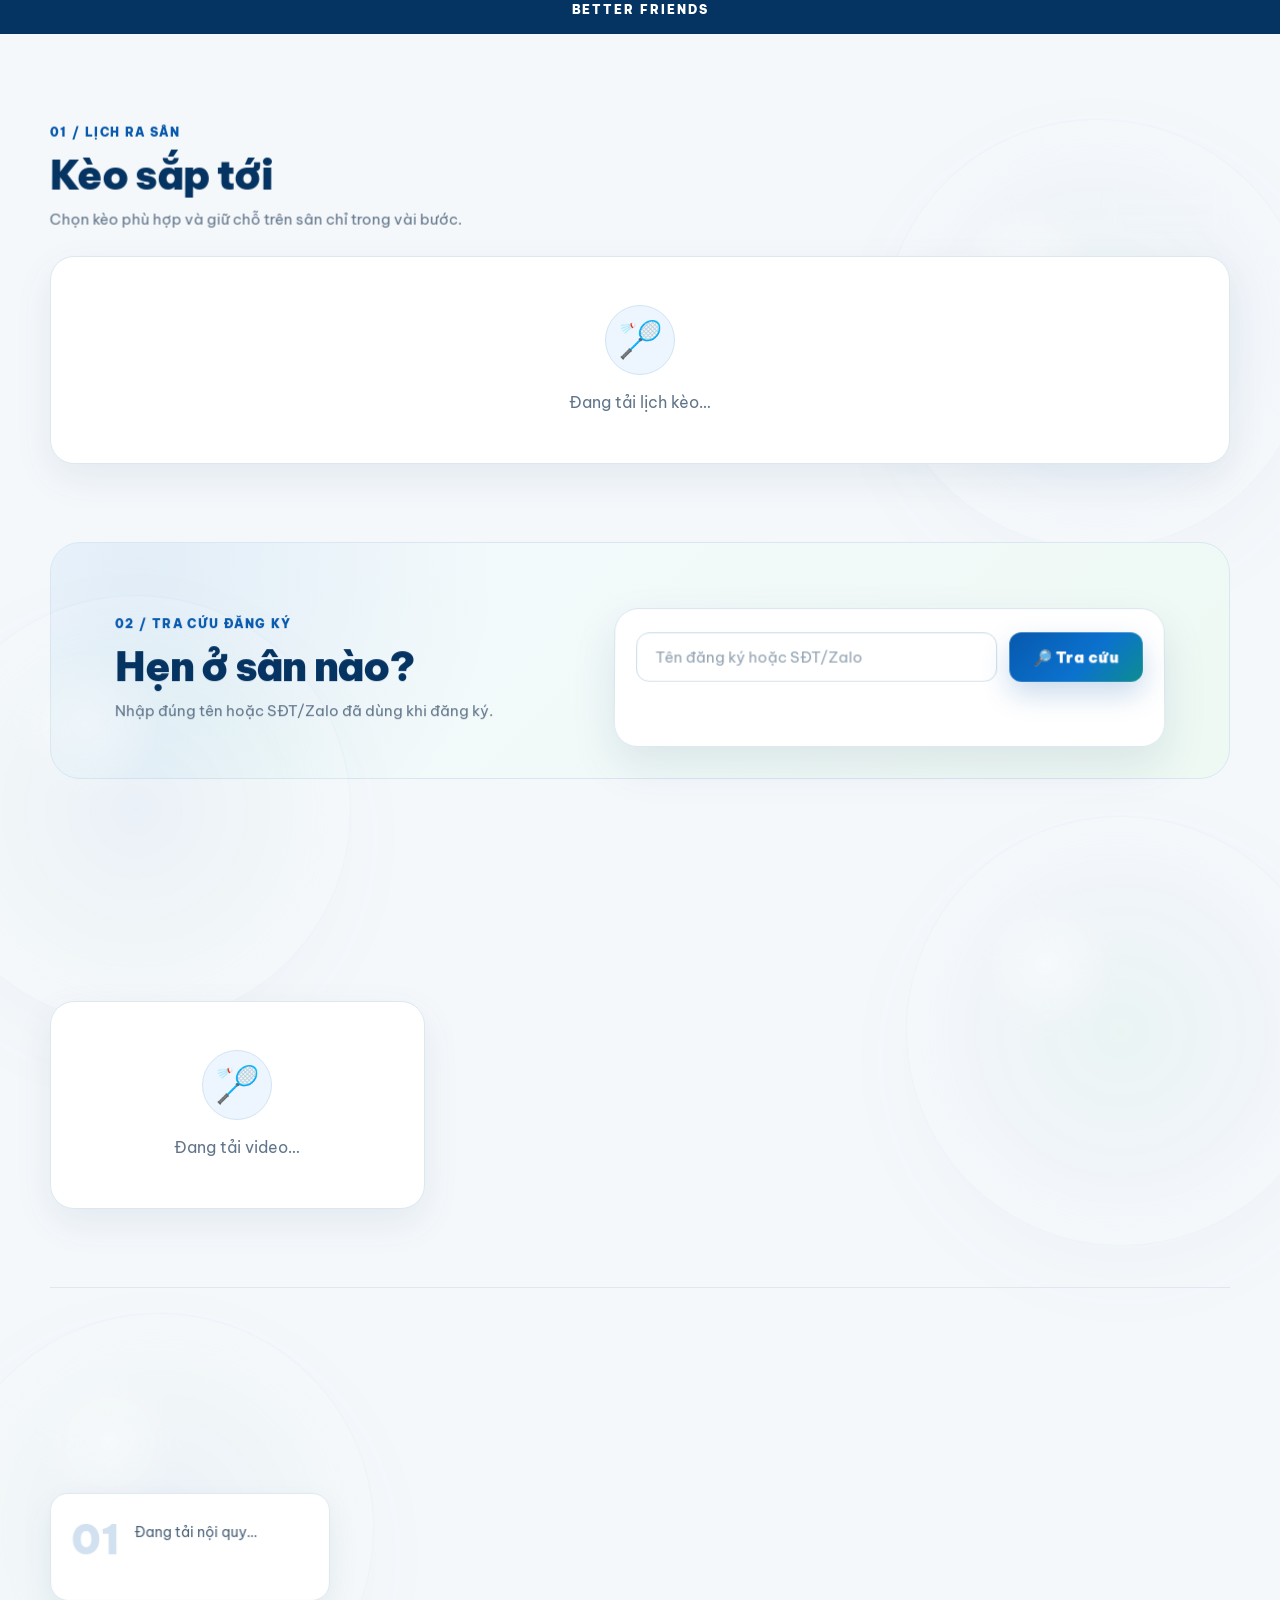
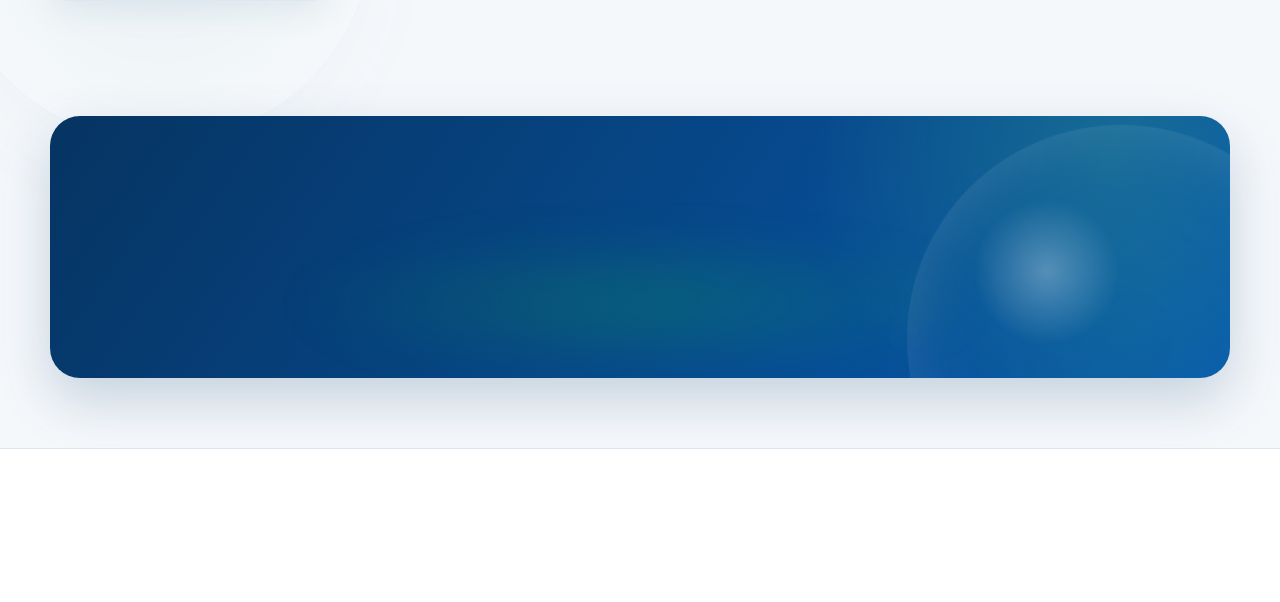
==== commit 114b1789: "Add files via upload" ====
--- a/index.html
+++ b/index.html
@@ -10,7 +10,7 @@
   <link rel="preconnect" href="https://fonts.gstatic.com" crossorigin>
   <link href="https://fonts.googleapis.com/css2?family=Be+Vietnam+Pro:wght@400;500;600;700;800;900&display=swap" rel="stylesheet">
   <link rel="stylesheet" href="./styles.css?v=modern-3" />
-  <link rel="stylesheet" href="./theme.css?v=performance-10" />
+  <link rel="stylesheet" href="./theme.css?v=performance-11" />
 
   <script>
     window.addEventListener('DOMContentLoaded', function(){
--- a/theme.css
+++ b/theme.css
@@ -1752,6 +1752,14 @@
   font-size: 14px;
   text-decoration: none;
   transition: all 0.25s ease;
+}
+
+/* Do not visually move the anchor itself: its painted box must equal its hit box. */
+.follow-links a,
+.follow-links a:hover,
+.follow-links a:focus-visible {
+  transform: none !important;
+  translate: none !important;
 }
 
 .follow-links a:hover {
